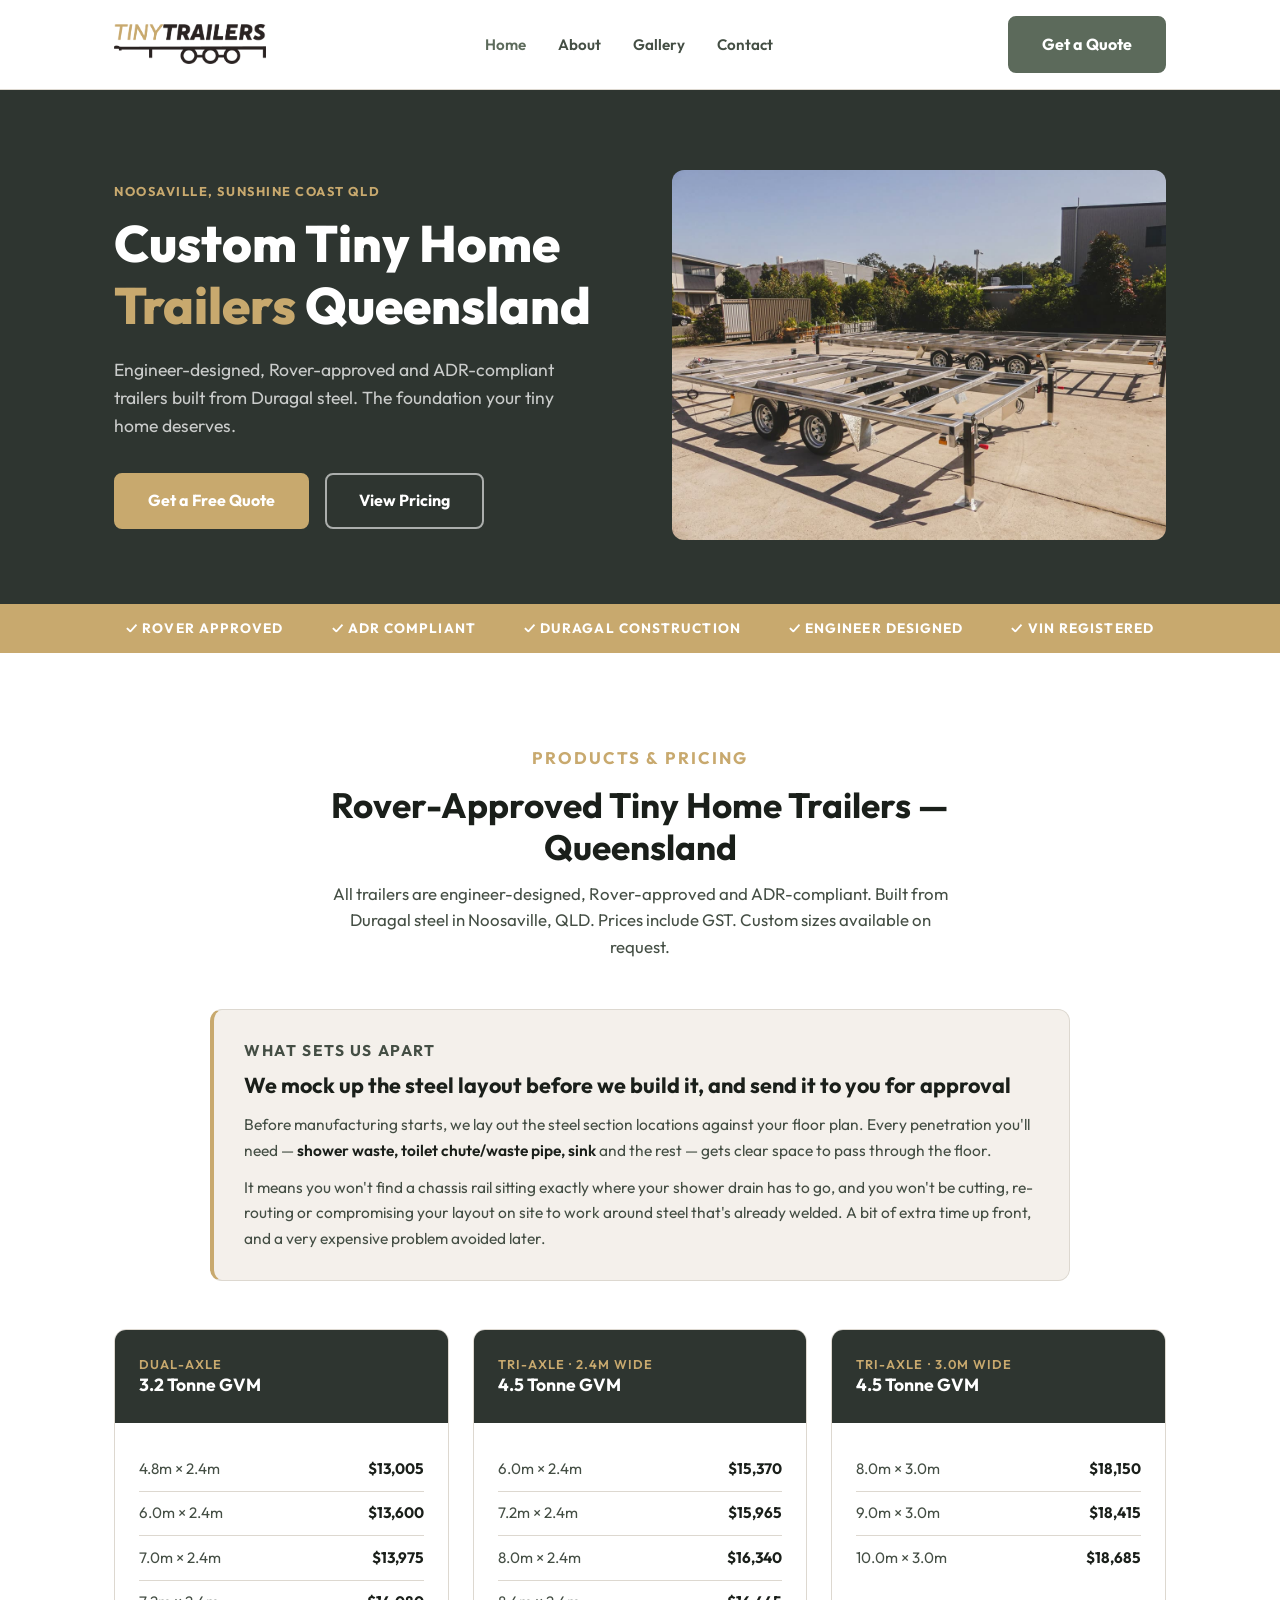
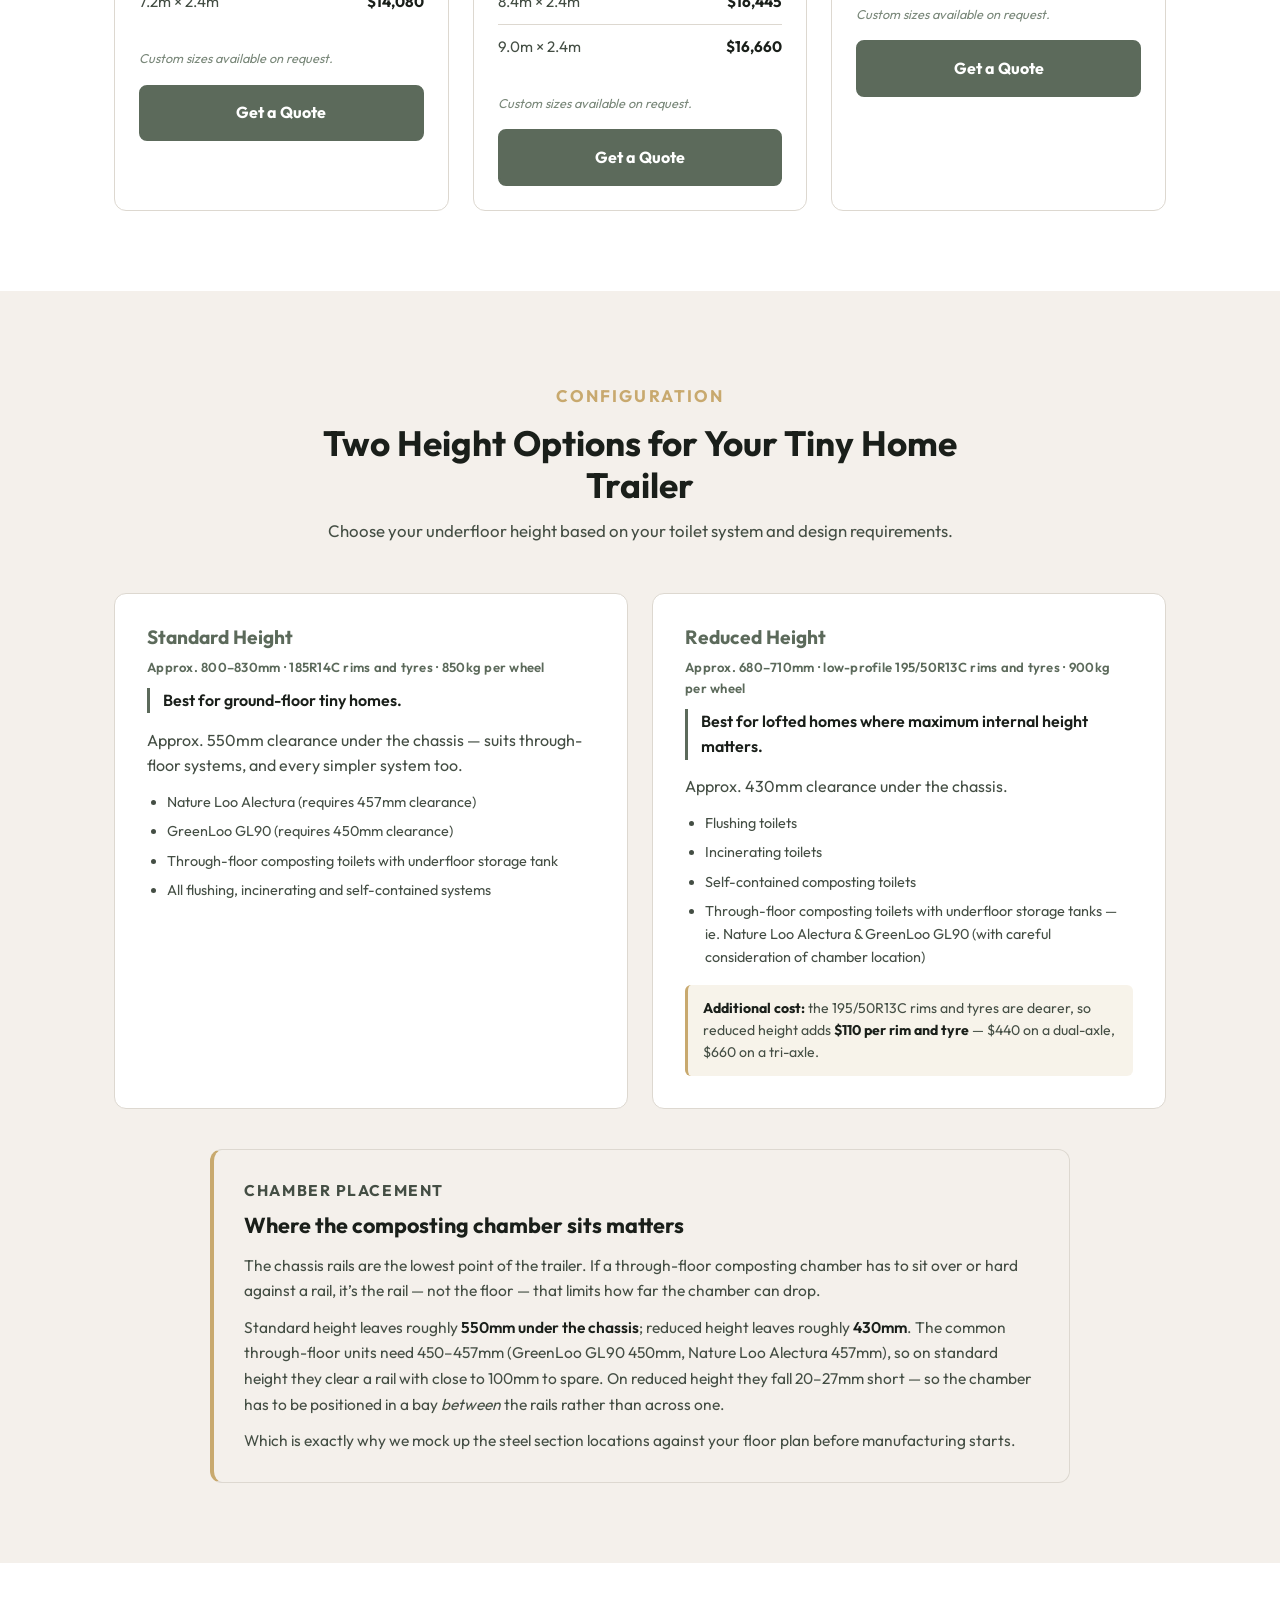
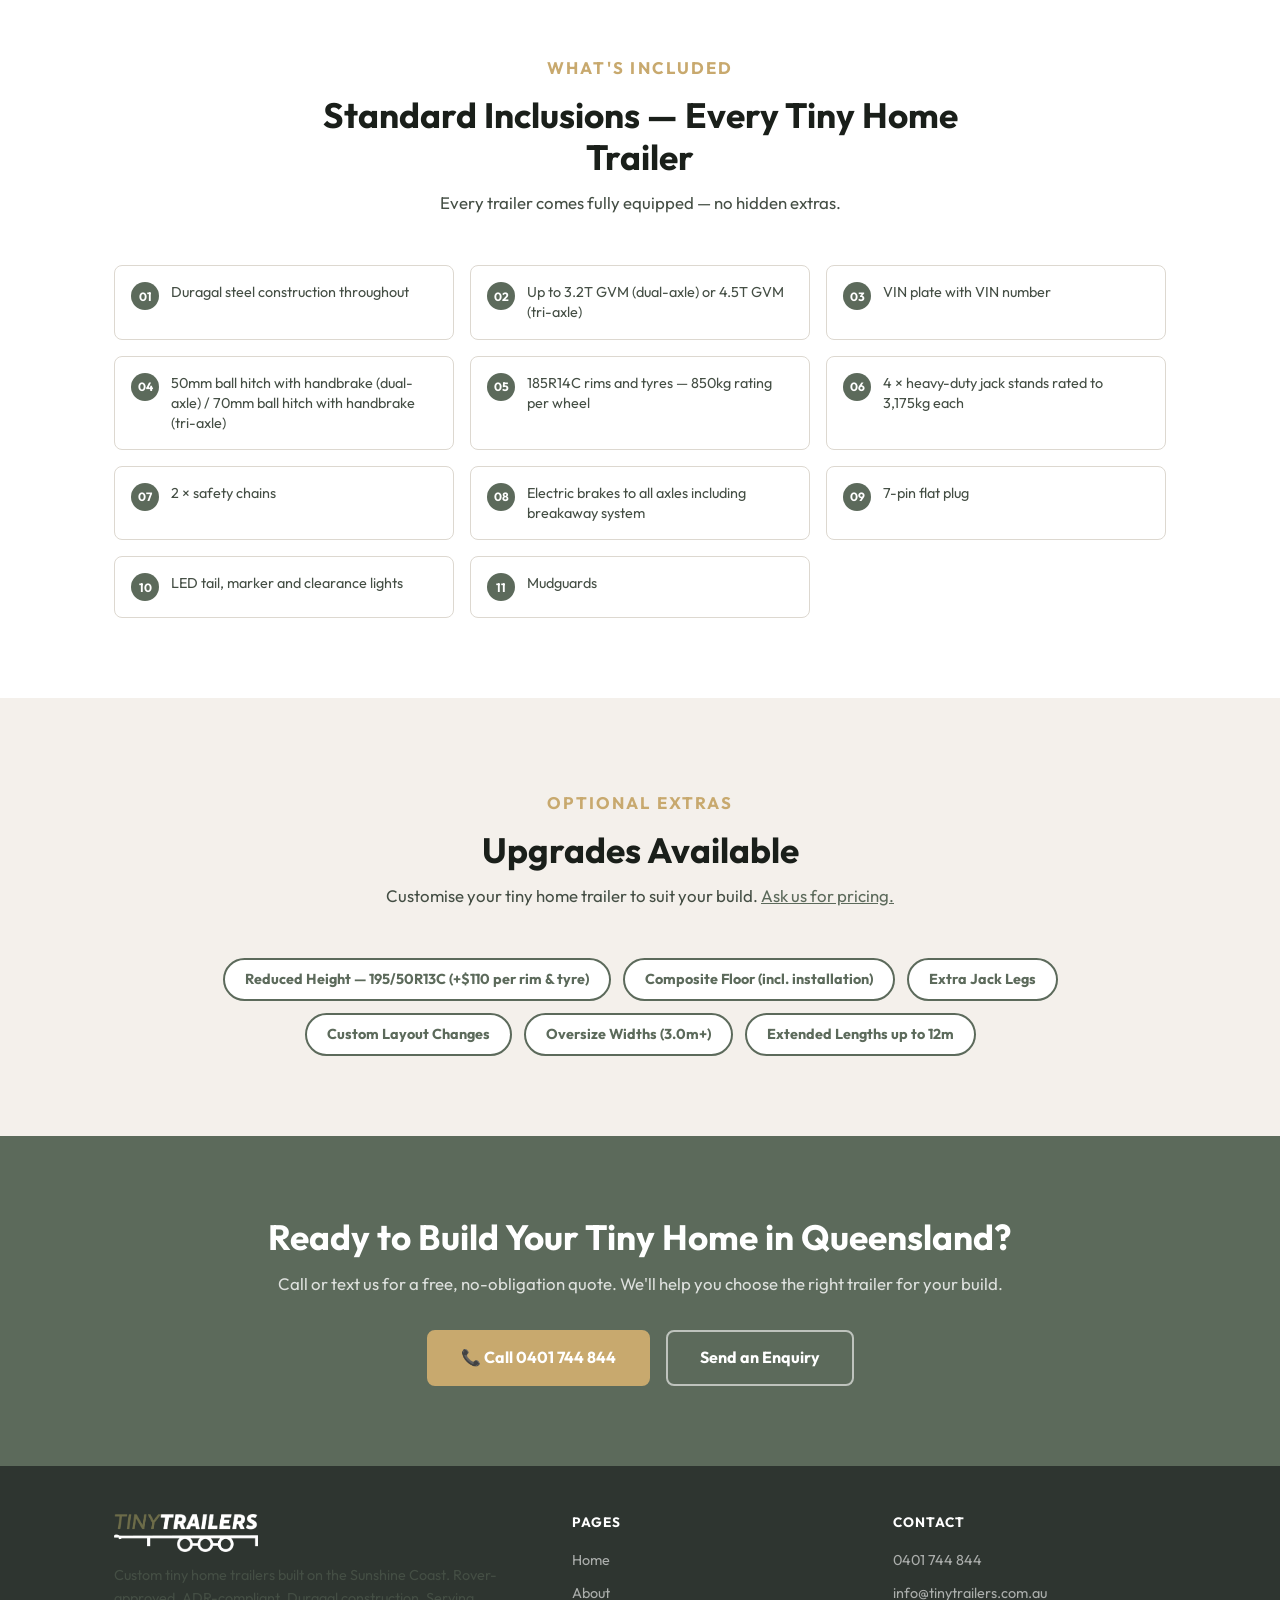
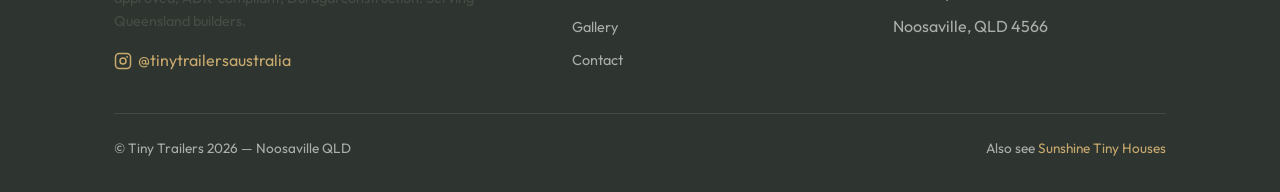
==== index.html @ e144502f "Update callout copy, correct GL90 clearance, fix GreenLoo model name Callout now leads on the custom" ====
<!DOCTYPE html>
<html lang="en-AU">
<head>
  <meta charset="UTF-8" />
  <meta name="viewport" content="width=device-width, initial-scale=1.0" />

  <title>Tiny Home Trailers Queensland | Tiny Trailers — Noosaville</title>
  <meta name="description" content="Engineer-designed, Rover-approved tiny home trailers built from Duragal steel on the Sunshine Coast QLD. Dual and tri-axle, ADR-compliant, VIN registered. Call 0401 744 844 for a free quote." />
  <meta name="robots" content="index, follow" />
  <meta name="geo.region" content="AU-QLD" />
  <meta name="geo.placename" content="Noosaville" />
  <meta name="theme-color" content="#5c6a5b" />
  <link rel="icon" href="images/tt-favicon-32.png" sizes="32x32" type="image/png" />
  <link rel="apple-touch-icon" href="images/tt-icon-180.png" />

  <link rel="canonical" href="https://www.tinytrailers.com.au/" />

  <!-- Open Graph -->
  <meta property="og:type" content="website" />
  <meta property="og:url" content="https://www.tinytrailers.com.au/" />
  <meta property="og:locale" content="en_AU" />
  <meta property="og:site_name" content="Tiny Trailers" />
  <meta property="og:title" content="Tiny Home Trailers Queensland | Tiny Trailers — Noosaville" />
  <meta property="og:description" content="Engineer-designed, Rover-approved tiny home trailers built from Duragal steel on the Sunshine Coast. Dual and tri-axle, ADR-compliant. Call 0401 744 844." />
  <meta property="og:image" content="https://www.tinytrailers.com.au/images/hero.jpg" />
  <meta property="og:image:width" content="1200" />
  <meta property="og:image:height" content="800" />
  <meta property="og:image:alt" content="Custom tiny home trailer — Rover approved, Duragal construction, Sunshine Coast QLD" />

  <!-- Twitter Card -->
  <meta name="twitter:card" content="summary_large_image" />
  <meta name="twitter:title" content="Tiny Home Trailers Queensland | Tiny Trailers — Noosaville" />
  <meta name="twitter:description" content="Engineer-designed, Rover-approved tiny home trailers built from Duragal steel on the Sunshine Coast. Call 0401 744 844." />
  <meta name="twitter:image" content="https://www.tinytrailers.com.au/images/hero.jpg" />

  <!-- Preload hero for LCP -->
  <link rel="preload" as="image" href="images/hero.jpg" />

  <link rel="preconnect" href="https://fonts.googleapis.com" />
  <link rel="preconnect" href="https://fonts.gstatic.com" crossorigin />
  <link href="https://fonts.googleapis.com/css2?family=Outfit:wght@400;600;700;800&display=swap" rel="stylesheet" />
  <link rel="stylesheet" href="style.css?v=5" />

  <!-- Structured Data -->
  <script type="application/ld+json">
  {
    "@context": "https://schema.org",
    "@type": "LocalBusiness",
    "name": "Tiny Trailers",
    "url": "https://www.tinytrailers.com.au",
    "telephone": "+61401744844",
    "email": "info@tinytrailers.com.au",
    "description": "Engineer-designed, Rover-approved tiny home trailers built from Duragal steel. ADR-compliant, VIN registered, dual and tri-axle available.",
    "image": "https://www.tinytrailers.com.au/images/hero.jpg",
    "priceRange": "$$",
    "address": {
      "@type": "PostalAddress",
      "addressLocality": "Noosaville",
      "addressRegion": "QLD",
      "postalCode": "4566",
      "addressCountry": "AU"
    },
    "geo": {
      "@type": "GeoCoordinates",
      "latitude": -26.394,
      "longitude": 153.073
    },
    "areaServed": { "@type": "State", "name": "Queensland" },
    "hasOfferCatalog": {
      "@type": "OfferCatalog",
      "name": "Tiny Home Trailers",
      "itemListElement": [
        {
          "@type": "Offer",
          "itemOffered": {
            "@type": "Product",
            "name": "Dual-Axle Tiny Home Trailer 3.2T GVM",
            "description": "Dual-axle tiny home trailer, 3.2T GVM, Duragal construction, Rover-approved, ADR-compliant. From $13,005 incl. GST."
          }
        },
        {
          "@type": "Offer",
          "itemOffered": {
            "@type": "Product",
            "name": "Tri-Axle Tiny Home Trailer 4.5T GVM — 2.4m Wide",
            "description": "Tri-axle tiny home trailer, 4.5T GVM, 2.4m wide, Duragal construction, Rover-approved. From $15,370 incl. GST."
          }
        },
        {
          "@type": "Offer",
          "itemOffered": {
            "@type": "Product",
            "name": "Tri-Axle Tiny Home Trailer 4.5T GVM — 3.0m Wide",
            "description": "Tri-axle tiny home trailer, 4.5T GVM, 3.0m wide, Duragal construction, Rover-approved. From $18,150 incl. GST."
          }
        }
      ]
    }
  }
  </script>
</head>
<body>

  <header class="site-header">
    <div class="container">
      <nav class="nav">
        <a href="/" class="nav__logo"><img src="images/tt-logo-onlight.png" alt="Tiny Trailers" width="849" height="224" /></a>
        <ul class="nav__links">
          <li><a href="/" class="active">Home</a></li>
          <li><a href="about.html">About</a></li>
          <li><a href="gallery.html">Gallery</a></li>
          <li><a href="contact.html">Contact</a></li>
        </ul>
        <a href="contact.html" class="btn btn--primary nav__cta">Get a Quote</a>
        <button class="nav__toggle" aria-label="Toggle menu" onclick="toggleNav()">
          <span></span><span></span><span></span>
        </button>
      </nav>
    </div>
    <div class="nav__mobile" id="mobileNav">
      <a href="/">Home</a>
      <a href="about.html">About</a>
      <a href="gallery.html">Gallery</a>
      <a href="contact.html">Contact</a>
      <a href="contact.html" class="btn btn--primary" style="margin-top:0.5rem;text-align:center;">Get a Quote</a>
    </div>
  </header>

  <section class="hero">
    <div class="container">
      <div class="hero__inner">
        <div>
          <p class="eyebrow">Noosaville, Sunshine Coast QLD</p>
          <h1>Custom Tiny Home <em>Trailers</em> Queensland</h1>
          <p class="hero__sub">Engineer-designed, Rover-approved and ADR-compliant trailers built from Duragal steel. The foundation your tiny home deserves.</p>
          <div class="hero__actions">
            <a href="contact.html" class="btn btn--accent">Get a Free Quote</a>
            <a href="#pricing" class="btn btn--outline">View Pricing</a>
          </div>
        </div>
        <div class="hero__img">
          <img src="images/hero.jpg"
               alt="Custom tiny home trailer — Rover approved, ADR compliant, Duragal steel construction, Sunshine Coast QLD"
               width="800" height="600"
               loading="eager" fetchpriority="high" />
        </div>
      </div>
    </div>
  </section>

  <div class="trust-bar">
    <div class="trust-bar__inner">
      <span class="trust-bar__item">✓ Rover Approved</span>
      <span class="trust-bar__item">✓ ADR Compliant</span>
      <span class="trust-bar__item">✓ Duragal Construction</span>
      <span class="trust-bar__item">✓ Engineer Designed</span>
      <span class="trust-bar__item">✓ VIN Registered</span>
    </div>
  </div>

  <section class="section" id="pricing">
    <div class="container">
      <div class="section-header">
        <p class="eyebrow">Products &amp; Pricing</p>
        <h2>Rover-Approved Tiny Home Trailers — Queensland</h2>
        <p>All trailers are engineer-designed, Rover-approved and ADR-compliant. Built from Duragal steel in Noosaville, QLD. Prices include GST. Custom sizes available on request.</p>
      </div>

      <div class="callout">
        <p class="callout__label">What sets us apart</p>
        <h3>We mock up the steel layout before we build it, and send it to you for approval</h3>
        <p>Before manufacturing starts, we lay out the steel section locations against your floor plan. Every penetration you'll need — <strong>shower waste, toilet chute/waste pipe, sink</strong> and the rest — gets clear space to pass through the floor.</p>
        <p>It means you won't find a chassis rail sitting exactly where your shower drain has to go, and you won't be cutting, re-routing or compromising your layout on site to work around steel that's already welded. A bit of extra time up front, and a very expensive problem avoided later.</p>
      </div>

      <div class="products-grid">

        <div class="product-card">
          <div class="product-card__head">
            <div class="tag">Dual-Axle</div>
            <h3>3.2 Tonne GVM</h3>
          </div>
          <div class="product-card__body">
            <ul class="price-list">
              <li><span>4.8m × 2.4m</span><span class="price">$13,005</span></li>
              <li><span>6.0m × 2.4m</span><span class="price">$13,600</span></li>
              <li><span>7.0m × 2.4m</span><span class="price">$13,975</span></li>
              <li><span>7.2m × 2.4m</span><span class="price">$14,080</span></li>
            </ul>
          </div>
          <div class="product-card__foot">
            <p class="product-card__note">Custom sizes available on request.</p>
            <a href="contact.html" class="btn btn--primary" style="width:100%;">Get a Quote</a>
          </div>
        </div>

        <div class="product-card">
          <div class="product-card__head">
            <div class="tag">Tri-Axle · 2.4m Wide</div>
            <h3>4.5 Tonne GVM</h3>
          </div>
          <div class="product-card__body">
            <ul class="price-list">
              <li><span>6.0m × 2.4m</span><span class="price">$15,370</span></li>
              <li><span>7.2m × 2.4m</span><span class="price">$15,965</span></li>
              <li><span>8.0m × 2.4m</span><span class="price">$16,340</span></li>
              <li><span>8.4m × 2.4m</span><span class="price">$16,445</span></li>
              <li><span>9.0m × 2.4m</span><span class="price">$16,660</span></li>
            </ul>
          </div>
          <div class="product-card__foot">
            <p class="product-card__note">Custom sizes available on request.</p>
            <a href="contact.html" class="btn btn--primary" style="width:100%;">Get a Quote</a>
          </div>
        </div>

        <div class="product-card">
          <div class="product-card__head">
            <div class="tag">Tri-Axle · 3.0m Wide</div>
            <h3>4.5 Tonne GVM</h3>
          </div>
          <div class="product-card__body">
            <ul class="price-list">
              <li><span>8.0m × 3.0m</span><span class="price">$18,150</span></li>
              <li><span>9.0m × 3.0m</span><span class="price">$18,415</span></li>
              <li><span>10.0m × 3.0m</span><span class="price">$18,685</span></li>
            </ul>
          </div>
          <div class="product-card__foot">
            <p class="product-card__note">Custom sizes available on request.</p>
            <a href="contact.html" class="btn btn--primary" style="width:100%;">Get a Quote</a>
          </div>
        </div>

      </div>
    </div>
  </section>

  <section class="section section--surface">
    <div class="container">
      <div class="section-header">
        <p class="eyebrow">Configuration</p>
        <h2>Two Height Options for Your Tiny Home Trailer</h2>
        <p>Choose your underfloor height based on your toilet system and design requirements.</p>
      </div>
      <div class="heights-grid">
        <div class="height-card">
          <h3>Standard Height</h3>
          <p class="height-card__spec">Approx. 800&ndash;830mm &middot; 185R14C rims and tyres &middot; 850kg per wheel</p>
          <p class="height-card__note">Best for ground-floor tiny homes.</p>
          <p>Approx. 550mm clearance under the chassis &mdash; suits through-floor systems, and every simpler system too.</p>
          <ul>
            <li>Nature Loo Alectura (requires 457mm clearance)</li>
            <li>GreenLoo GL90 (requires 450mm clearance)</li>
            <li>Through-floor composting toilets with underfloor storage tank</li>
            <li>All flushing, incinerating and self-contained systems</li>
          </ul>
        </div>
        <div class="height-card">
          <h3>Reduced Height</h3>
          <p class="height-card__spec">Approx. 680&ndash;710mm &middot; low-profile 195/50R13C rims and tyres &middot; 900kg per wheel</p>
          <p class="height-card__note">Best for lofted homes where maximum internal height matters.</p>
          <p>Approx. 430mm clearance under the chassis.</p>
          <ul>
            <li>Flushing toilets</li>
            <li>Incinerating toilets</li>
            <li>Self-contained composting toilets</li>
            <li>Through-floor composting toilets with underfloor storage tanks &mdash; ie. Nature Loo Alectura &amp; GreenLoo GL90 (with careful consideration of chamber location)</li>
          </ul>
          <p class="height-card__cost"><strong>Additional cost:</strong> the 195/50R13C rims and tyres are dearer, so reduced height adds <strong>$110 per rim and tyre</strong> &mdash; $440 on a dual-axle, $660 on a tri-axle.</p>
        </div>
      </div>

      <div class="callout" style="margin-top:2.5rem;margin-bottom:0">
        <p class="callout__label">Chamber placement</p>
        <h3>Where the composting chamber sits matters</h3>
        <p>The chassis rails are the lowest point of the trailer. If a through-floor composting chamber has to sit over or hard against a rail, it&rsquo;s the rail &mdash; not the floor &mdash; that limits how far the chamber can drop.</p>
        <p>Standard height leaves roughly <strong>550mm under the chassis</strong>; reduced height leaves roughly <strong>430mm</strong>. The common through-floor units need 450&ndash;457mm (GreenLoo GL90 450mm, Nature Loo Alectura 457mm), so on standard height they clear a rail with close to 100mm to spare. On reduced height they fall 20&ndash;27mm short &mdash; so the chamber has to be positioned in a bay <em>between</em> the rails rather than across one.</p>
        <p>Which is exactly why we mock up the steel section locations against your floor plan before manufacturing starts.</p>
      </div>
    </div>
  </section>

  <section class="section">
    <div class="container">
      <div class="section-header">
        <p class="eyebrow">What&#39;s Included</p>
        <h2>Standard Inclusions — Every Tiny Home Trailer</h2>
        <p>Every trailer comes fully equipped — no hidden extras.</p>
      </div>
      <div class="inclusions-grid">
        <div class="inclusion-item">
          <div class="inclusion-item__num">01</div>
          <p>Duragal steel construction throughout</p>
        </div>
        <div class="inclusion-item">
          <div class="inclusion-item__num">02</div>
          <p>Up to 3.2T GVM (dual-axle) or 4.5T GVM (tri-axle)</p>
        </div>
        <div class="inclusion-item">
          <div class="inclusion-item__num">03</div>
          <p>VIN plate with VIN number</p>
        </div>
        <div class="inclusion-item">
          <div class="inclusion-item__num">04</div>
          <p>50mm ball hitch with handbrake (dual-axle) / 70mm ball hitch with handbrake (tri-axle)</p>
        </div>
        <div class="inclusion-item">
          <div class="inclusion-item__num">05</div>
          <p>185R14C rims and tyres &mdash; 850kg rating per wheel</p>
        </div>
        <div class="inclusion-item">
          <div class="inclusion-item__num">06</div>
          <p>4 × heavy-duty jack stands rated to 3,175kg each</p>
        </div>
        <div class="inclusion-item">
          <div class="inclusion-item__num">07</div>
          <p>2 × safety chains</p>
        </div>
        <div class="inclusion-item">
          <div class="inclusion-item__num">08</div>
          <p>Electric brakes to all axles including breakaway system</p>
        </div>
        <div class="inclusion-item">
          <div class="inclusion-item__num">09</div>
          <p>7-pin flat plug</p>
        </div>
        <div class="inclusion-item">
          <div class="inclusion-item__num">10</div>
          <p>LED tail, marker and clearance lights</p>
        </div>
        <div class="inclusion-item">
          <div class="inclusion-item__num">11</div>
          <p>Mudguards</p>
        </div>
      </div>
    </div>
  </section>

  <section class="section section--surface">
    <div class="container" style="text-align:center;">
      <div class="section-header">
        <p class="eyebrow">Optional Extras</p>
        <h2>Upgrades Available</h2>
        <p>Customise your tiny home trailer to suit your build. <a href="contact.html" style="color:var(--color-primary);text-decoration:underline">Ask us for pricing.</a></p>
      </div>
      <div class="upgrades-list">
        <span class="upgrade-tag">Reduced Height &mdash; 195/50R13C (+$110 per rim &amp; tyre)</span>
        <span class="upgrade-tag">Composite Floor (incl. installation)</span>
        <span class="upgrade-tag">Extra Jack Legs</span>
        <span class="upgrade-tag">Custom Layout Changes</span>
        <span class="upgrade-tag">Oversize Widths (3.0m+)</span>
        <span class="upgrade-tag">Extended Lengths up to 12m</span>
      </div>
    </div>
  </section>

  <section class="cta-band">
    <div class="container">
      <h2>Ready to Build Your Tiny Home in Queensland?</h2>
      <p>Call or text us for a free, no-obligation quote. We'll help you choose the right trailer for your build.</p>
      <div class="cta-band__actions">
        <a href="tel:0401744844" class="btn btn--accent">📞 Call 0401 744 844</a>
        <a href="contact.html" class="btn btn--outline">Send an Enquiry</a>
      </div>
    </div>
  </section>

  <footer class="site-footer">
    <div class="container">
      <div class="footer-inner">
        <div class="footer-brand">
          <div class="footer-logo"><img src="images/tt-logo-ondark.png" alt="Tiny Trailers" width="849" height="224" /></div>
          <p>Custom tiny home trailers built on the Sunshine Coast. Rover-approved, ADR-compliant, Duragal construction. Serving Queensland builders.</p>
          <div class="footer-social">
            <a href="https://www.instagram.com/tinytrailersaustralia/" target="_blank" rel="noopener" aria-label="Tiny Trailers on Instagram" style="color:var(--color-accent)">
              <svg width="18" height="18" viewBox="0 0 24 24" fill="none" stroke="currentColor" stroke-width="2" aria-hidden="true"><rect x="2" y="2" width="20" height="20" rx="5"/><circle cx="12" cy="12" r="4"/><circle cx="17.5" cy="6.5" r="1.2" fill="currentColor" stroke="none"/></svg>
              @tinytrailersaustralia
            </a>
          </div>
        </div>
        <div class="footer-col">
          <h4>Pages</h4>
          <ul>
            <li><a href="/">Home</a></li>
            <li><a href="about.html">About</a></li>
            <li><a href="gallery.html">Gallery</a></li>
            <li><a href="contact.html">Contact</a></li>
          </ul>
        </div>
        <div class="footer-col">
          <h4>Contact</h4>
          <ul>
            <li><a href="tel:0401744844">0401 744 844</a></li>
            <li><a href="mailto:info@tinytrailers.com.au">info@tinytrailers.com.au</a></li>
            <li>Noosaville, QLD 4566</li>
          </ul>
        </div>
      </div>
      <div class="footer-bottom">
        <span>© Tiny Trailers <span class="yr">2026</span> — Noosaville QLD</span>
        <span>Also see <a href="https://www.sunshinetinyhouses.com.au" style="color:var(--color-accent)">Sunshine Tiny Houses</a></span>
      </div>
    </div>
  </footer>

  <a href="tel:0401744844" class="sticky-call">📞 Call for a Free Quote</a>
  <script>function toggleNav(){document.getElementById('mobileNav').classList.toggle('open');}document.querySelectorAll('.yr').forEach(function(e){e.textContent=new Date().getFullYear();});</script>
</body>
</html>
---- style.css ----
/* ─── TOKENS ─────────────────────────────────────────────────────────────── */
:root {
  --color-primary:       #5c6a5b;
  --color-primary-hover: #4a574a;
  --color-accent:        #c8a96e;
  --color-surface:       #f4f0eb;
  --color-surface-dark:  #2e3530;
  --color-text:          #1a1f1a;
  --color-text-body:     #444e44;
  --color-text-muted:    #7a887a;
  --color-border:        #ddd8d0;
  --color-white:         #ffffff;

  --font-heading: 'Outfit', sans-serif;
  --font-body:    'Outfit', sans-serif;

  --radius-btn:  8px;
  --radius-card: 12px;

  --container: 1100px;
  --section-gap: 5rem;
}

/* ─── RESET ──────────────────────────────────────────────────────────────── */
*, *::before, *::after { box-sizing: border-box; margin: 0; padding: 0; }
html { scroll-behavior: smooth; }
body {
  font-family: var(--font-body);
  color: var(--color-text);
  background: var(--color-white);
  line-height: 1.6;
  -webkit-font-smoothing: antialiased;
}
img { max-width: 100%; display: block; }
a { color: inherit; text-decoration: none; }

/* ─── TYPOGRAPHY ─────────────────────────────────────────────────────────── */
h1, h2, h3, h4 { font-family: var(--font-heading); line-height: 1.2; }
h1 { font-size: clamp(2rem, 5vw, 3.2rem); font-weight: 800; }
h2 { font-size: clamp(1.5rem, 3vw, 2.2rem); font-weight: 700; }
h3 { font-size: 1.2rem; font-weight: 700; }
p  { color: var(--color-text-body); }

/* ─── LAYOUT ─────────────────────────────────────────────────────────────── */
.container {
  max-width: var(--container);
  margin: 0 auto;
  padding: 0 1.5rem;
}
.section { padding: var(--section-gap) 0; }
.section--surface { background: var(--color-surface); }
.section--dark {
  background: var(--color-surface-dark);
  color: var(--color-white);
}
.section--dark p { color: rgba(255,255,255,0.75); }
.section--dark h2 { color: var(--color-white); }

.eyebrow {
  font-size: 0.8rem;
  font-weight: 700;
  letter-spacing: 0.12em;
  text-transform: uppercase;
  color: var(--color-accent);
  margin-bottom: 0.75rem;
}

/* ─── BUTTONS ────────────────────────────────────────────────────────────── */
.btn {
  display: inline-block;
  padding: 0.85rem 2rem;
  border-radius: var(--radius-btn);
  font-family: var(--font-heading);
  font-weight: 700;
  font-size: 1rem;
  cursor: pointer;
  transition: background 0.2s, transform 0.15s, box-shadow 0.2s;
  border: 2px solid transparent;
  text-align: center;
}
.btn--primary {
  background: var(--color-primary);
  color: var(--color-white);
  border-color: var(--color-primary);
}
.btn--primary:hover {
  background: var(--color-primary-hover);
  border-color: var(--color-primary-hover);
  transform: translateY(-2px);
  box-shadow: 0 4px 12px rgba(92,106,91,0.3);
}
.btn--accent {
  background: var(--color-accent);
  color: var(--color-white);
  border-color: var(--color-accent);
}
.btn--accent:hover {
  background: #b8934a;
  border-color: #b8934a;
  transform: translateY(-2px);
}
.btn--outline {
  background: transparent;
  color: var(--color-white);
  border-color: rgba(255,255,255,0.6);
}
.btn--outline:hover {
  background: rgba(255,255,255,0.1);
  border-color: var(--color-white);
}

/* ─── HEADER / NAV ───────────────────────────────────────────────────────── */
.site-header {
  position: sticky;
  top: 0;
  z-index: 100;
  background: var(--color-white);
  border-bottom: 1px solid var(--color-border);
  padding: 1rem 0;
}
.nav {
  display: flex;
  align-items: center;
  justify-content: space-between;
  gap: 1rem;
}
.nav__logo {
  font-family: var(--font-heading);
  font-weight: 800;
  font-size: 1.2rem;
  color: var(--color-text);
  line-height: 1;
}
.nav__logo span { color: var(--color-accent); }
.nav__links {
  display: flex;
  align-items: center;
  gap: 2rem;
  list-style: none;
}
.nav__links a {
  font-weight: 600;
  font-size: 0.95rem;
  color: var(--color-text-body);
  transition: color 0.15s;
}
.nav__links a:hover,
.nav__links a.active { color: var(--color-primary); }
.nav__cta { margin-left: 1rem; }

/* Mobile nav */
.nav__toggle {
  display: none;
  background: none;
  border: none;
  cursor: pointer;
  padding: 0.25rem;
  flex-direction: column;
  gap: 5px;
}
.nav__toggle span {
  display: block;
  width: 24px;
  height: 2px;
  background: var(--color-text);
  transition: all 0.25s;
}
.nav__mobile {
  display: none;
  flex-direction: column;
  gap: 0;
  background: var(--color-white);
  border-top: 1px solid var(--color-border);
  padding: 1rem 1.5rem;
}
.nav__mobile.open { display: flex; }
.nav__mobile a {
  padding: 0.75rem 0;
  font-weight: 600;
  border-bottom: 1px solid var(--color-border);
  color: var(--color-text-body);
}
.nav__mobile a:last-child { border-bottom: none; }

@media (max-width: 768px) {
  .nav__links, .nav__cta { display: none; }
  .nav__toggle { display: flex; }
}

/* ─── HERO ───────────────────────────────────────────────────────────────── */
.hero {
  background: var(--color-surface-dark);
  color: var(--color-white);
  padding: 5rem 0 4rem;
  position: relative;
  overflow: hidden;
}
.hero__inner {
  display: grid;
  grid-template-columns: 1fr 1fr;
  gap: 4rem;
  align-items: center;
}
.hero h1 { color: var(--color-white); margin-bottom: 1.25rem; }
.hero h1 em {
  font-style: normal;
  color: var(--color-accent);
}
.hero__sub {
  font-size: 1.1rem;
  color: rgba(255,255,255,0.75);
  margin-bottom: 2rem;
  max-width: 480px;
}
.hero__actions { display: flex; gap: 1rem; flex-wrap: wrap; }
.hero__img {
  border-radius: var(--radius-card);
  overflow: hidden;
  aspect-ratio: 4/3;
}
.hero__img img {
  width: 100%;
  height: 100%;
  object-fit: cover;
}

@media (max-width: 900px) {
  .hero__inner { grid-template-columns: 1fr; }
  .hero__img { order: -1; max-height: 280px; }
}

/* ─── TRUST BAR ──────────────────────────────────────────────────────────── */
.trust-bar {
  background: var(--color-accent);
  padding: 0.85rem 0;
  overflow: hidden;
}
.trust-bar__inner {
  display: flex;
  gap: 3rem;
  justify-content: center;
  flex-wrap: wrap;
}
.trust-bar__item {
  font-weight: 700;
  font-size: 0.85rem;
  letter-spacing: 0.08em;
  text-transform: uppercase;
  color: var(--color-white);
}

/* ─── SECTION HEADER ─────────────────────────────────────────────────────── */
.section-header { text-align: center; max-width: 640px; margin: 0 auto 3rem; }
.section-header p { margin-top: 0.75rem; font-size: 1.05rem; }

/* ─── PRODUCT CARDS ──────────────────────────────────────────────────────── */
.products-grid {
  display: grid;
  grid-template-columns: repeat(auto-fit, minmax(300px, 1fr));
  gap: 1.5rem;
}
.product-card {
  background: var(--color-white);
  border: 1px solid var(--color-border);
  border-radius: var(--radius-card);
  overflow: hidden;
  transition: box-shadow 0.2s, transform 0.15s;
}
.product-card:hover {
  box-shadow: 0 8px 24px rgba(0,0,0,0.08);
  transform: translateY(-3px);
}
.product-card__head {
  background: var(--color-surface-dark);
  color: var(--color-white);
  padding: 1.5rem;
}
.product-card__head h3 {
  color: var(--color-white);
  font-size: 1.1rem;
  margin-bottom: 0.25rem;
}
.product-card__head .tag {
  font-size: 0.8rem;
  font-weight: 600;
  color: var(--color-accent);
  text-transform: uppercase;
  letter-spacing: 0.08em;
}
.product-card__body { padding: 1.5rem; }
.price-list { list-style: none; }
.price-list li {
  display: flex;
  justify-content: space-between;
  align-items: center;
  padding: 0.6rem 0;
  border-bottom: 1px solid var(--color-border);
  font-size: 0.95rem;
  color: var(--color-text-body);
}
.price-list li:last-child { border-bottom: none; }
.price-list .price {
  font-weight: 700;
  color: var(--color-text);
  white-space: nowrap;
}
.product-card__foot {
  padding: 0 1.5rem 1.5rem;
}
.product-card__note {
  font-size: 0.8rem;
  color: var(--color-text-muted);
  margin-bottom: 1rem;
  font-style: italic;
}

/* ─── INCLUSIONS ─────────────────────────────────────────────────────────── */
.inclusions-grid {
  display: grid;
  grid-template-columns: repeat(auto-fill, minmax(260px, 1fr));
  gap: 1rem;
}
.inclusion-item {
  display: flex;
  gap: 0.75rem;
  align-items: flex-start;
  padding: 1rem;
  background: var(--color-white);
  border: 1px solid var(--color-border);
  border-radius: 8px;
}
.inclusion-item__num {
  flex-shrink: 0;
  width: 28px;
  height: 28px;
  background: var(--color-primary);
  color: var(--color-white);
  border-radius: 50%;
  display: flex;
  align-items: center;
  justify-content: center;
  font-size: 0.75rem;
  font-weight: 700;
}
.inclusion-item p {
  font-size: 0.9rem;
  color: var(--color-text-body);
  margin: 0;
  line-height: 1.4;
}

/* ─── HEIGHTS ────────────────────────────────────────────────────────────── */
.heights-grid {
  display: grid;
  grid-template-columns: 1fr 1fr;
  gap: 1.5rem;
}
.height-card {
  background: var(--color-white);
  border: 1px solid var(--color-border);
  border-radius: var(--radius-card);
  padding: 2rem;
}
.height-card h3 { margin-bottom: 0.5rem; color: var(--color-primary); }
.height-card ul { padding-left: 1.25rem; margin-top: 0.75rem; }
.height-card li { font-size: 0.9rem; color: var(--color-text-body); margin-bottom: 0.4rem; }

@media (max-width: 640px) { .heights-grid { grid-template-columns: 1fr; } }

/* ─── UPGRADES ───────────────────────────────────────────────────────────── */
.upgrades-list {
  display: flex;
  flex-wrap: wrap;
  gap: 0.75rem;
  justify-content: center;
}
.upgrade-tag {
  background: var(--color-white);
  border: 2px solid var(--color-primary);
  color: var(--color-primary);
  padding: 0.5rem 1.25rem;
  border-radius: 100px;
  font-weight: 700;
  font-size: 0.9rem;
}

/* ─── CTA BAND ───────────────────────────────────────────────────────────── */
.cta-band {
  text-align: center;
  padding: var(--section-gap) 0;
  background: var(--color-primary);
  color: var(--color-white);
}
.cta-band h2 { color: var(--color-white); margin-bottom: 0.75rem; }
.cta-band p { color: rgba(255,255,255,0.8); margin-bottom: 2rem; font-size: 1.05rem; }
.cta-band__actions { display: flex; gap: 1rem; justify-content: center; flex-wrap: wrap; }

/* ─── GALLERY ────────────────────────────────────────────────────────────── */
.gallery-grid {
  display: grid;
  grid-template-columns: repeat(auto-fill, minmax(280px, 1fr));
  gap: 1rem;
}
.gallery-grid img {
  width: 100%;
  aspect-ratio: 4/3;
  object-fit: cover;
  border-radius: 8px;
  transition: transform 0.3s, box-shadow 0.3s;
}
.gallery-grid img:hover {
  transform: scale(1.02);
  box-shadow: 0 8px 24px rgba(0,0,0,0.15);
}

/* ─── CONTACT ────────────────────────────────────────────────────────────── */
.contact-layout {
  display: grid;
  grid-template-columns: 1fr 1.4fr;
  gap: 4rem;
  align-items: start;
}
.contact-info { display: flex; flex-direction: column; gap: 1.5rem; }
.contact-detail h3 { font-size: 1rem; margin-bottom: 0.25rem; }
.contact-detail a, .contact-detail p { color: var(--color-text-body); font-size: 1rem; }
.contact-detail a:hover { color: var(--color-primary); }

.contact-form { display: flex; flex-direction: column; gap: 1rem; }
.form-row { display: grid; grid-template-columns: 1fr 1fr; gap: 1rem; }
.form-group { display: flex; flex-direction: column; gap: 0.35rem; }
.form-group label { font-weight: 600; font-size: 0.9rem; color: var(--color-text); }
.form-group input,
.form-group select,
.form-group textarea {
  padding: 0.75rem 1rem;
  border: 1px solid var(--color-border);
  border-radius: 8px;
  font-family: var(--font-body);
  font-size: 0.95rem;
  color: var(--color-text);
  background: var(--color-surface);
  transition: border 0.15s;
}
.form-group input:focus,
.form-group select:focus,
.form-group textarea:focus {
  outline: none;
  border-color: var(--color-primary);
  background: var(--color-white);
}
.form-group textarea { resize: vertical; min-height: 120px; }

@media (max-width: 860px) {
  .contact-layout { grid-template-columns: 1fr; }
  .form-row { grid-template-columns: 1fr; }
}

/* ─── PAGE HERO ──────────────────────────────────────────────────────────── */
.page-hero {
  background: var(--color-surface-dark);
  color: var(--color-white);
  padding: 4rem 0 3rem;
}
.page-hero h1 { color: var(--color-white); margin-bottom: 0.5rem; }
.page-hero p { color: rgba(255,255,255,0.7); font-size: 1.1rem; margin-top: 0.5rem; }

/* ─── ABOUT ──────────────────────────────────────────────────────────────── */
.about-grid {
  display: grid;
  grid-template-columns: 1fr 1fr;
  gap: 4rem;
  align-items: center;
}
.about-grid img {
  border-radius: var(--radius-card);
  width: 100%;
  aspect-ratio: 4/3;
  object-fit: cover;
}
.about-content { display: flex; flex-direction: column; gap: 1rem; }
.about-content h2 { margin-bottom: 0.5rem; }
.credentials { display: flex; flex-wrap: wrap; gap: 0.75rem; margin-top: 1rem; }
.credential-tag {
  background: var(--color-surface);
  border: 1px solid var(--color-border);
  padding: 0.4rem 1rem;
  border-radius: 100px;
  font-size: 0.85rem;
  font-weight: 700;
  color: var(--color-primary);
}

@media (max-width: 768px) { .about-grid { grid-template-columns: 1fr; } }

/* ─── FOOTER ─────────────────────────────────────────────────────────────── */
.site-footer {
  background: var(--color-surface-dark);
  color: rgba(255,255,255,0.6);
  padding: 3rem 0 2rem;
}
.footer-inner {
  display: grid;
  grid-template-columns: 1.5fr 1fr 1fr;
  gap: 3rem;
  margin-bottom: 2.5rem;
}
.footer-brand .nav__logo { color: var(--color-white); margin-bottom: 0.75rem; font-size: 1.1rem; }
.footer-brand p { font-size: 0.9rem; line-height: 1.6; }
.footer-col h4 {
  color: var(--color-white);
  font-size: 0.85rem;
  letter-spacing: 0.08em;
  text-transform: uppercase;
  margin-bottom: 1rem;
}
.footer-col ul { list-style: none; display: flex; flex-direction: column; gap: 0.5rem; }
.footer-col a { font-size: 0.9rem; transition: color 0.15s; }
.footer-col a:hover { color: var(--color-white); }
.footer-bottom {
  border-top: 1px solid rgba(255,255,255,0.1);
  padding-top: 1.5rem;
  display: flex;
  justify-content: space-between;
  align-items: center;
  flex-wrap: wrap;
  gap: 0.5rem;
  font-size: 0.85rem;
}

@media (max-width: 768px) {
  .footer-inner { grid-template-columns: 1fr; gap: 2rem; }
  .footer-bottom { flex-direction: column; text-align: center; }
}

/* ─── STICKY CALL BTN (mobile) ───────────────────────────────────────────── */
.sticky-call {
  display: none;
  position: fixed;
  bottom: 1.25rem;
  left: 50%;
  transform: translateX(-50%);
  z-index: 200;
  background: var(--color-accent);
  color: var(--color-white);
  padding: 0.85rem 2rem;
  border-radius: 100px;
  font-weight: 700;
  font-size: 1rem;
  box-shadow: 0 4px 16px rgba(0,0,0,0.2);
  white-space: nowrap;
}
@media (max-width: 768px) { .sticky-call { display: block; } }

/* ─── BRAND LOGO (real asset, replaces the old text wordmark) ─────────────── */
.nav__logo { display: inline-flex; align-items: center; }
.nav__logo img { display: block; height: 40px; width: auto; }
.footer-logo { margin-bottom: 0.75rem; }
.footer-logo img { display: block; height: 38px; width: auto; }
@media (max-width: 640px) {
  .nav__logo img { height: 30px; }
}

/* ─── INSTAGRAM STRIP ─────────────────────────────────────────────────────── */
.ig-strip__grid {
  display: grid;
  grid-template-columns: repeat(2, 1fr);
  gap: 0.6rem;
}
@media (min-width: 620px) { .ig-strip__grid { grid-template-columns: repeat(4, 1fr); } }
.ig-strip__grid a {
  display: block; position: relative; overflow: hidden;
  border-radius: var(--radius-card); aspect-ratio: 1 / 1;
  background: var(--color-surface);
}
.ig-strip__grid img {
  width: 100%; height: 100%; object-fit: cover; display: block;
  transition: transform .35s ease;
}
.ig-strip__grid a:hover img { transform: scale(1.06); }
.ig-follow {
  display: inline-flex; align-items: center; gap: 0.5rem;
  font-weight: 600; color: var(--color-primary);
}
.ig-follow:hover { color: var(--color-primary-hover); }
.footer-social { display: flex; gap: 0.9rem; align-items: center; margin-top: 0.9rem; }
.footer-social a { display: inline-flex; align-items: center; gap: 0.4rem; }

/* ─── DIFFERENTIATOR CALLOUT ──────────────────────────────────────────────── */
.callout {
  background: var(--color-surface);
  border: 1px solid var(--color-border);
  border-left: 4px solid var(--color-accent);
  border-radius: var(--radius-card);
  padding: 1.75rem 1.9rem;
  margin: 0 auto 3rem;
  max-width: 860px;
  text-align: left;
}
.callout__label {
  font-size: 0.75rem;
  font-weight: 700;
  letter-spacing: 0.1em;
  text-transform: uppercase;
  color: var(--color-accent);
  margin-bottom: 0.5rem;
}
.callout h3 {
  font-family: var(--font-heading);
  font-size: 1.35rem;
  line-height: 1.25;
  margin-bottom: 0.85rem;
  color: var(--color-text);
}
.callout p {
  font-size: 0.97rem;
  line-height: 1.65;
  color: var(--color-text-body);
}
.callout p + p { margin-top: 0.7rem; }
.callout strong { color: var(--color-text); font-weight: 600; }
@media (max-width: 640px) {
  .callout { padding: 1.35rem 1.4rem; }
  .callout h3 { font-size: 1.15rem; }
}

/* ─── HEIGHT CARD SPEC + COST ─────────────────────────────────────────────── */
.height-card__spec {
  font-size: 0.82rem;
  font-weight: 600;
  letter-spacing: 0.02em;
  color: var(--color-primary);
  margin-bottom: 0.6rem;
}
.height-card__cost {
  margin-top: 1rem;
  padding: 0.8rem 0.95rem;
  background: rgba(200, 169, 110, 0.14);
  border-left: 3px solid var(--color-accent);
  border-radius: 6px;
  font-size: 0.88rem;
  line-height: 1.55;
  color: var(--color-text-body);
}
.height-card__cost strong { color: var(--color-text); font-weight: 700; }
.height-card__note {
  font-weight: 600;
  color: var(--color-text);
  border-left: 3px solid var(--color-primary);
  padding-left: 0.8rem;
  margin-bottom: 0.9rem;
}
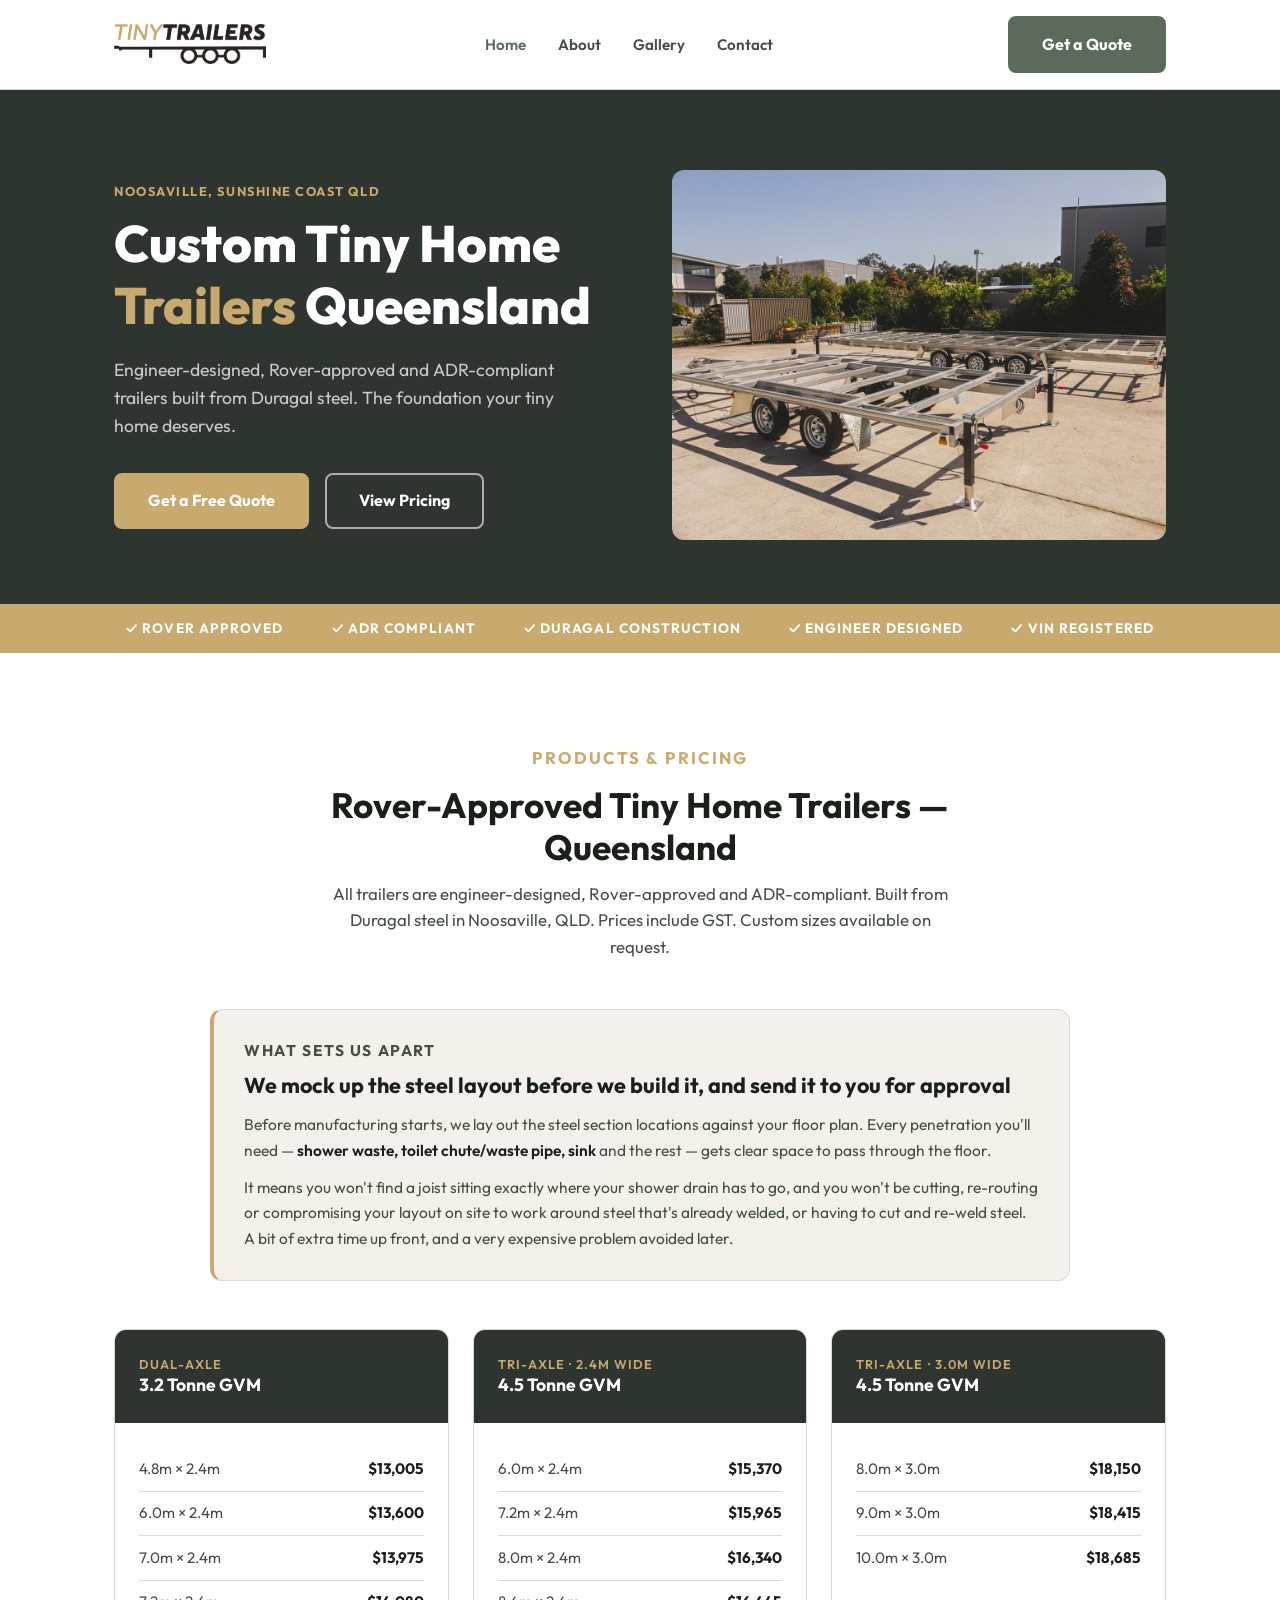
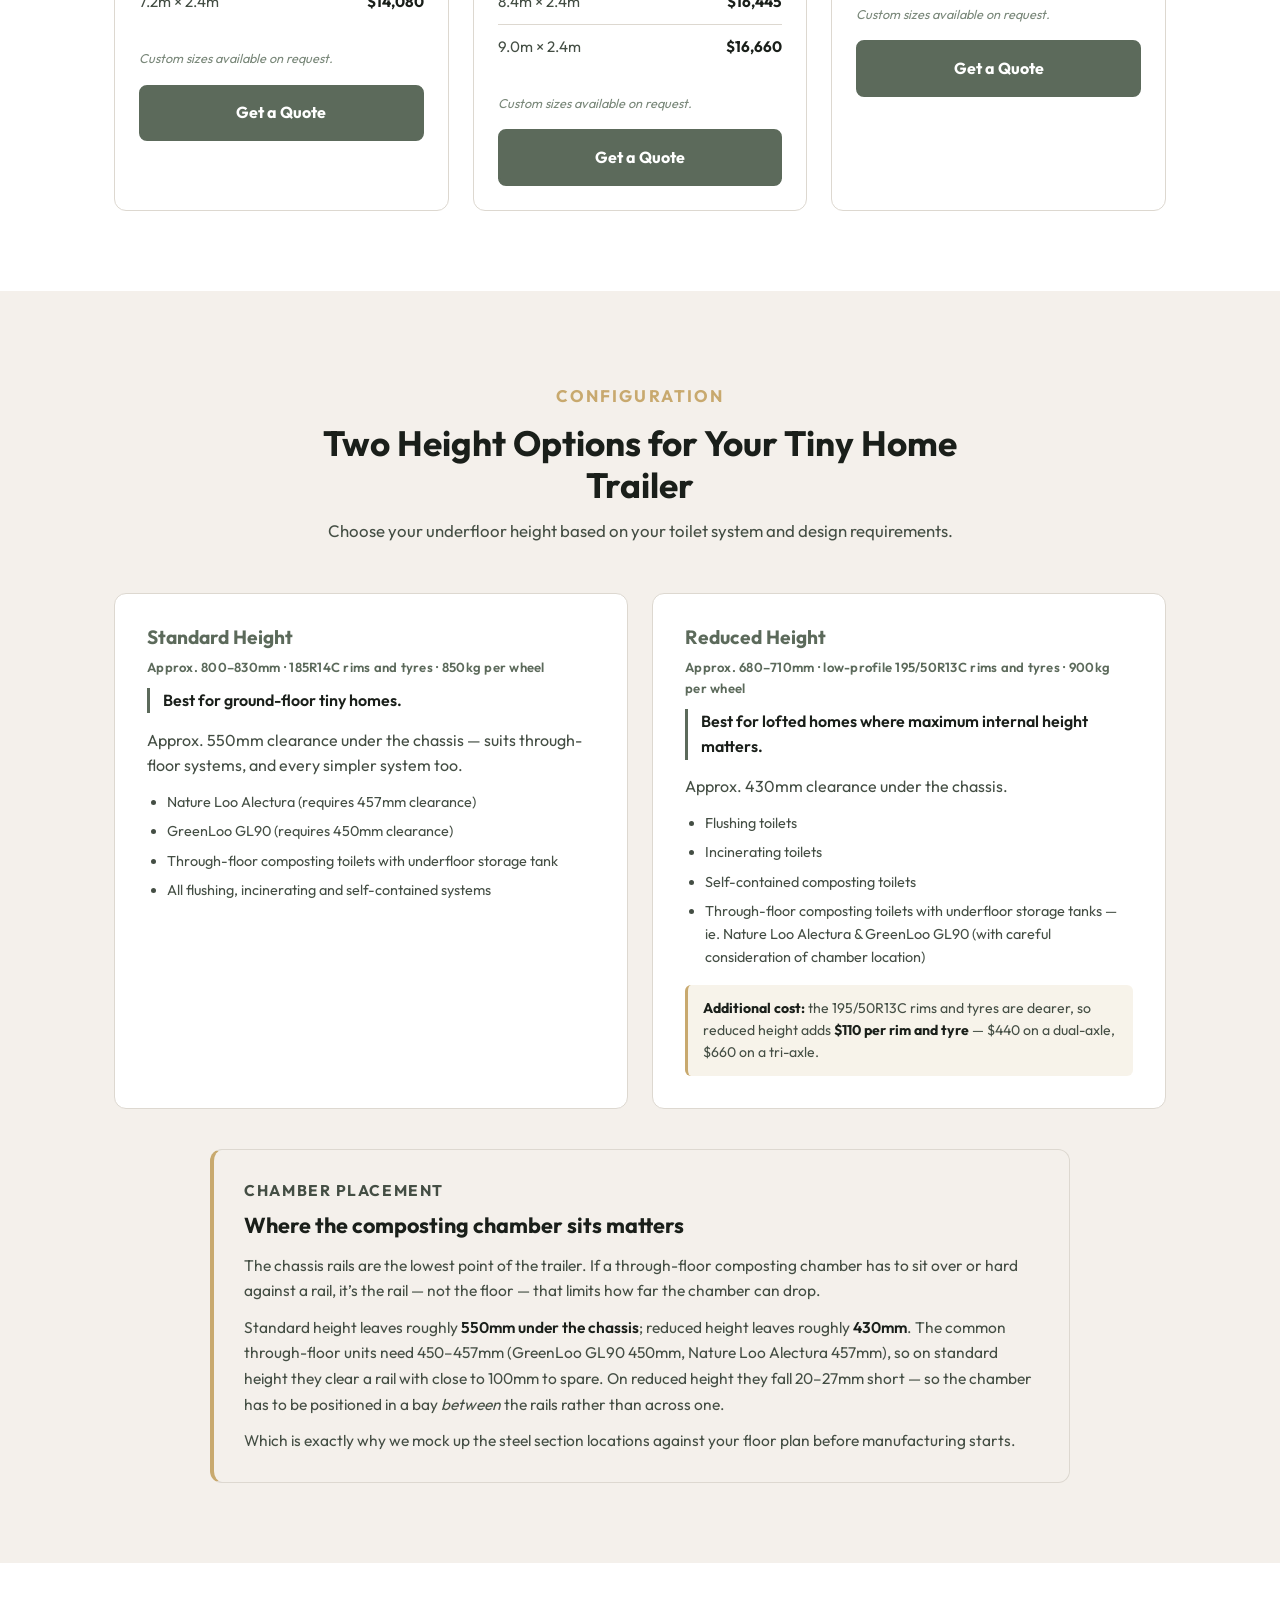
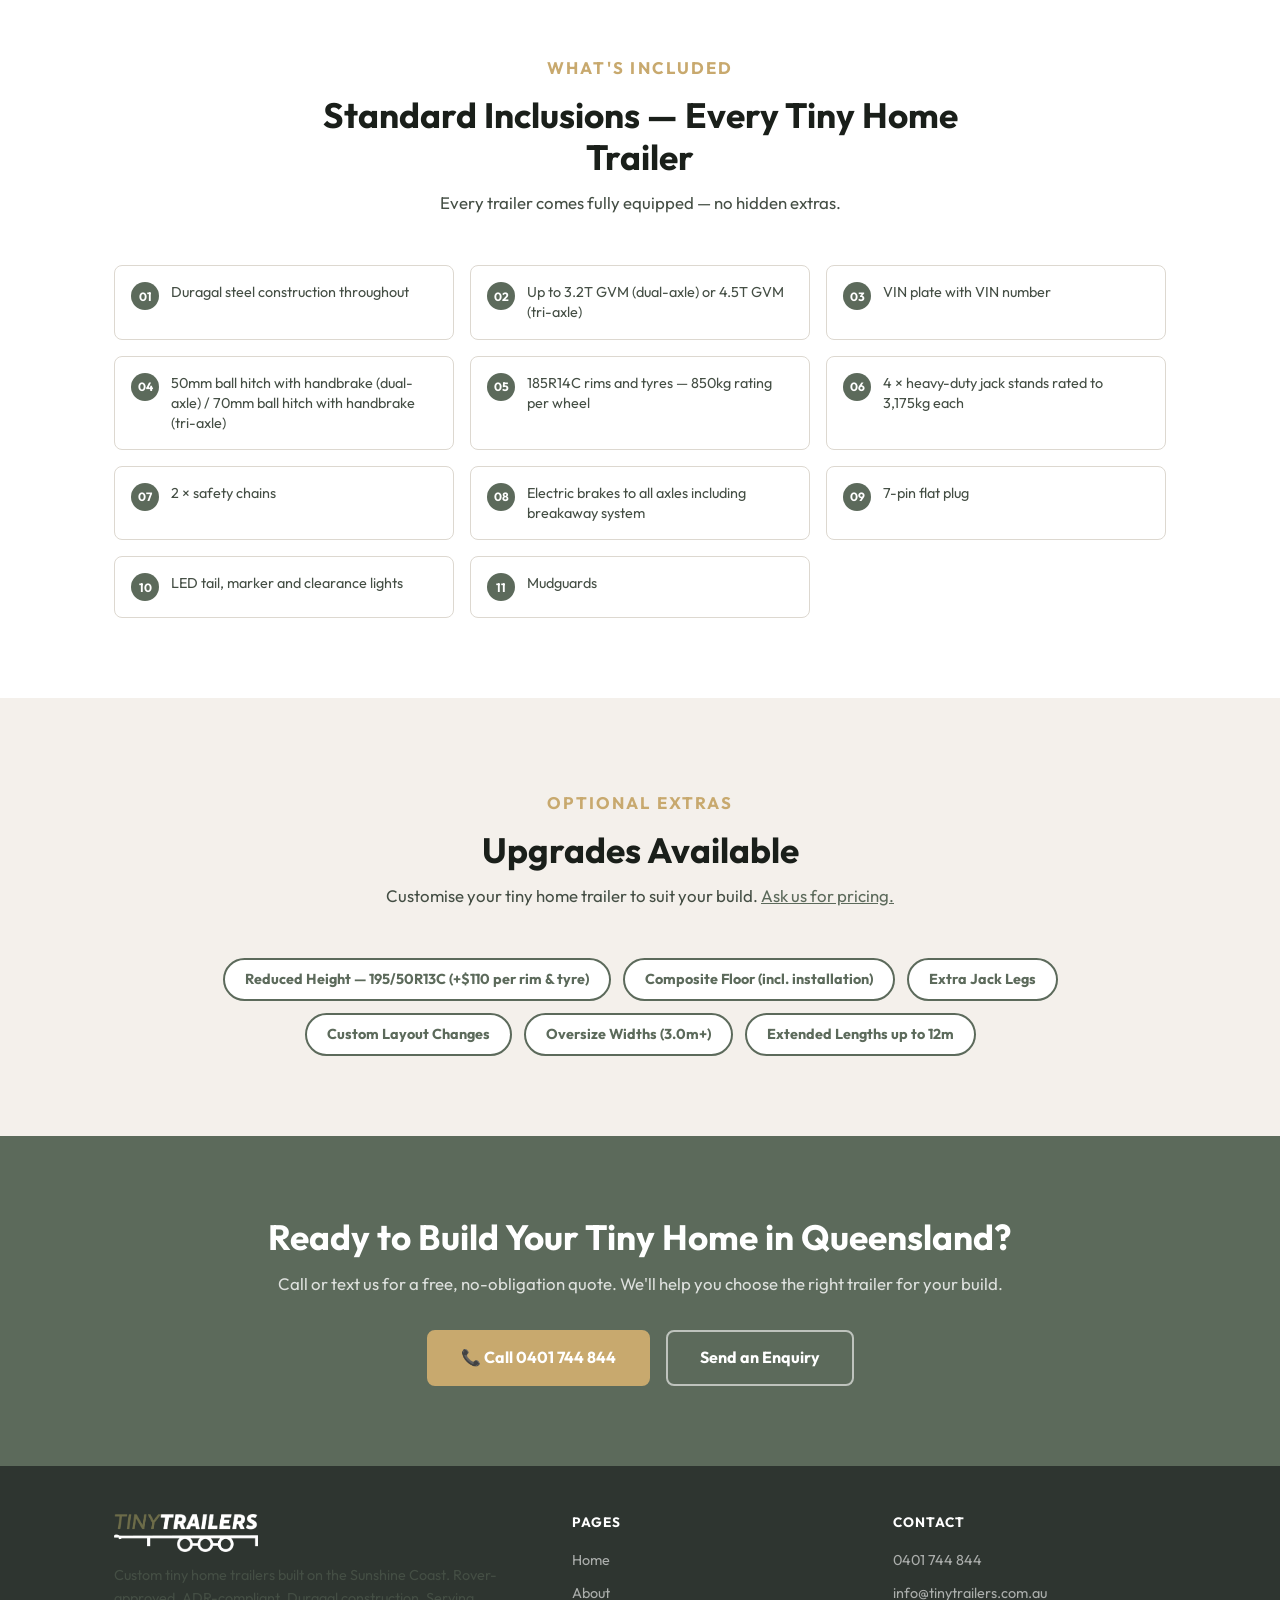
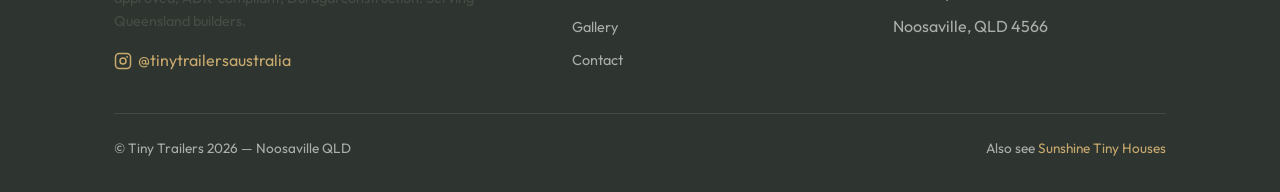
==== commit 2796bedd: "Callout: chassis rail -> joist, and name the re-welding outcome "Chassis rail" was the wrong member " ====
--- a/index.html
+++ b/index.html
@@ -170,7 +170,7 @@
         <p class="callout__label">What sets us apart</p>
         <h3>We mock up the steel layout before we build it, and send it to you for approval</h3>
         <p>Before manufacturing starts, we lay out the steel section locations against your floor plan. Every penetration you'll need — <strong>shower waste, toilet chute/waste pipe, sink</strong> and the rest — gets clear space to pass through the floor.</p>
-        <p>It means you won't find a chassis rail sitting exactly where your shower drain has to go, and you won't be cutting, re-routing or compromising your layout on site to work around steel that's already welded. A bit of extra time up front, and a very expensive problem avoided later.</p>
+        <p>It means you won't find a joist sitting exactly where your shower drain has to go, and you won't be cutting, re-routing or compromising your layout on site to work around steel that's already welded, or having to cut and re-weld steel. A bit of extra time up front, and a very expensive problem avoided later.</p>
       </div>
 
       <div class="products-grid">
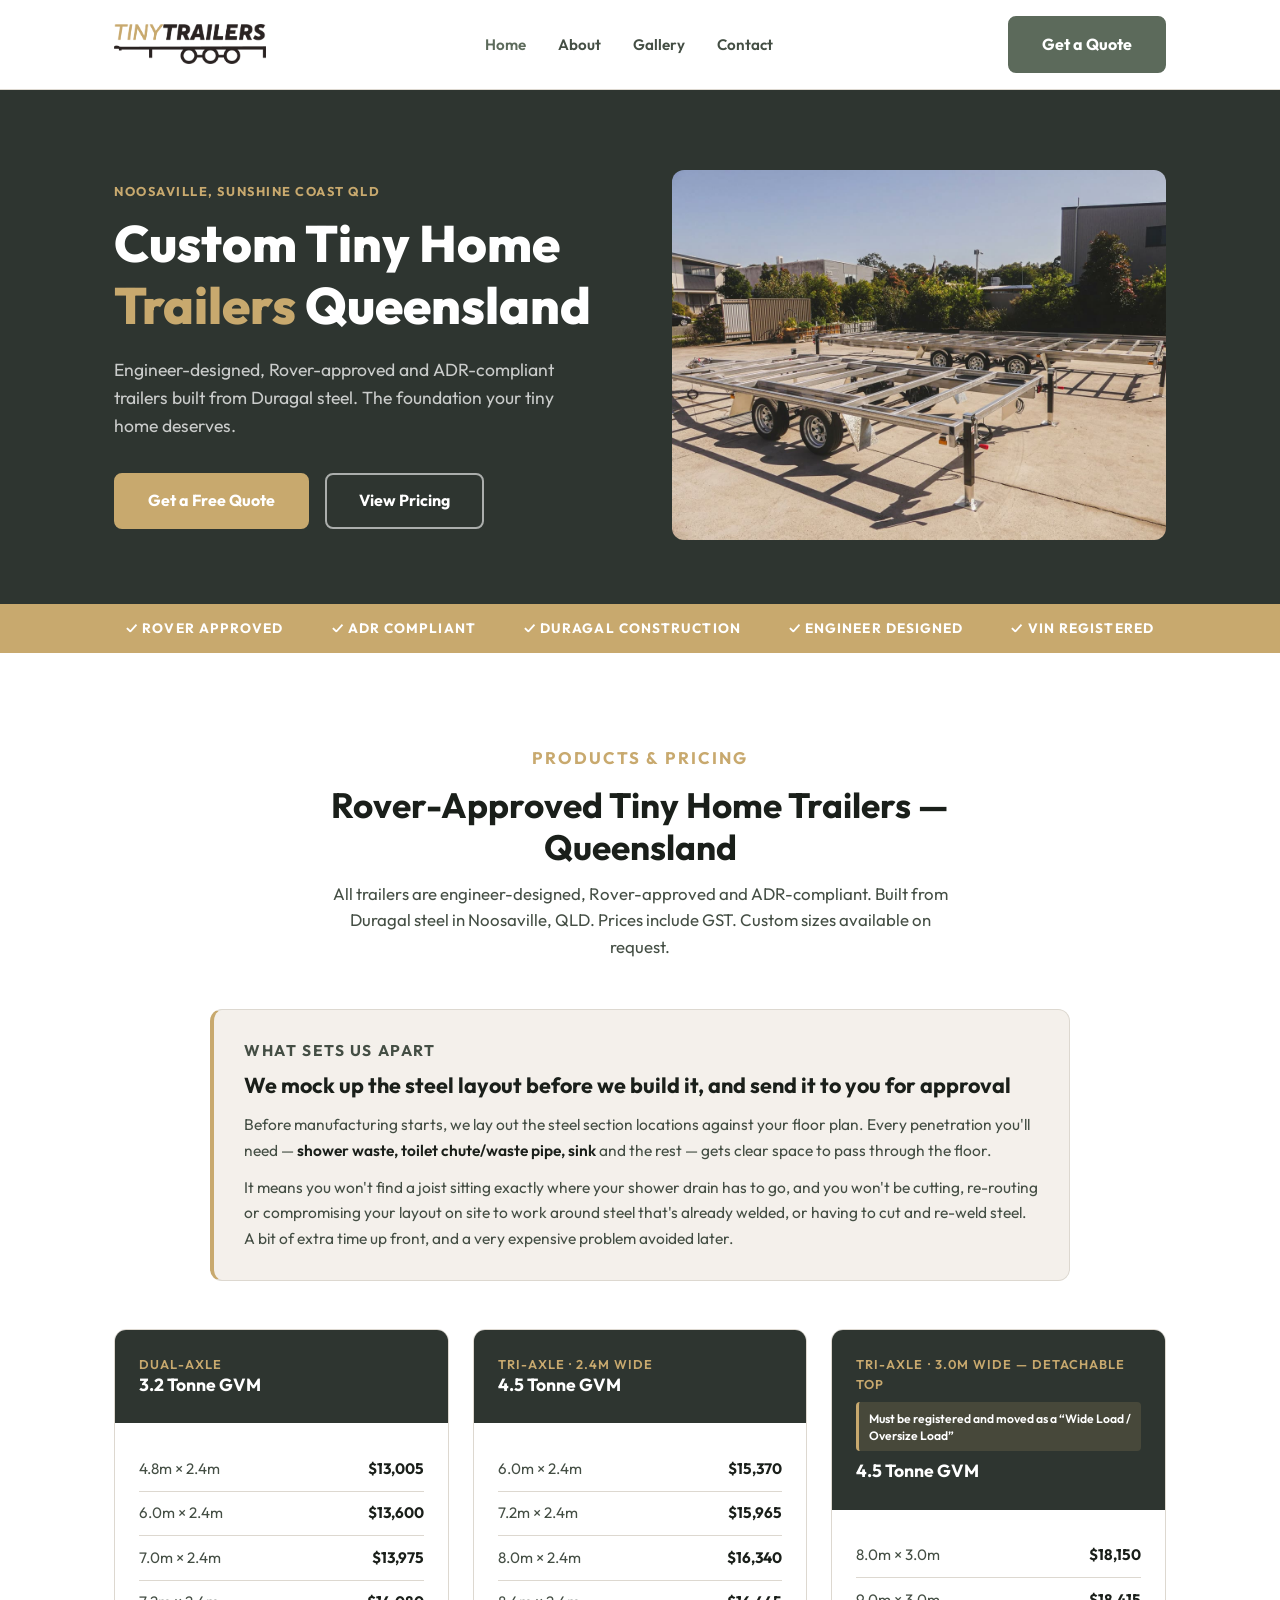
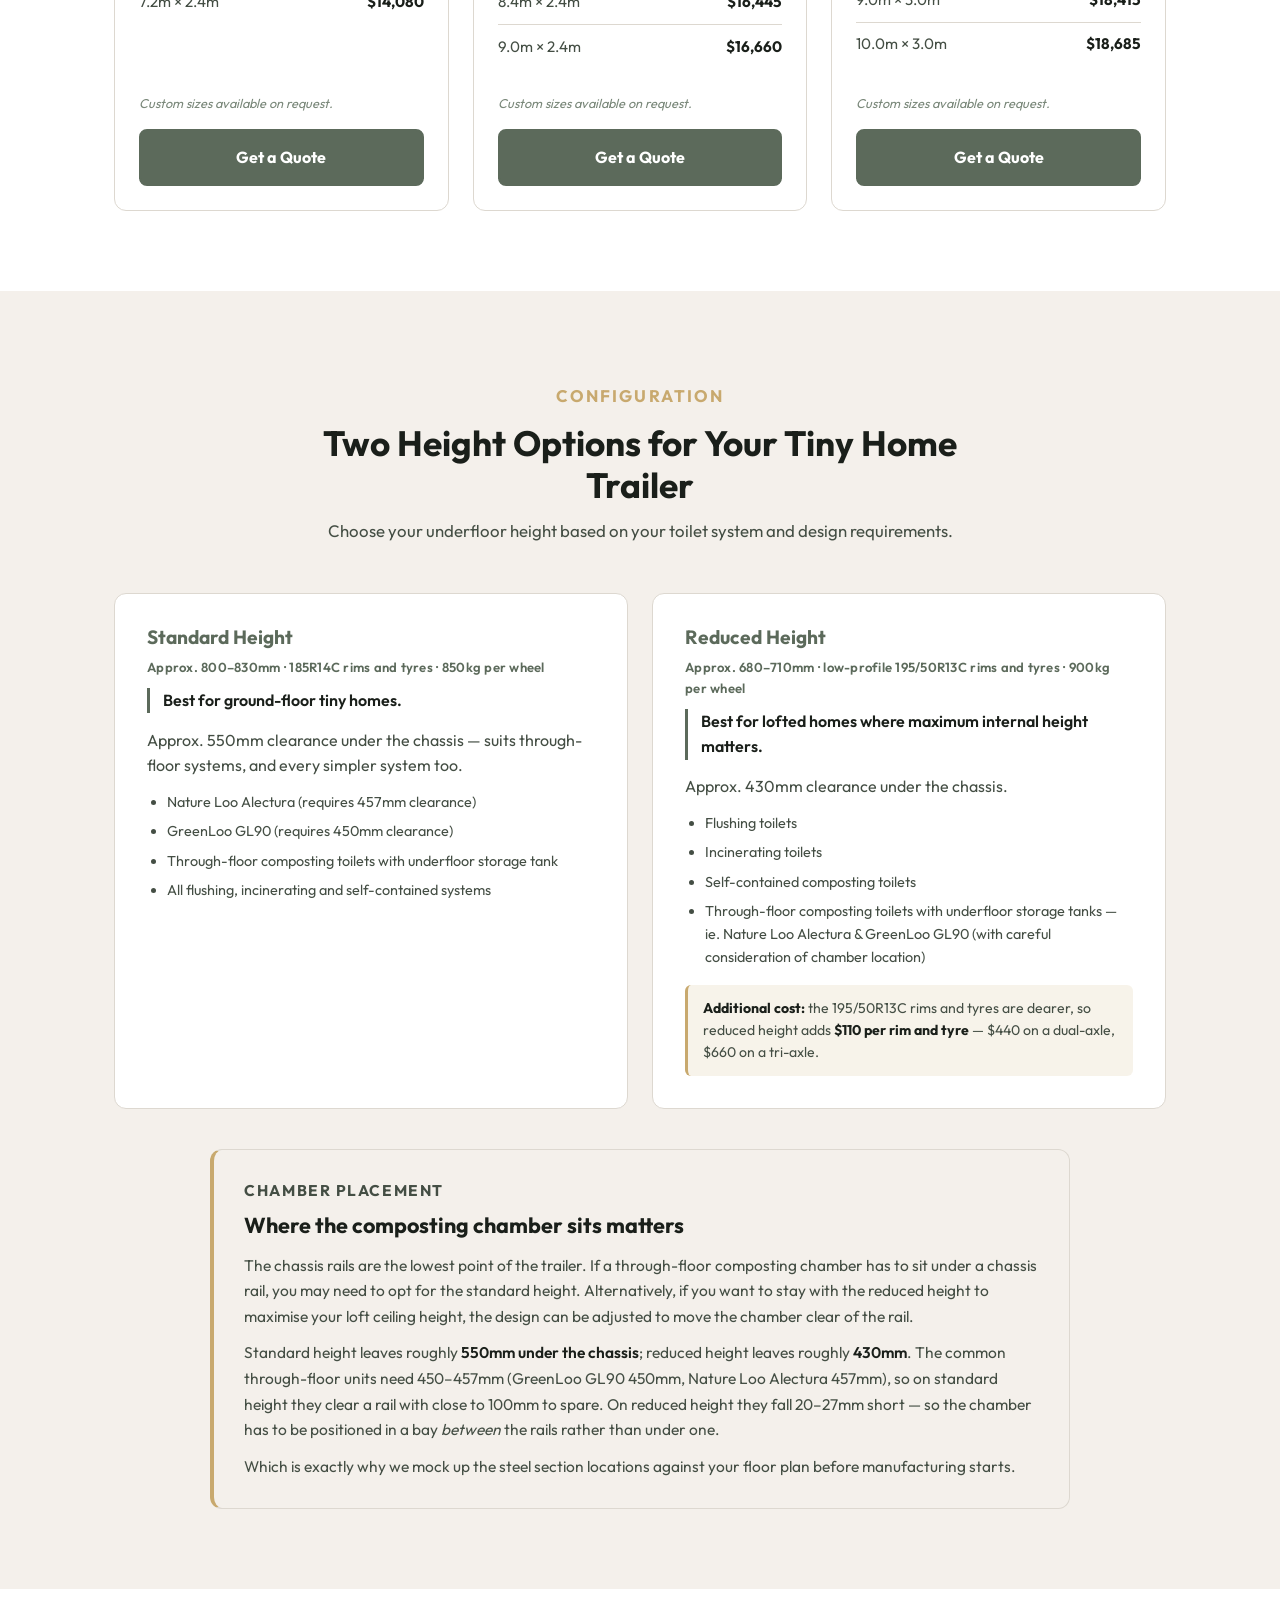
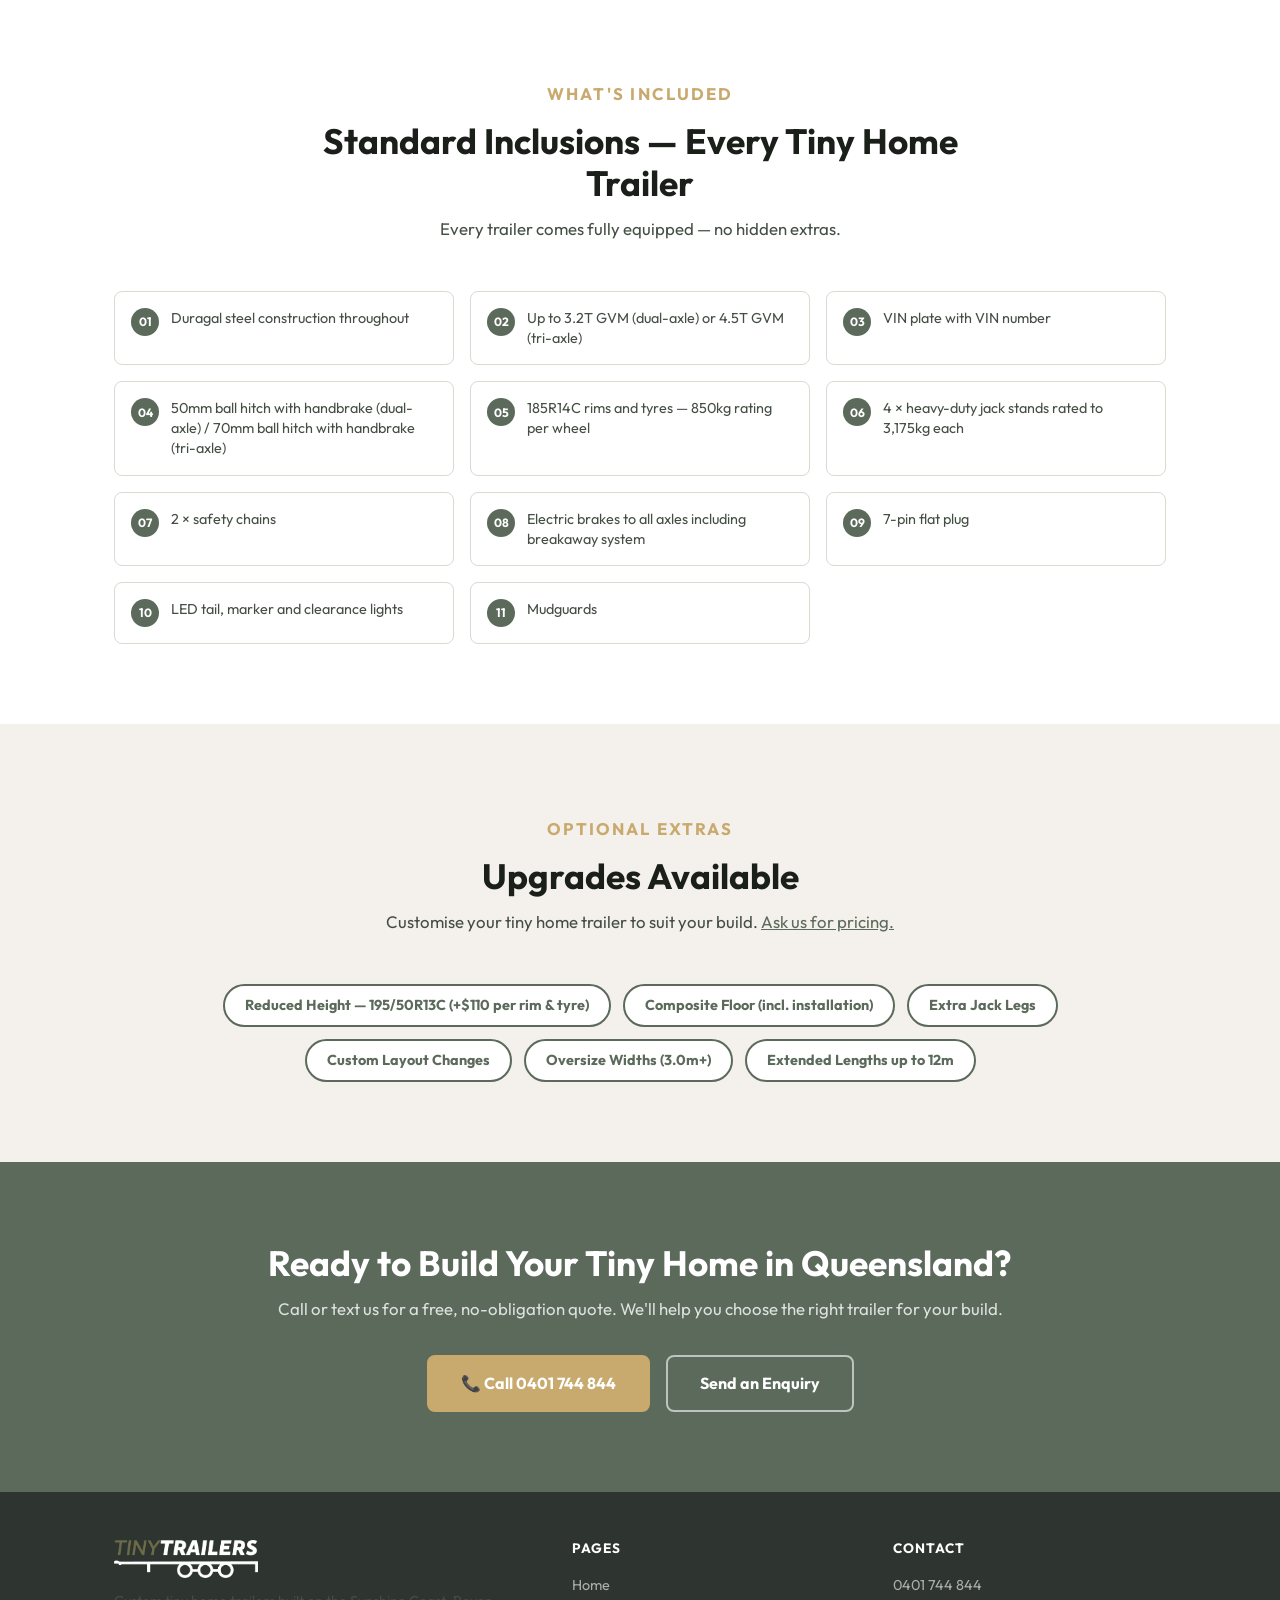
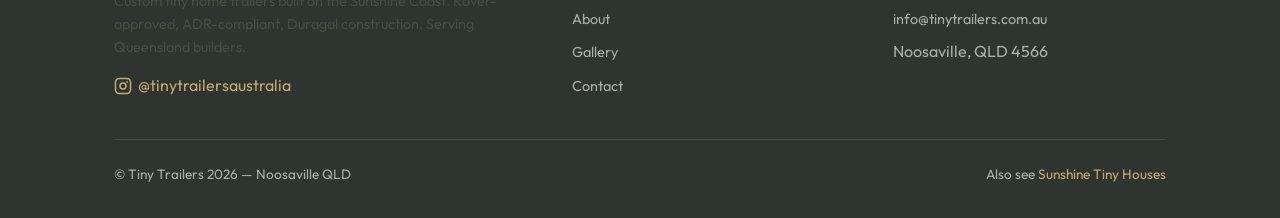
==== commit 4a3b071f: "3.0m card: detachable top + oversize load warning; card alignment fix The 3.0m tri-axle is now label" ====
--- a/index.html
+++ b/index.html
@@ -39,7 +39,7 @@
   <link rel="preconnect" href="https://fonts.googleapis.com" />
   <link rel="preconnect" href="https://fonts.gstatic.com" crossorigin />
   <link href="https://fonts.googleapis.com/css2?family=Outfit:wght@400;600;700;800&display=swap" rel="stylesheet" />
-  <link rel="stylesheet" href="style.css?v=5" />
+  <link rel="stylesheet" href="style.css?v=6" />
 
   <!-- Structured Data -->
   <script type="application/ld+json">
@@ -216,7 +216,8 @@
 
         <div class="product-card">
           <div class="product-card__head">
-            <div class="tag">Tri-Axle · 3.0m Wide</div>
+            <div class="tag">Tri-Axle · 3.0m Wide — Detachable Top</div>
+            <p class="card-warning">Must be registered and moved as a “Wide Load / Oversize Load”</p>
             <h3>4.5 Tonne GVM</h3>
           </div>
           <div class="product-card__body">
@@ -274,8 +275,8 @@
       <div class="callout" style="margin-top:2.5rem;margin-bottom:0">
         <p class="callout__label">Chamber placement</p>
         <h3>Where the composting chamber sits matters</h3>
-        <p>The chassis rails are the lowest point of the trailer. If a through-floor composting chamber has to sit over or hard against a rail, it&rsquo;s the rail &mdash; not the floor &mdash; that limits how far the chamber can drop.</p>
-        <p>Standard height leaves roughly <strong>550mm under the chassis</strong>; reduced height leaves roughly <strong>430mm</strong>. The common through-floor units need 450&ndash;457mm (GreenLoo GL90 450mm, Nature Loo Alectura 457mm), so on standard height they clear a rail with close to 100mm to spare. On reduced height they fall 20&ndash;27mm short &mdash; so the chamber has to be positioned in a bay <em>between</em> the rails rather than across one.</p>
+        <p>The chassis rails are the lowest point of the trailer. If a through-floor composting chamber has to sit under a chassis rail, you may need to opt for the standard height. Alternatively, if you want to stay with the reduced height to maximise your loft ceiling height, the design can be adjusted to move the chamber clear of the rail.</p>
+        <p>Standard height leaves roughly <strong>550mm under the chassis</strong>; reduced height leaves roughly <strong>430mm</strong>. The common through-floor units need 450&ndash;457mm (GreenLoo GL90 450mm, Nature Loo Alectura 457mm), so on standard height they clear a rail with close to 100mm to spare. On reduced height they fall 20&ndash;27mm short &mdash; so the chamber has to be positioned in a bay <em>between</em> the rails rather than under one.</p>
         <p>Which is exactly why we mock up the steel section locations against your floor plan before manufacturing starts.</p>
       </div>
     </div>
--- a/style.css
+++ b/style.css
@@ -649,3 +649,21 @@
   padding-left: 0.8rem;
   margin-bottom: 0.9rem;
 }
+.product-card__head .card-warning {
+  margin: 0.5rem 0 0.6rem;
+  padding: 0.45rem 0.6rem;
+  background: rgba(200, 169, 110, 0.16);
+  border-left: 3px solid var(--color-accent);
+  border-radius: 4px;
+  font-size: 0.76rem;
+  line-height: 1.4;
+  font-weight: 600;
+  color: var(--color-white);
+}
+/* ─── PRODUCT CARD ALIGNMENT ──────────────────────────────────────────────── */
+/* Cards carry different numbers of price rows, and the 3.0m card has an extra
+   compliance warning in its head. Without this the "Get a Quote" buttons sit at
+   three different heights. */
+.product-card { display: flex; flex-direction: column; }
+.product-card__body { flex: 1 1 auto; }
+.product-card__foot { margin-top: auto; }
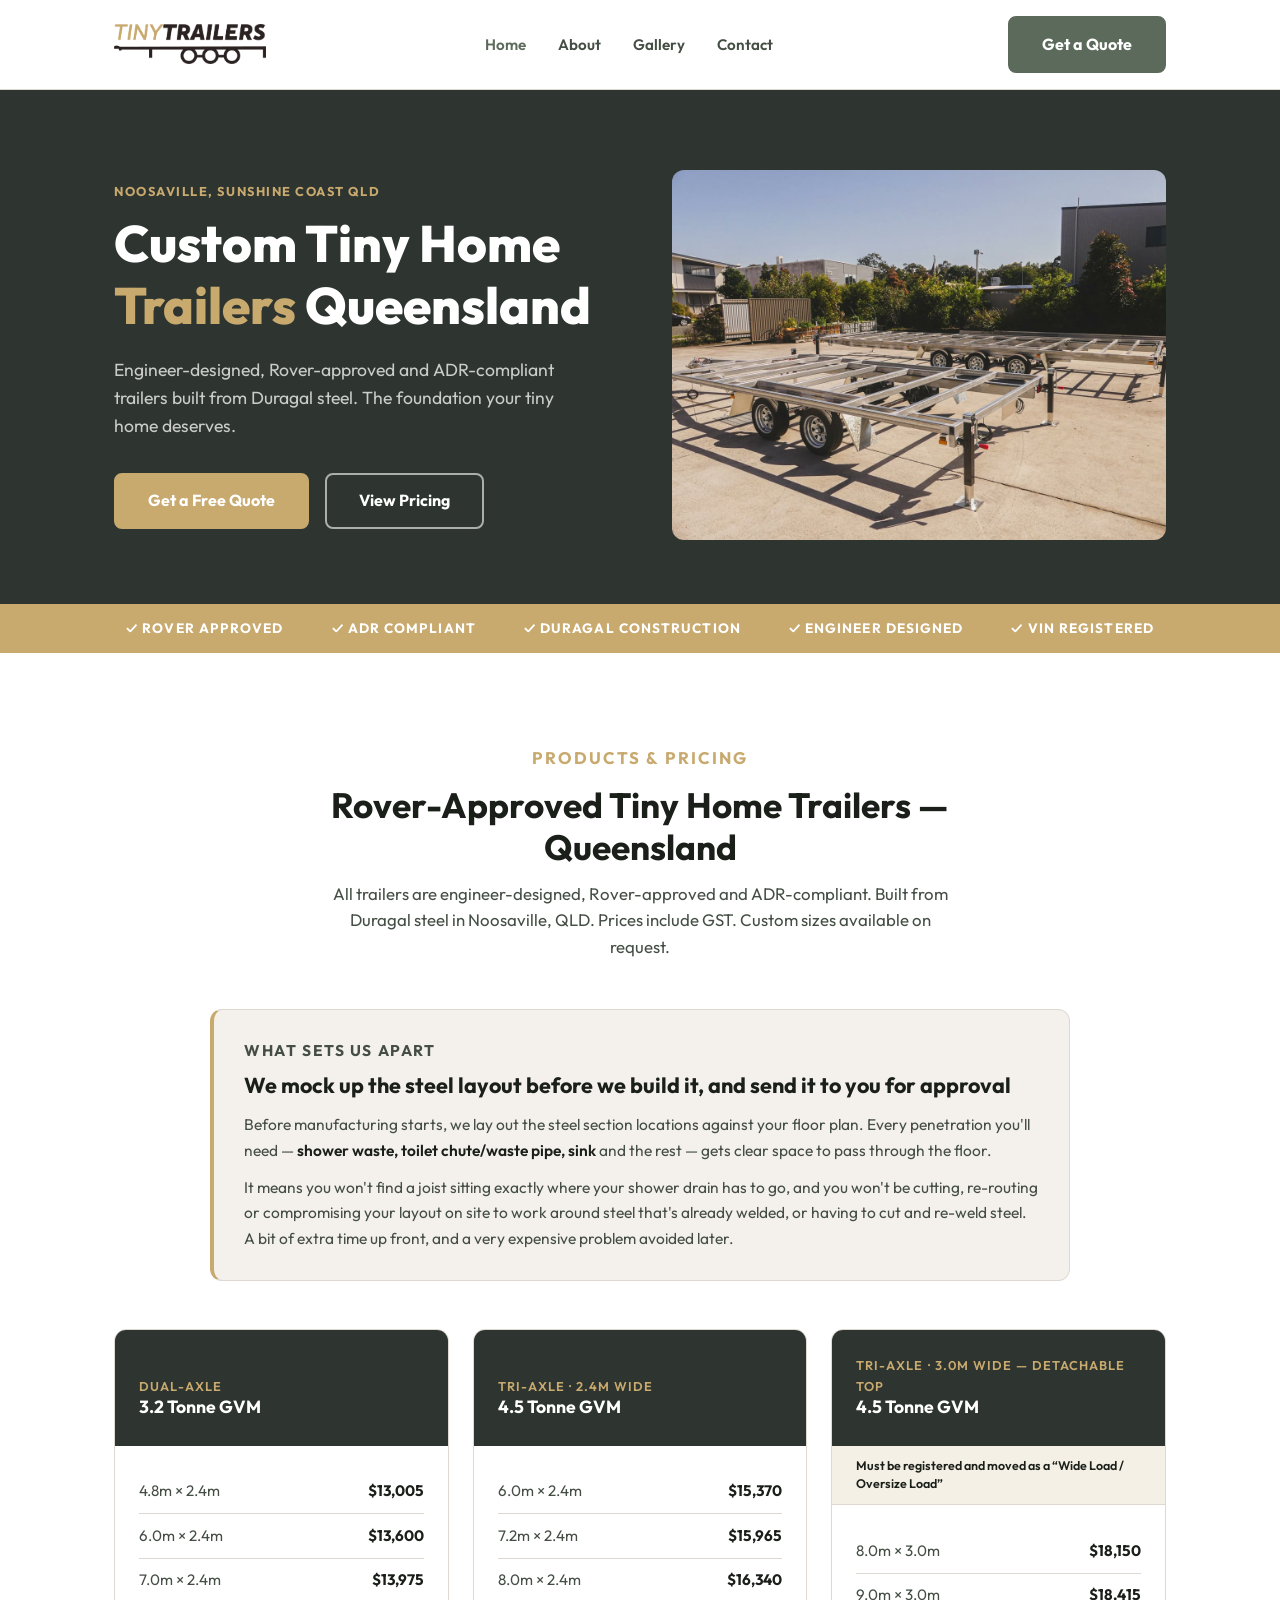
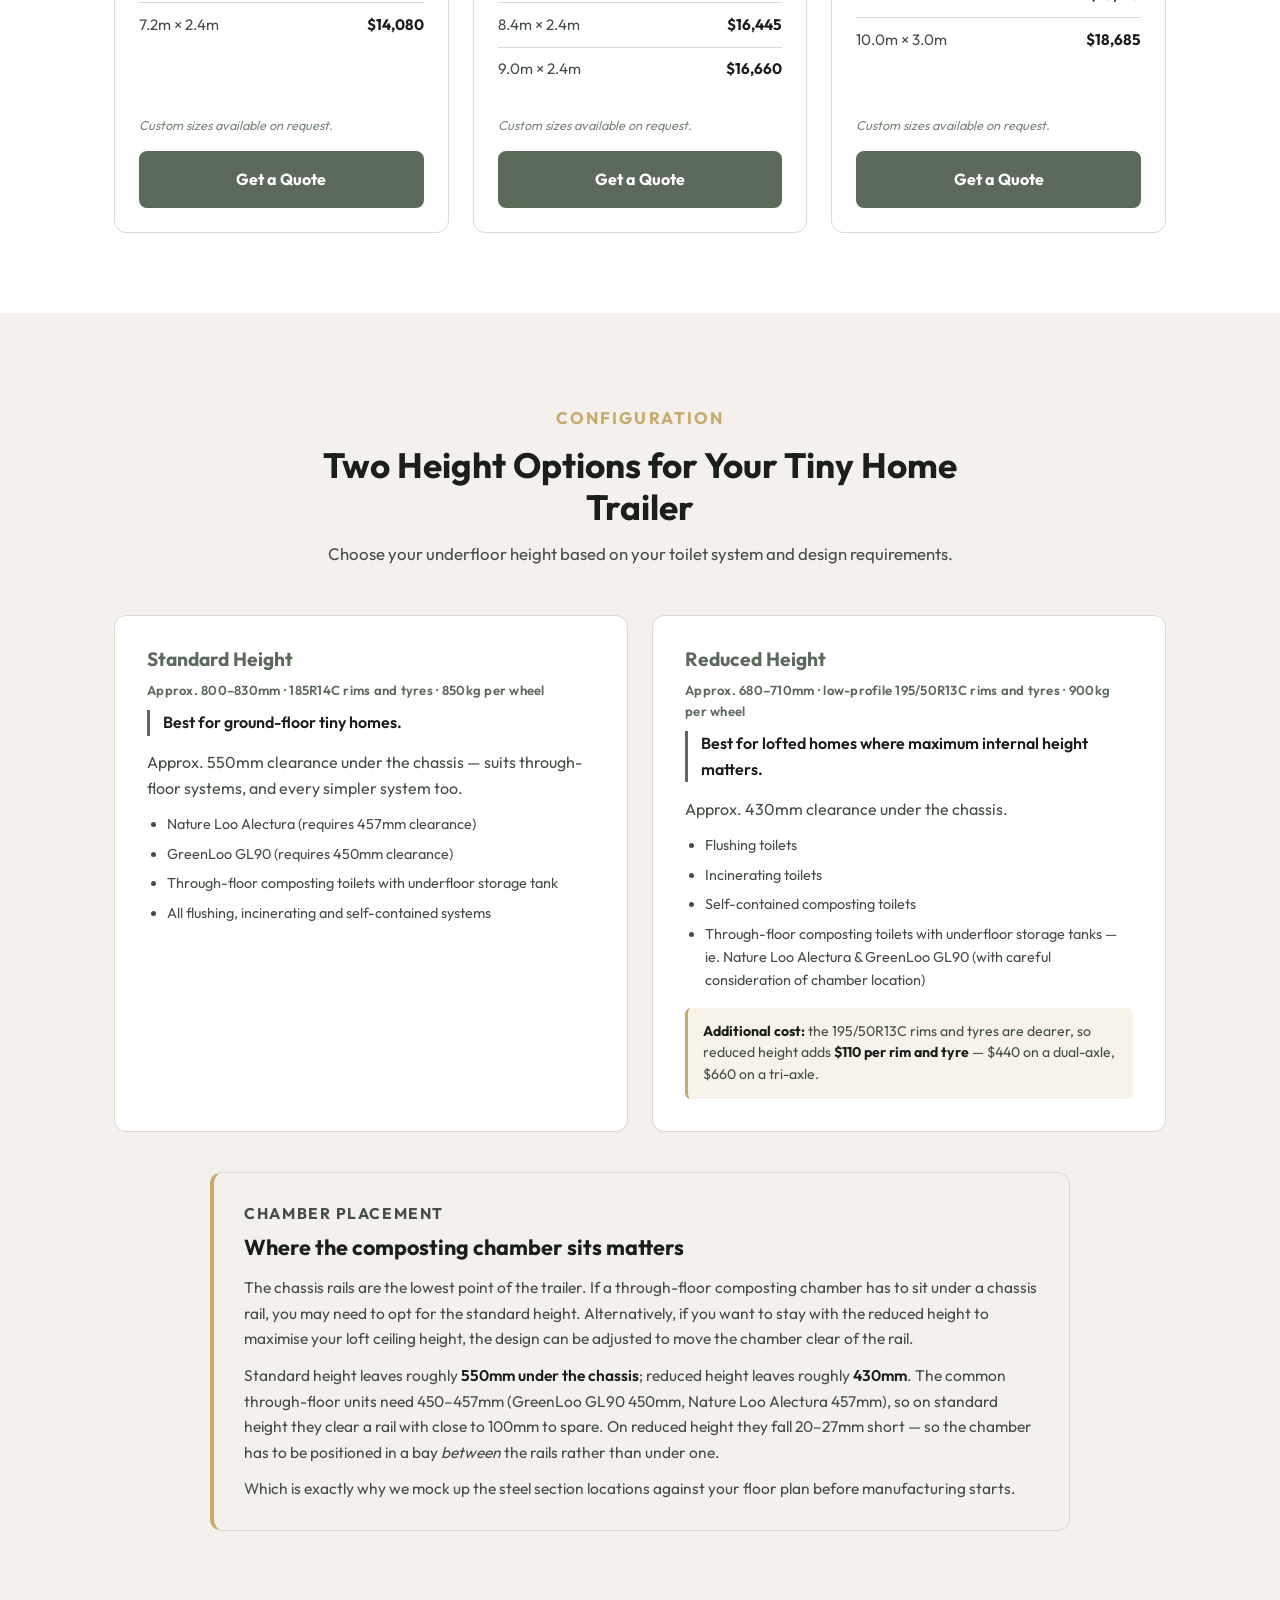
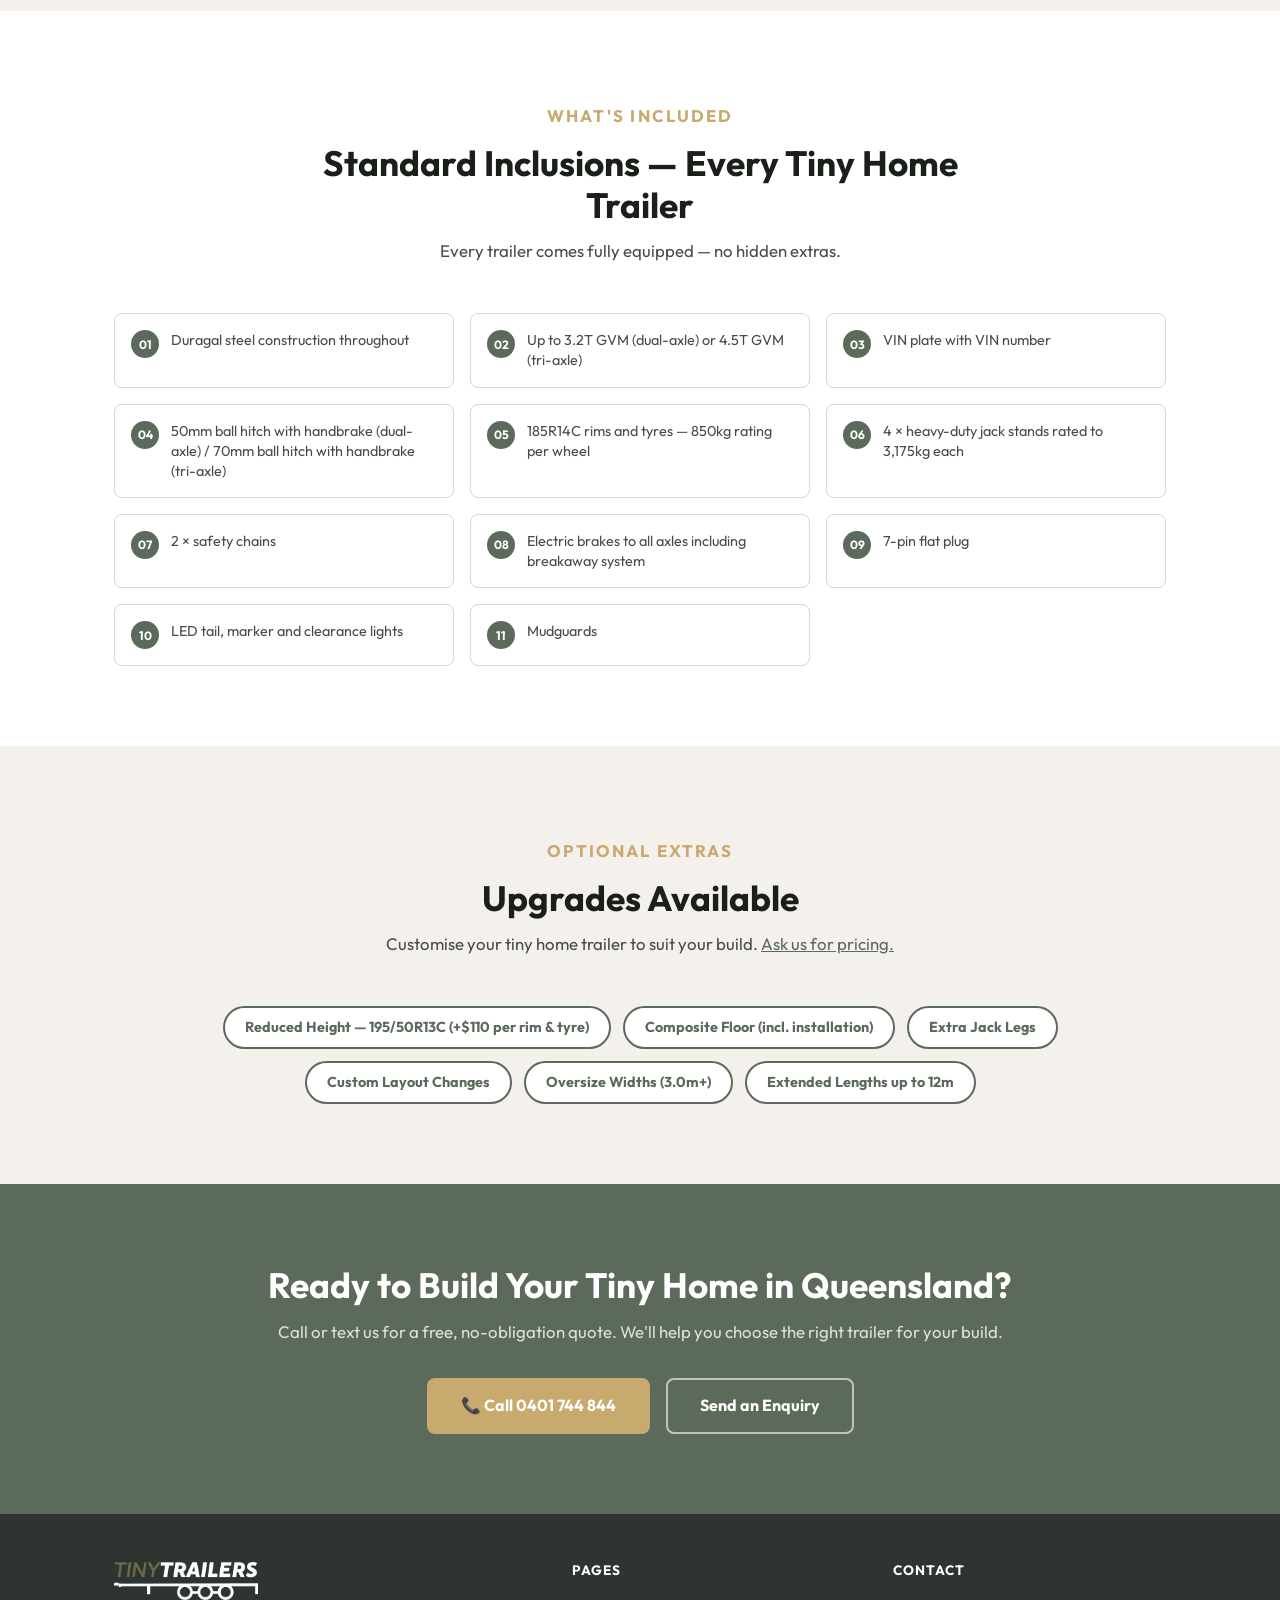
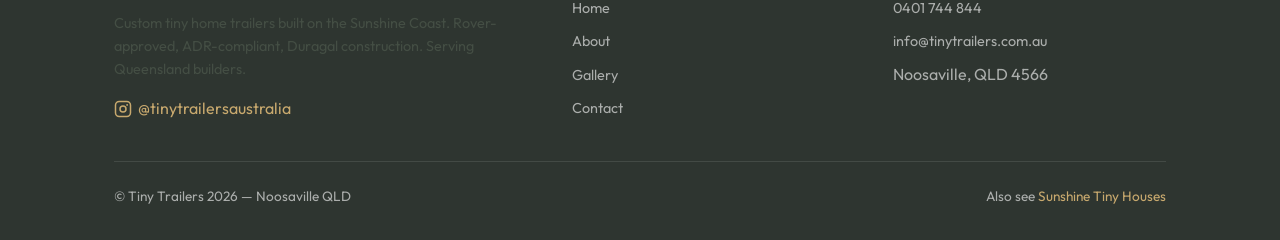
==== commit 6fe65c69: "Move oversize warning below the dark head, equalise card heads The warning inside the dark head made" ====
--- a/index.html
+++ b/index.html
@@ -39,7 +39,7 @@
   <link rel="preconnect" href="https://fonts.googleapis.com" />
   <link rel="preconnect" href="https://fonts.gstatic.com" crossorigin />
   <link href="https://fonts.googleapis.com/css2?family=Outfit:wght@400;600;700;800&display=swap" rel="stylesheet" />
-  <link rel="stylesheet" href="style.css?v=6" />
+  <link rel="stylesheet" href="style.css?v=7" />
 
   <!-- Structured Data -->
   <script type="application/ld+json">
@@ -217,9 +217,9 @@
         <div class="product-card">
           <div class="product-card__head">
             <div class="tag">Tri-Axle · 3.0m Wide — Detachable Top</div>
+            <h3>4.5 Tonne GVM</h3>
+          </div>
             <p class="card-warning">Must be registered and moved as a “Wide Load / Oversize Load”</p>
-            <h3>4.5 Tonne GVM</h3>
-          </div>
           <div class="product-card__body">
             <ul class="price-list">
               <li><span>8.0m × 3.0m</span><span class="price">$18,150</span></li>
--- a/style.css
+++ b/style.css
@@ -649,16 +649,26 @@
   padding-left: 0.8rem;
   margin-bottom: 0.9rem;
 }
-.product-card__head .card-warning {
-  margin: 0.5rem 0 0.6rem;
-  padding: 0.45rem 0.6rem;
-  background: rgba(200, 169, 110, 0.16);
-  border-left: 3px solid var(--color-accent);
-  border-radius: 4px;
-  font-size: 0.76rem;
-  line-height: 1.4;
+/* sits below the dark head now, so it needs light-background colours */
+.card-warning {
+  margin: 0;
+  padding: 0.7rem 1.5rem;
+  background: rgba(200, 169, 110, 0.18);
+  border-bottom: 1px solid var(--color-border);
+  font-size: 0.78rem;
+  line-height: 1.45;
   font-weight: 600;
-  color: var(--color-white);
+  color: var(--color-text);
+}
+
+/* Equal-height dark heads: card 3's tag wraps to two lines, so without a
+   floor the three bands finish at different depths. Content is bottom-aligned
+   so the GVM lines sit on the same baseline across all three. */
+.product-card__head {
+  display: flex;
+  flex-direction: column;
+  justify-content: flex-end;
+  min-height: 116px;
 }
 /* ─── PRODUCT CARD ALIGNMENT ──────────────────────────────────────────────── */
 /* Cards carry different numbers of price rows, and the 3.0m card has an extra
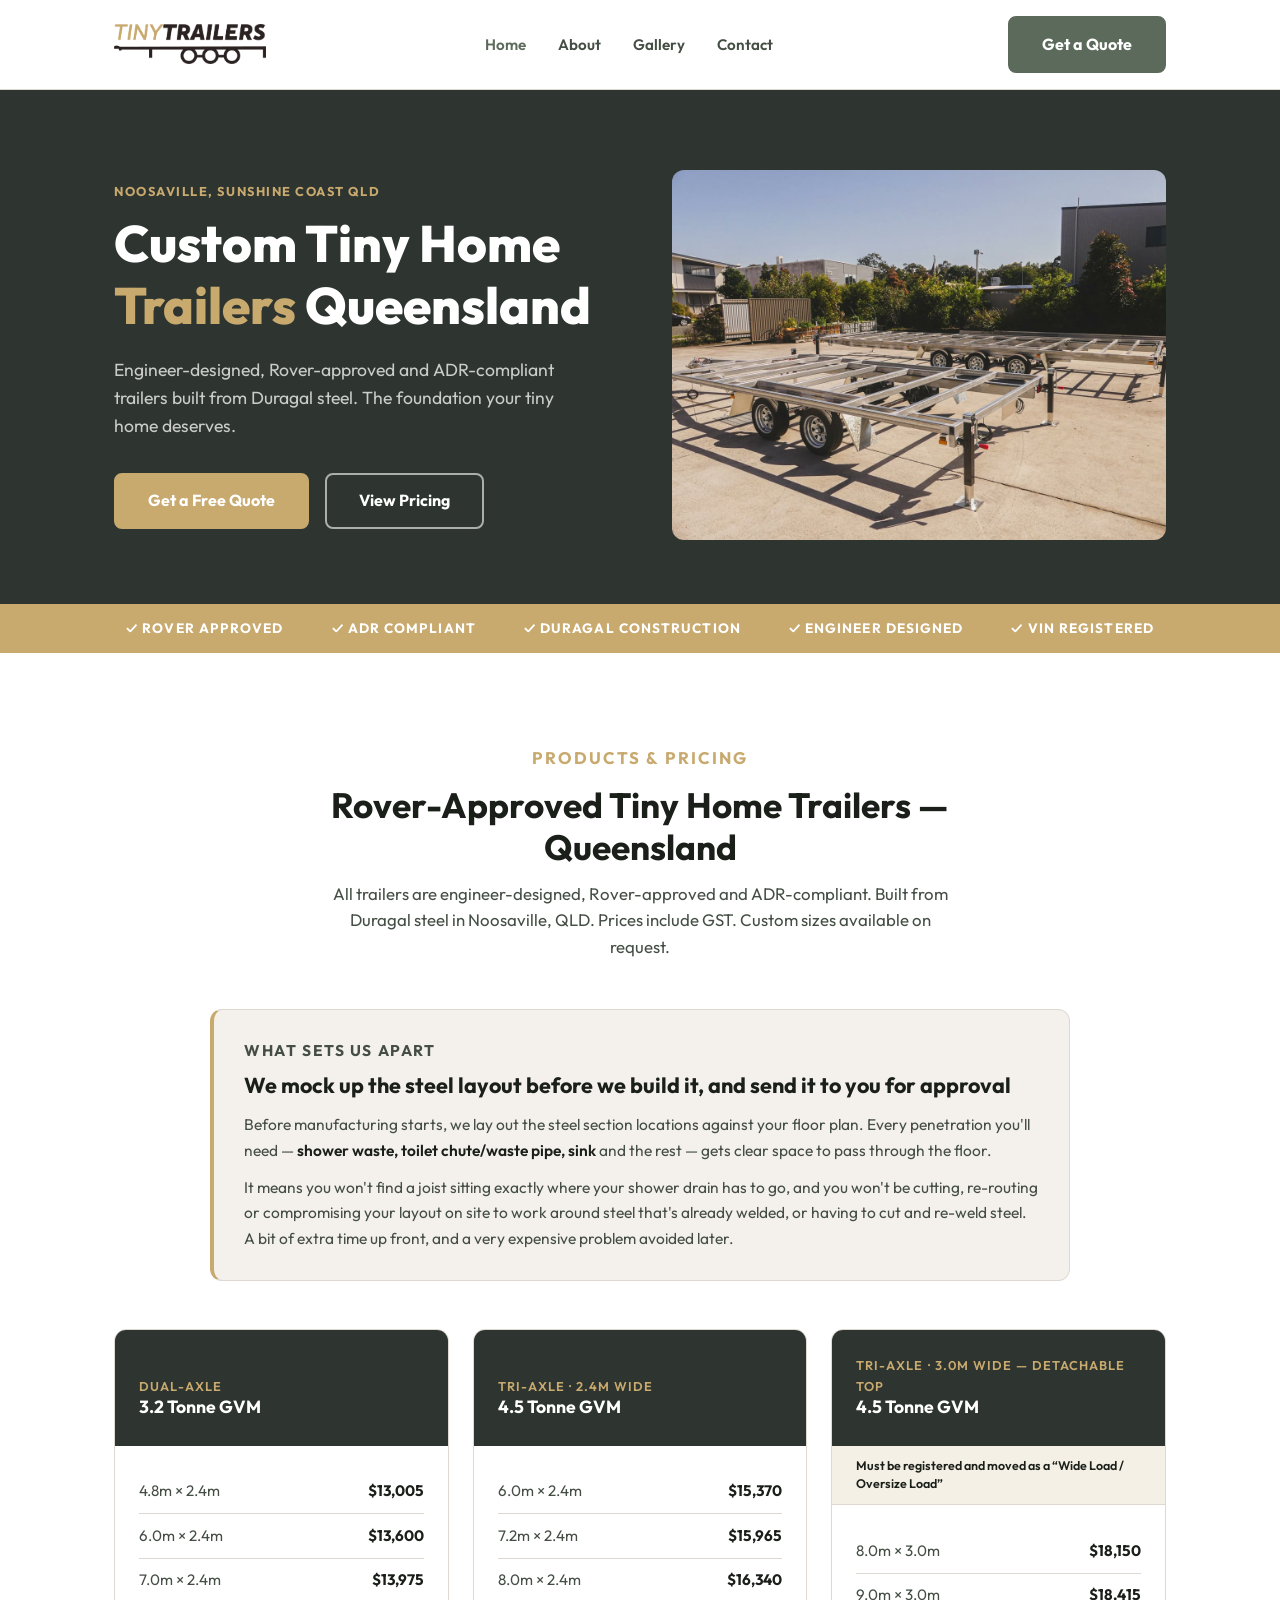
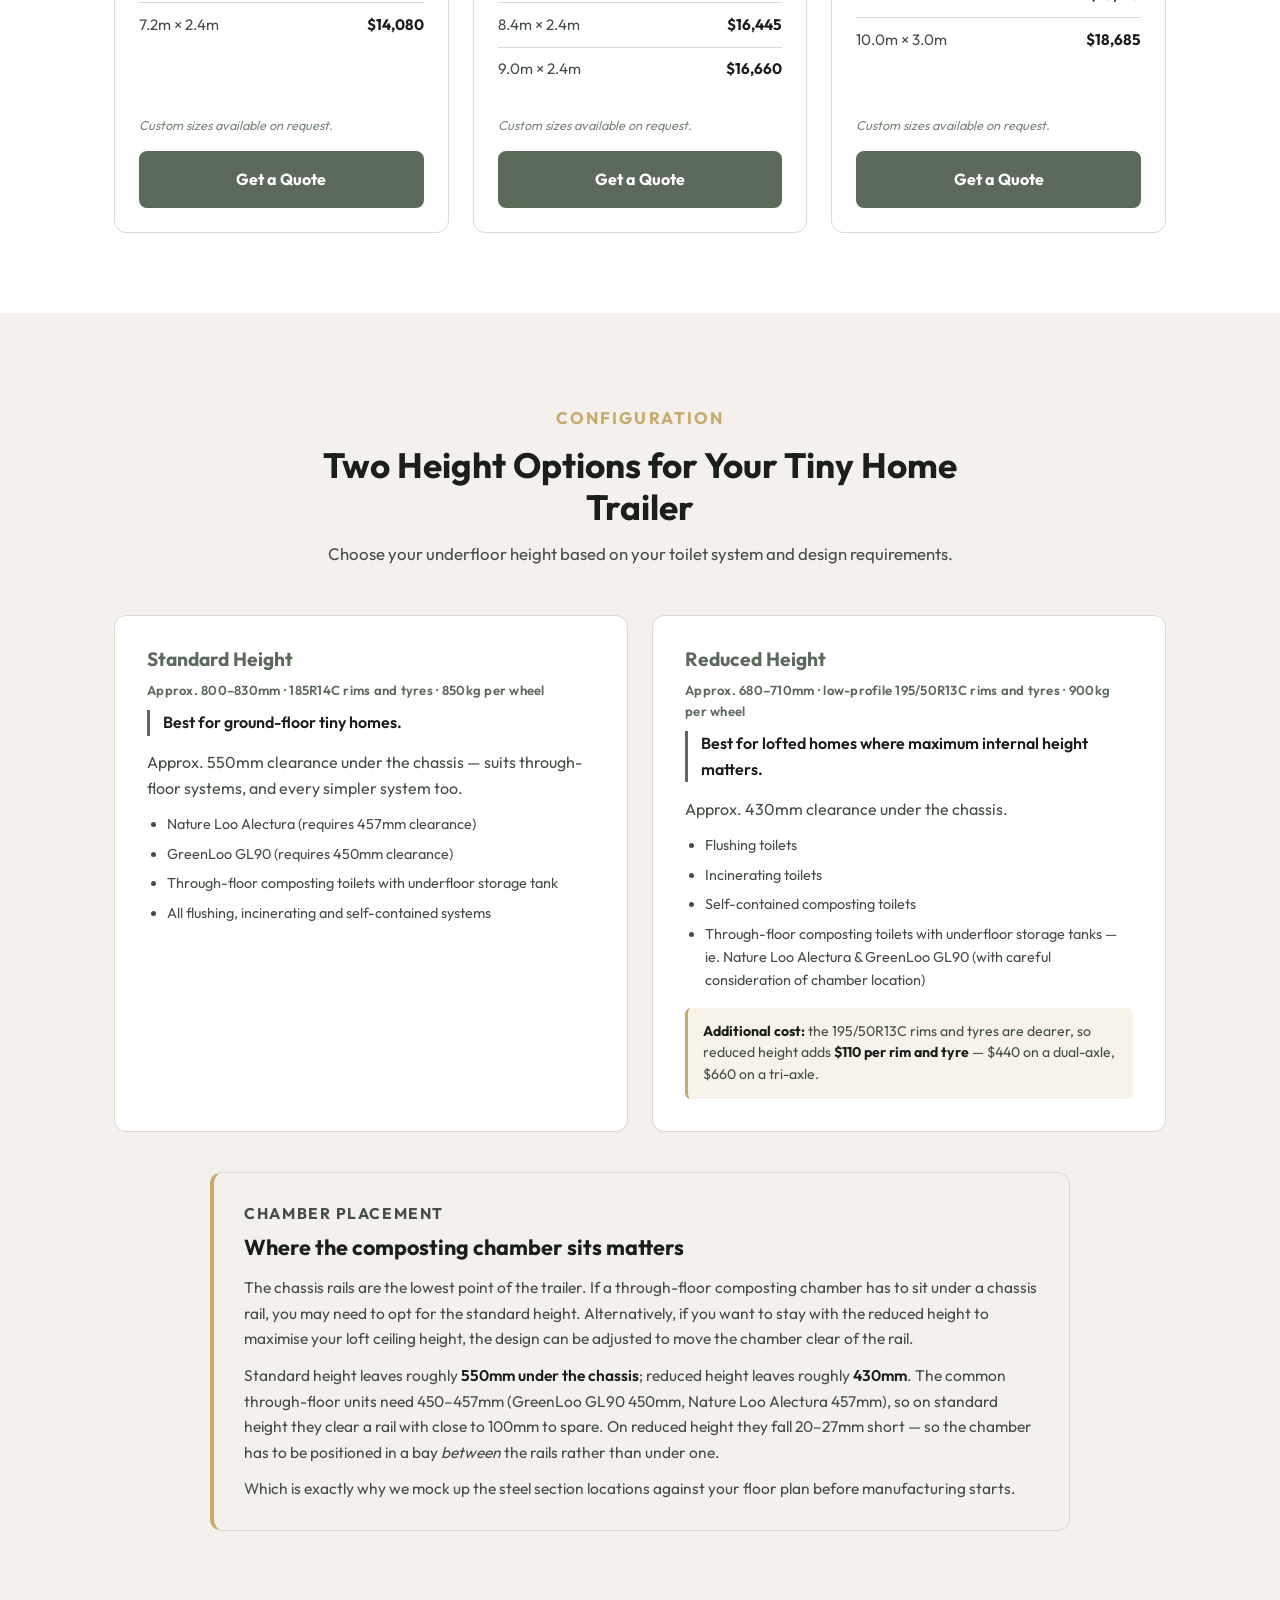
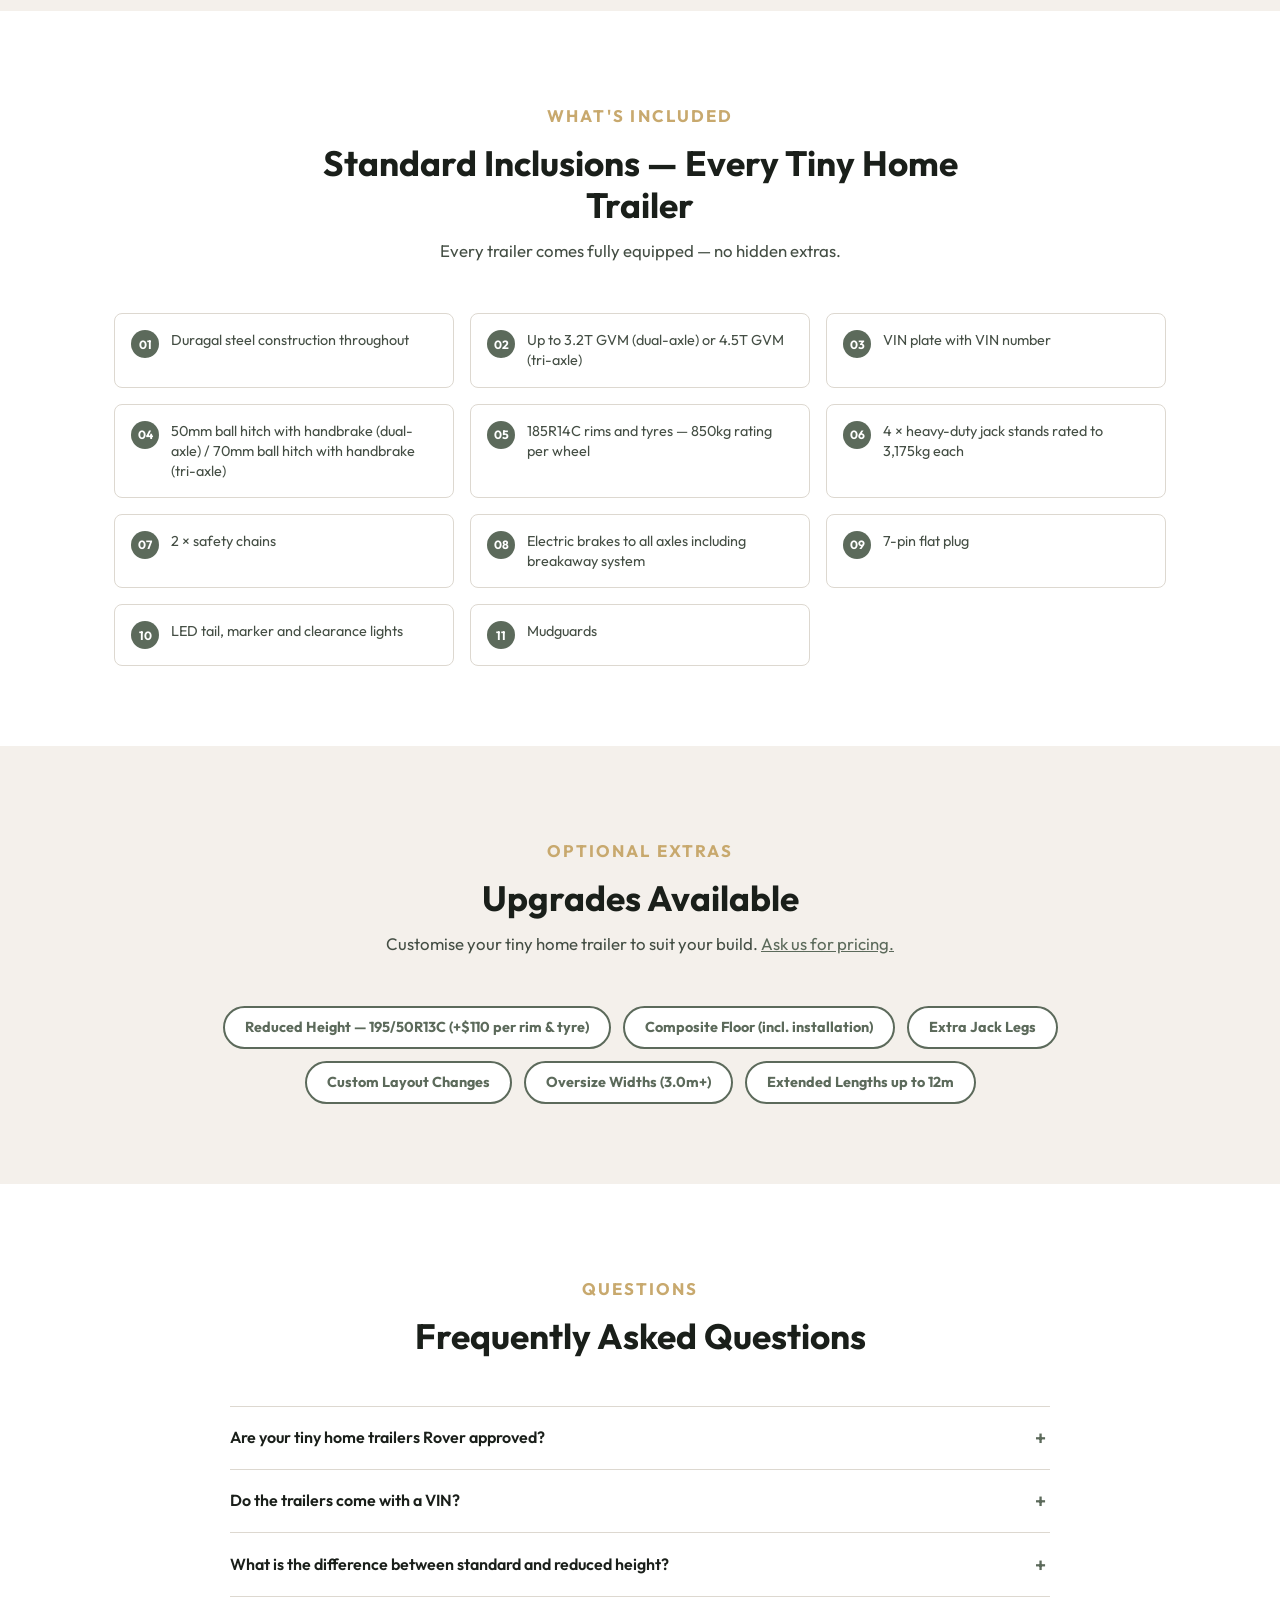
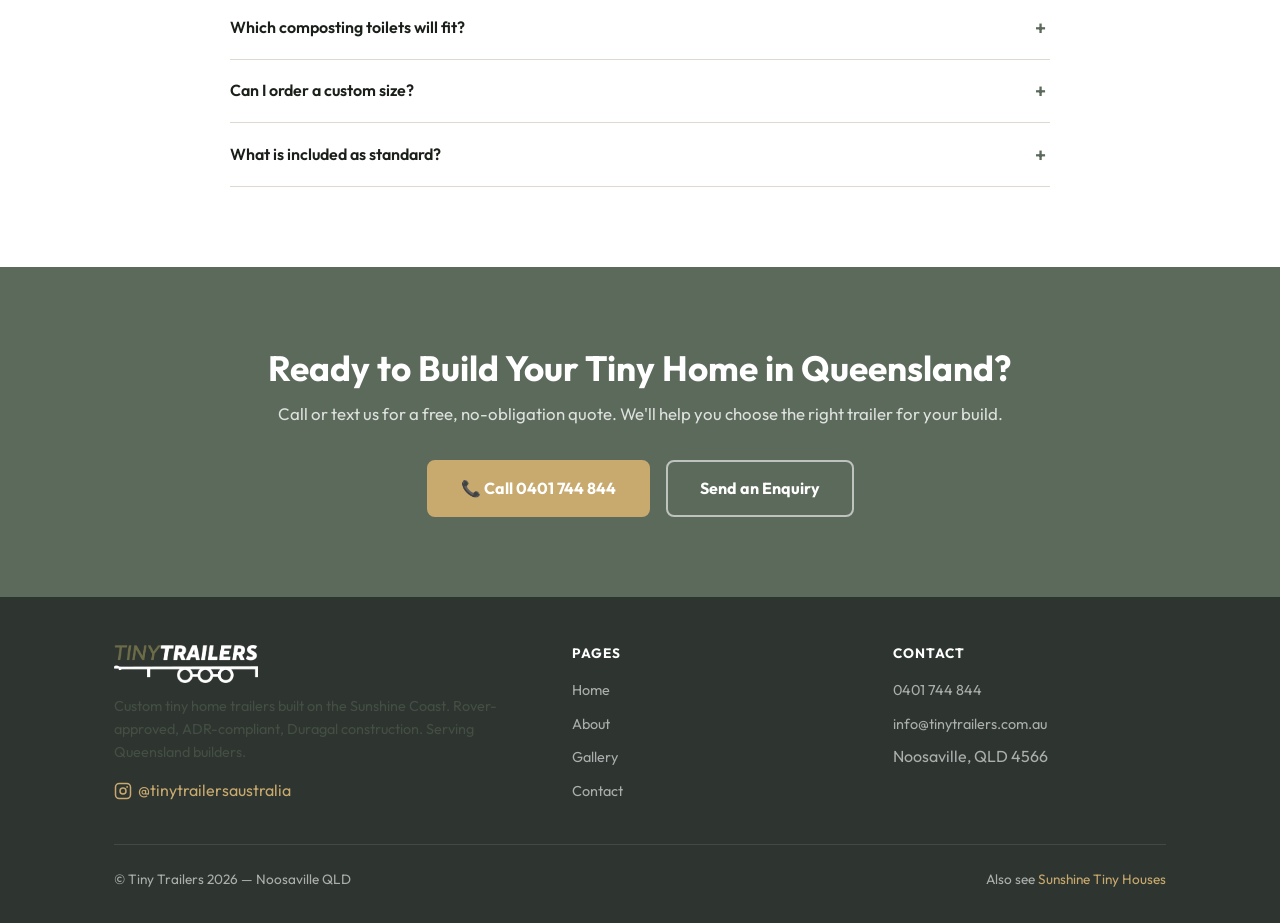
==== commit f79aade7: "SEO pass: Product schema with prices, FAQ, sitemap lastmod, content depth - Replaced the descriptive" ====
--- a/index.html
+++ b/index.html
@@ -39,65 +39,24 @@
   <link rel="preconnect" href="https://fonts.googleapis.com" />
   <link rel="preconnect" href="https://fonts.gstatic.com" crossorigin />
   <link href="https://fonts.googleapis.com/css2?family=Outfit:wght@400;600;700;800&display=swap" rel="stylesheet" />
-  <link rel="stylesheet" href="style.css?v=7" />
+  <link rel="stylesheet" href="style.css?v=9" />
 
   <!-- Structured Data -->
   <script type="application/ld+json">
-  {
-    "@context": "https://schema.org",
-    "@type": "LocalBusiness",
-    "name": "Tiny Trailers",
-    "url": "https://www.tinytrailers.com.au",
-    "telephone": "+61401744844",
-    "email": "info@tinytrailers.com.au",
-    "description": "Engineer-designed, Rover-approved tiny home trailers built from Duragal steel. ADR-compliant, VIN registered, dual and tri-axle available.",
-    "image": "https://www.tinytrailers.com.au/images/hero.jpg",
-    "priceRange": "$$",
-    "address": {
-      "@type": "PostalAddress",
-      "addressLocality": "Noosaville",
-      "addressRegion": "QLD",
-      "postalCode": "4566",
-      "addressCountry": "AU"
-    },
-    "geo": {
-      "@type": "GeoCoordinates",
-      "latitude": -26.394,
-      "longitude": 153.073
-    },
-    "areaServed": { "@type": "State", "name": "Queensland" },
-    "hasOfferCatalog": {
-      "@type": "OfferCatalog",
-      "name": "Tiny Home Trailers",
-      "itemListElement": [
-        {
-          "@type": "Offer",
-          "itemOffered": {
-            "@type": "Product",
-            "name": "Dual-Axle Tiny Home Trailer 3.2T GVM",
-            "description": "Dual-axle tiny home trailer, 3.2T GVM, Duragal construction, Rover-approved, ADR-compliant. From $13,005 incl. GST."
-          }
-        },
-        {
-          "@type": "Offer",
-          "itemOffered": {
-            "@type": "Product",
-            "name": "Tri-Axle Tiny Home Trailer 4.5T GVM — 2.4m Wide",
-            "description": "Tri-axle tiny home trailer, 4.5T GVM, 2.4m wide, Duragal construction, Rover-approved. From $15,370 incl. GST."
-          }
-        },
-        {
-          "@type": "Offer",
-          "itemOffered": {
-            "@type": "Product",
-            "name": "Tri-Axle Tiny Home Trailer 4.5T GVM — 3.0m Wide",
-            "description": "Tri-axle tiny home trailer, 4.5T GVM, 3.0m wide, Duragal construction, Rover-approved. From $18,150 incl. GST."
-          }
-        }
-      ]
-    }
-  }
-  </script>
+{"@context": "https://schema.org", "@type": "LocalBusiness", "name": "Tiny Trailers", "url": "https://www.tinytrailers.com.au", "telephone": "+61401744844", "email": "info@tinytrailers.com.au", "description": "Engineer-designed, Rover-approved tiny home trailers built from Duragal steel. ADR-compliant, VIN registered, dual and tri-axle available.", "image": "https://www.tinytrailers.com.au/images/hero.jpg", "priceRange": "$$", "address": {"@type": "PostalAddress", "addressLocality": "Noosaville", "addressRegion": "QLD", "postalCode": "4566", "addressCountry": "AU"}, "geo": {"@type": "GeoCoordinates", "latitude": -26.394, "longitude": 153.073}, "areaServed": [{"@type": "State", "name": "Queensland"}, {"@type": "Place", "name": "Sunshine Coast"}, {"@type": "Country", "name": "Australia"}], "@id": "https://www.tinytrailers.com.au/#business", "logo": "https://www.tinytrailers.com.au/images/tt-logo-onlight.png", "sameAs": ["https://www.instagram.com/tinytrailersaustralia/"]}
+</script>
+<script type="application/ld+json">
+{"@context": "https://schema.org", "@type": "Product", "name": "Dual-Axle Tiny Home Trailer — 3.2T GVM", "description": "Dual-axle tiny home trailer, 3.2 tonne GVM, Duragal steel construction, Rover-approved and ADR-compliant. Built in Noosaville, Queensland.", "image": "https://www.tinytrailers.com.au/images/hero.jpg", "brand": {"@type": "Brand", "name": "Tiny Trailers"}, "manufacturer": {"@id": "https://www.tinytrailers.com.au/#business"}, "category": "Tiny home trailer", "offers": {"@type": "AggregateOffer", "priceCurrency": "AUD", "lowPrice": "13005", "highPrice": "14080", "offerCount": 4, "availability": "https://schema.org/InStock", "seller": {"@id": "https://www.tinytrailers.com.au/#business"}, "offers": [{"@type": "Offer", "name": "4.8m × 2.4m", "price": "13005", "priceCurrency": "AUD", "availability": "https://schema.org/InStock", "url": "https://www.tinytrailers.com.au/#pricing"}, {"@type": "Offer", "name": "6.0m × 2.4m", "price": "13600", "priceCurrency": "AUD", "availability": "https://schema.org/InStock", "url": "https://www.tinytrailers.com.au/#pricing"}, {"@type": "Offer", "name": "7.0m × 2.4m", "price": "13975", "priceCurrency": "AUD", "availability": "https://schema.org/InStock", "url": "https://www.tinytrailers.com.au/#pricing"}, {"@type": "Offer", "name": "7.2m × 2.4m", "price": "14080", "priceCurrency": "AUD", "availability": "https://schema.org/InStock", "url": "https://www.tinytrailers.com.au/#pricing"}]}}
+</script>
+<script type="application/ld+json">
+{"@context": "https://schema.org", "@type": "Product", "name": "Tri-Axle Tiny Home Trailer — 4.5T GVM, 2.4m Wide", "description": "Tri-axle tiny home trailer, 4.5 tonne GVM, 2.4m wide, Duragal steel construction, Rover-approved and ADR-compliant.", "image": "https://www.tinytrailers.com.au/images/hero.jpg", "brand": {"@type": "Brand", "name": "Tiny Trailers"}, "manufacturer": {"@id": "https://www.tinytrailers.com.au/#business"}, "category": "Tiny home trailer", "offers": {"@type": "AggregateOffer", "priceCurrency": "AUD", "lowPrice": "15370", "highPrice": "16660", "offerCount": 5, "availability": "https://schema.org/InStock", "seller": {"@id": "https://www.tinytrailers.com.au/#business"}, "offers": [{"@type": "Offer", "name": "6.0m × 2.4m", "price": "15370", "priceCurrency": "AUD", "availability": "https://schema.org/InStock", "url": "https://www.tinytrailers.com.au/#pricing"}, {"@type": "Offer", "name": "7.2m × 2.4m", "price": "15965", "priceCurrency": "AUD", "availability": "https://schema.org/InStock", "url": "https://www.tinytrailers.com.au/#pricing"}, {"@type": "Offer", "name": "8.0m × 2.4m", "price": "16340", "priceCurrency": "AUD", "availability": "https://schema.org/InStock", "url": "https://www.tinytrailers.com.au/#pricing"}, {"@type": "Offer", "name": "8.4m × 2.4m", "price": "16445", "priceCurrency": "AUD", "availability": "https://schema.org/InStock", "url": "https://www.tinytrailers.com.au/#pricing"}, {"@type": "Offer", "name": "9.0m × 2.4m", "price": "16660", "priceCurrency": "AUD", "availability": "https://schema.org/InStock", "url": "https://www.tinytrailers.com.au/#pricing"}]}}
+</script>
+<script type="application/ld+json">
+{"@context": "https://schema.org", "@type": "Product", "name": "Tri-Axle Tiny Home Trailer — 4.5T GVM, 3.0m Wide (Detachable Top)", "description": "Tri-axle tiny home trailer, 4.5 tonne GVM, 3.0m wide with detachable top. Must be registered and moved as a Wide Load / Oversize Load.", "image": "https://www.tinytrailers.com.au/images/hero.jpg", "brand": {"@type": "Brand", "name": "Tiny Trailers"}, "manufacturer": {"@id": "https://www.tinytrailers.com.au/#business"}, "category": "Tiny home trailer", "offers": {"@type": "AggregateOffer", "priceCurrency": "AUD", "lowPrice": "18150", "highPrice": "18685", "offerCount": 3, "availability": "https://schema.org/InStock", "seller": {"@id": "https://www.tinytrailers.com.au/#business"}, "offers": [{"@type": "Offer", "name": "8.0m × 3.0m", "price": "18150", "priceCurrency": "AUD", "availability": "https://schema.org/InStock", "url": "https://www.tinytrailers.com.au/#pricing"}, {"@type": "Offer", "name": "9.0m × 3.0m", "price": "18415", "priceCurrency": "AUD", "availability": "https://schema.org/InStock", "url": "https://www.tinytrailers.com.au/#pricing"}, {"@type": "Offer", "name": "10.0m × 3.0m", "price": "18685", "priceCurrency": "AUD", "availability": "https://schema.org/InStock", "url": "https://www.tinytrailers.com.au/#pricing"}]}}
+</script>
+<script type="application/ld+json">
+{"@context": "https://schema.org", "@type": "FAQPage", "mainEntity": [{"@type": "Question", "name": "Are your tiny home trailers Rover approved?", "acceptedAnswer": {"@type": "Answer", "text": "Yes. Every trailer is engineer-designed, Rover-approved and complies with the relevant Australian Design Rules."}}, {"@type": "Question", "name": "Do the trailers come with a VIN?", "acceptedAnswer": {"@type": "Answer", "text": "Yes. Every trailer is supplied with a VIN plate and VIN number, so it has a legitimate, registerable foundation."}}, {"@type": "Question", "name": "What is the difference between standard and reduced height?", "acceptedAnswer": {"@type": "Answer", "text": "Standard height sits at roughly 800–830mm on 185R14C rims and tyres and leaves about 550mm of clearance under the chassis. Reduced height sits at roughly 680–710mm on low-profile 195/50R13C rims and tyres with about 430mm under the chassis, and adds $110 per rim and tyre."}}, {"@type": "Question", "name": "Which composting toilets will fit?", "acceptedAnswer": {"@type": "Answer", "text": "Standard height suits through-floor units including the Nature Loo Alectura (457mm clearance) and GreenLoo GL90 (450mm), plus all flushing, incinerating and self-contained systems. On reduced height a through-floor chamber must sit in a bay between the chassis rails rather than under one."}}, {"@type": "Question", "name": "Can I order a custom size?", "acceptedAnswer": {"@type": "Answer", "text": "Yes. Custom sizes are available on request, including oversize widths from 3.0m and extended lengths up to 12m."}}, {"@type": "Question", "name": "What is included as standard?", "acceptedAnswer": {"@type": "Answer", "text": "Duragal steel construction, VIN plate, ball hitch with handbrake, 185R14C rims and tyres rated to 850kg per wheel, four heavy-duty jack stands, safety chains, electric brakes with breakaway system, 7-pin flat plug, LED lighting and mudguards."}}]}
+</script>
 </head>
 <body>
 
@@ -356,6 +315,41 @@
     </div>
   </section>
 
+  <section class="section" aria-labelledby="faq-h">
+    <div class="container">
+      <div class="section-header">
+        <p class="eyebrow">Questions</p>
+        <h2 id="faq-h">Frequently Asked Questions</h2>
+      </div>
+      <div class="faq">
+        <details class="faq-item">
+          <summary>Are your tiny home trailers Rover approved?</summary>
+          <p>Yes. Every trailer is engineer-designed, Rover-approved and complies with the relevant Australian Design Rules.</p>
+        </details>
+        <details class="faq-item">
+          <summary>Do the trailers come with a VIN?</summary>
+          <p>Yes. Every trailer is supplied with a VIN plate and VIN number, so it has a legitimate, registerable foundation.</p>
+        </details>
+        <details class="faq-item">
+          <summary>What is the difference between standard and reduced height?</summary>
+          <p>Standard height sits at roughly 800–830mm on 185R14C rims and tyres and leaves about 550mm of clearance under the chassis. Reduced height sits at roughly 680–710mm on low-profile 195/50R13C rims and tyres with about 430mm under the chassis, and adds $110 per rim and tyre.</p>
+        </details>
+        <details class="faq-item">
+          <summary>Which composting toilets will fit?</summary>
+          <p>Standard height suits through-floor units including the Nature Loo Alectura (457mm clearance) and GreenLoo GL90 (450mm), plus all flushing, incinerating and self-contained systems. On reduced height a through-floor chamber must sit in a bay between the chassis rails rather than under one.</p>
+        </details>
+        <details class="faq-item">
+          <summary>Can I order a custom size?</summary>
+          <p>Yes. Custom sizes are available on request, including oversize widths from 3.0m and extended lengths up to 12m.</p>
+        </details>
+        <details class="faq-item">
+          <summary>What is included as standard?</summary>
+          <p>Duragal steel construction, VIN plate, ball hitch with handbrake, 185R14C rims and tyres rated to 850kg per wheel, four heavy-duty jack stands, safety chains, electric brakes with breakaway system, 7-pin flat plug, LED lighting and mudguards.</p>
+        </details>
+      </div>
+    </div>
+  </section>
+
   <section class="cta-band">
     <div class="container">
       <h2>Ready to Build Your Tiny Home in Queensland?</h2>
--- a/style.css
+++ b/style.css
@@ -677,3 +677,43 @@
 .product-card { display: flex; flex-direction: column; }
 .product-card__body { flex: 1 1 auto; }
 .product-card__foot { margin-top: auto; }
+
+/* ─── FORM VALIDATION ─────────────────────────────────────────────────────── */
+.field-error {
+  margin: 0.4rem 0 0;
+  font-size: 0.82rem;
+  line-height: 1.4;
+  font-weight: 600;
+  color: #c0392b;
+}
+.field-error[hidden] { display: none; }
+.contact-form .input-invalid {
+  border-color: #c0392b;
+  background: rgba(192, 57, 43, 0.04);
+}
+.contact-form .input-invalid:focus {
+  outline: 2px solid #c0392b;
+  outline-offset: 1px;
+}
+
+/* ─── FAQ ─────────────────────────────────────────────────────────────────── */
+.faq { max-width: 820px; margin: 0 auto; border-top: 1px solid var(--color-border); }
+.faq-item { border-bottom: 1px solid var(--color-border); }
+.faq-item summary {
+  cursor: pointer; list-style: none; position: relative;
+  padding: 1.15rem 2.25rem 1.15rem 0;
+  font-weight: 600; font-size: 1rem; color: var(--color-text);
+}
+.faq-item summary::-webkit-details-marker { display: none; }
+.faq-item summary::after {
+  content: "+"; position: absolute; right: 0.25rem; top: 50%;
+  transform: translateY(-50%); color: var(--color-primary); font-size: 1.25rem;
+}
+.faq-item[open] summary::after { content: "\2013"; }
+.faq-item summary:hover { color: var(--color-primary); }
+.faq-item p { padding: 0 0 1.25rem; color: var(--color-text-body); line-height: 1.65; }
+.gallery-intro { max-width: 780px; margin: 0 auto 2.5rem; }
+.gallery-intro p { color: var(--color-text-body); line-height: 1.7; }
+.gallery-intro p + p { margin-top: 0.9rem; }
+.gallery-intro a { color: var(--color-primary); text-decoration: underline; }
+.contact-h2 { font-size: 1.35rem; margin-bottom: 1.25rem; }
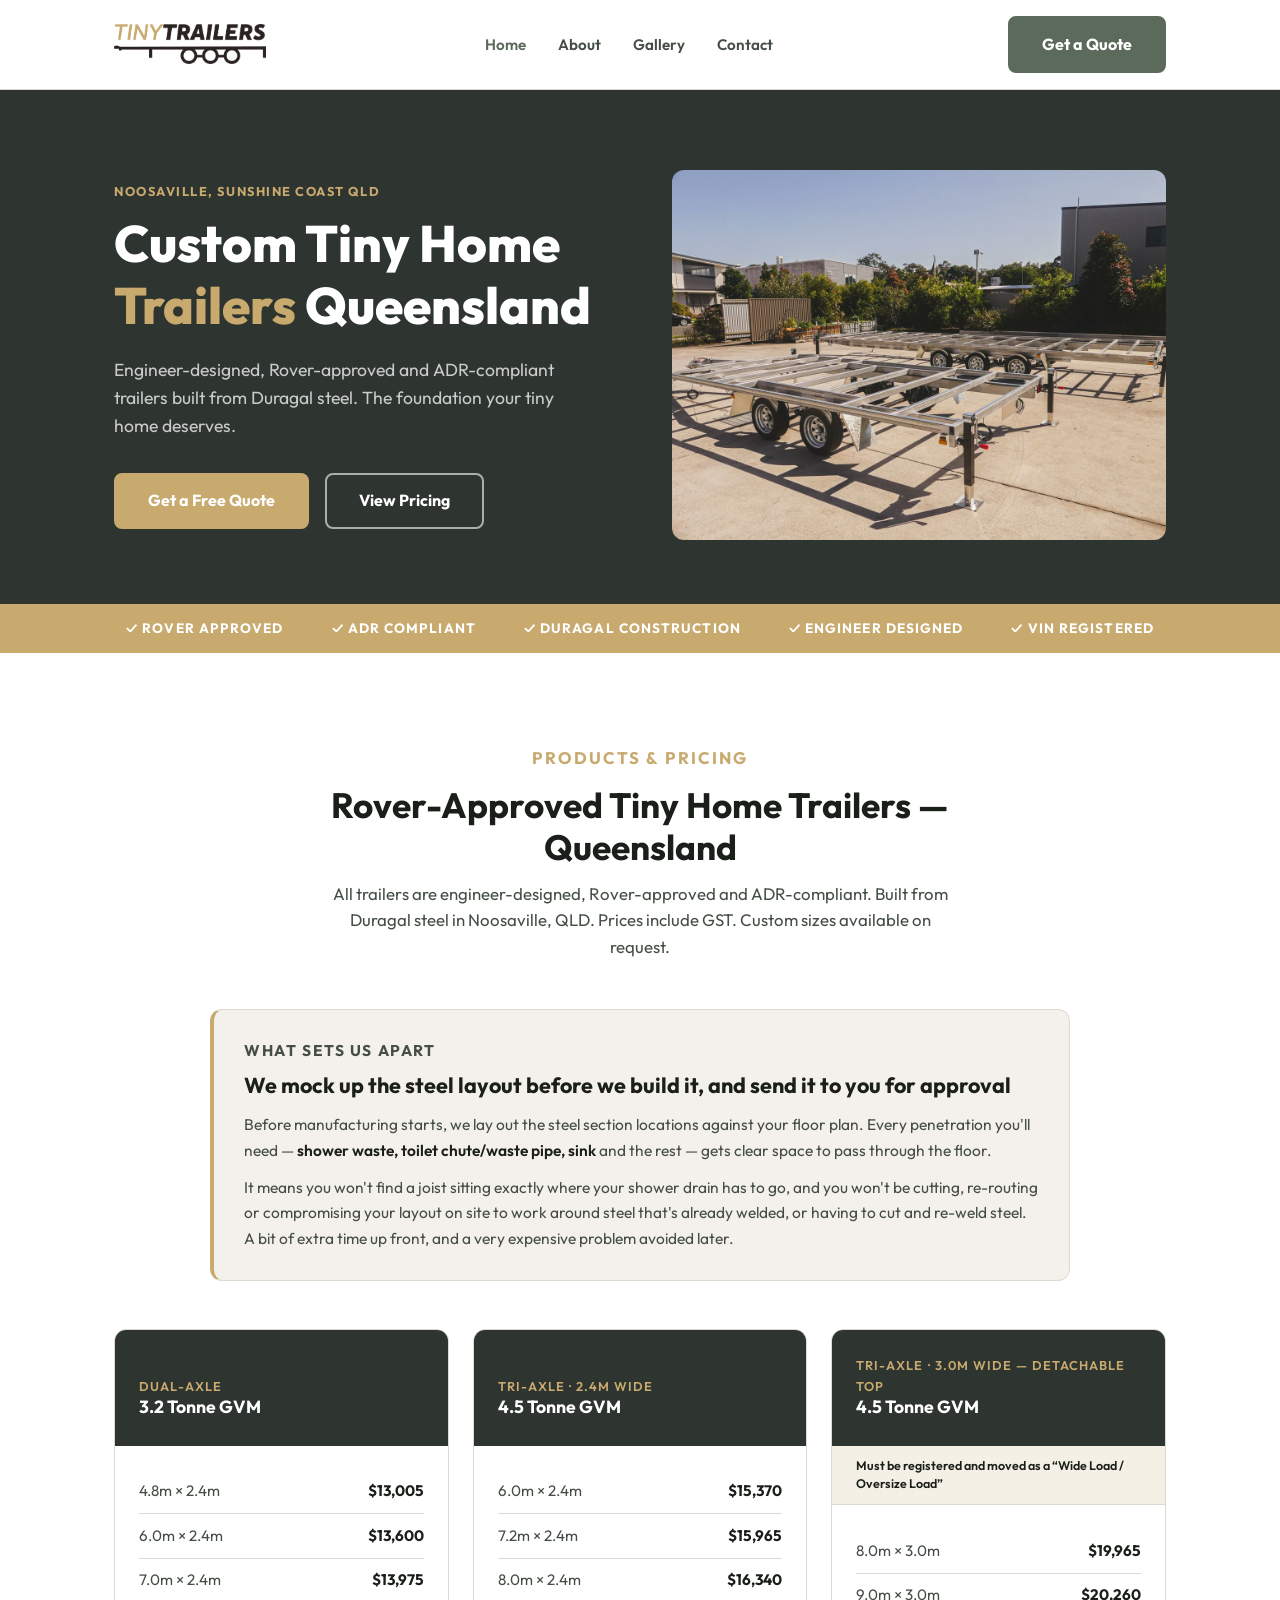
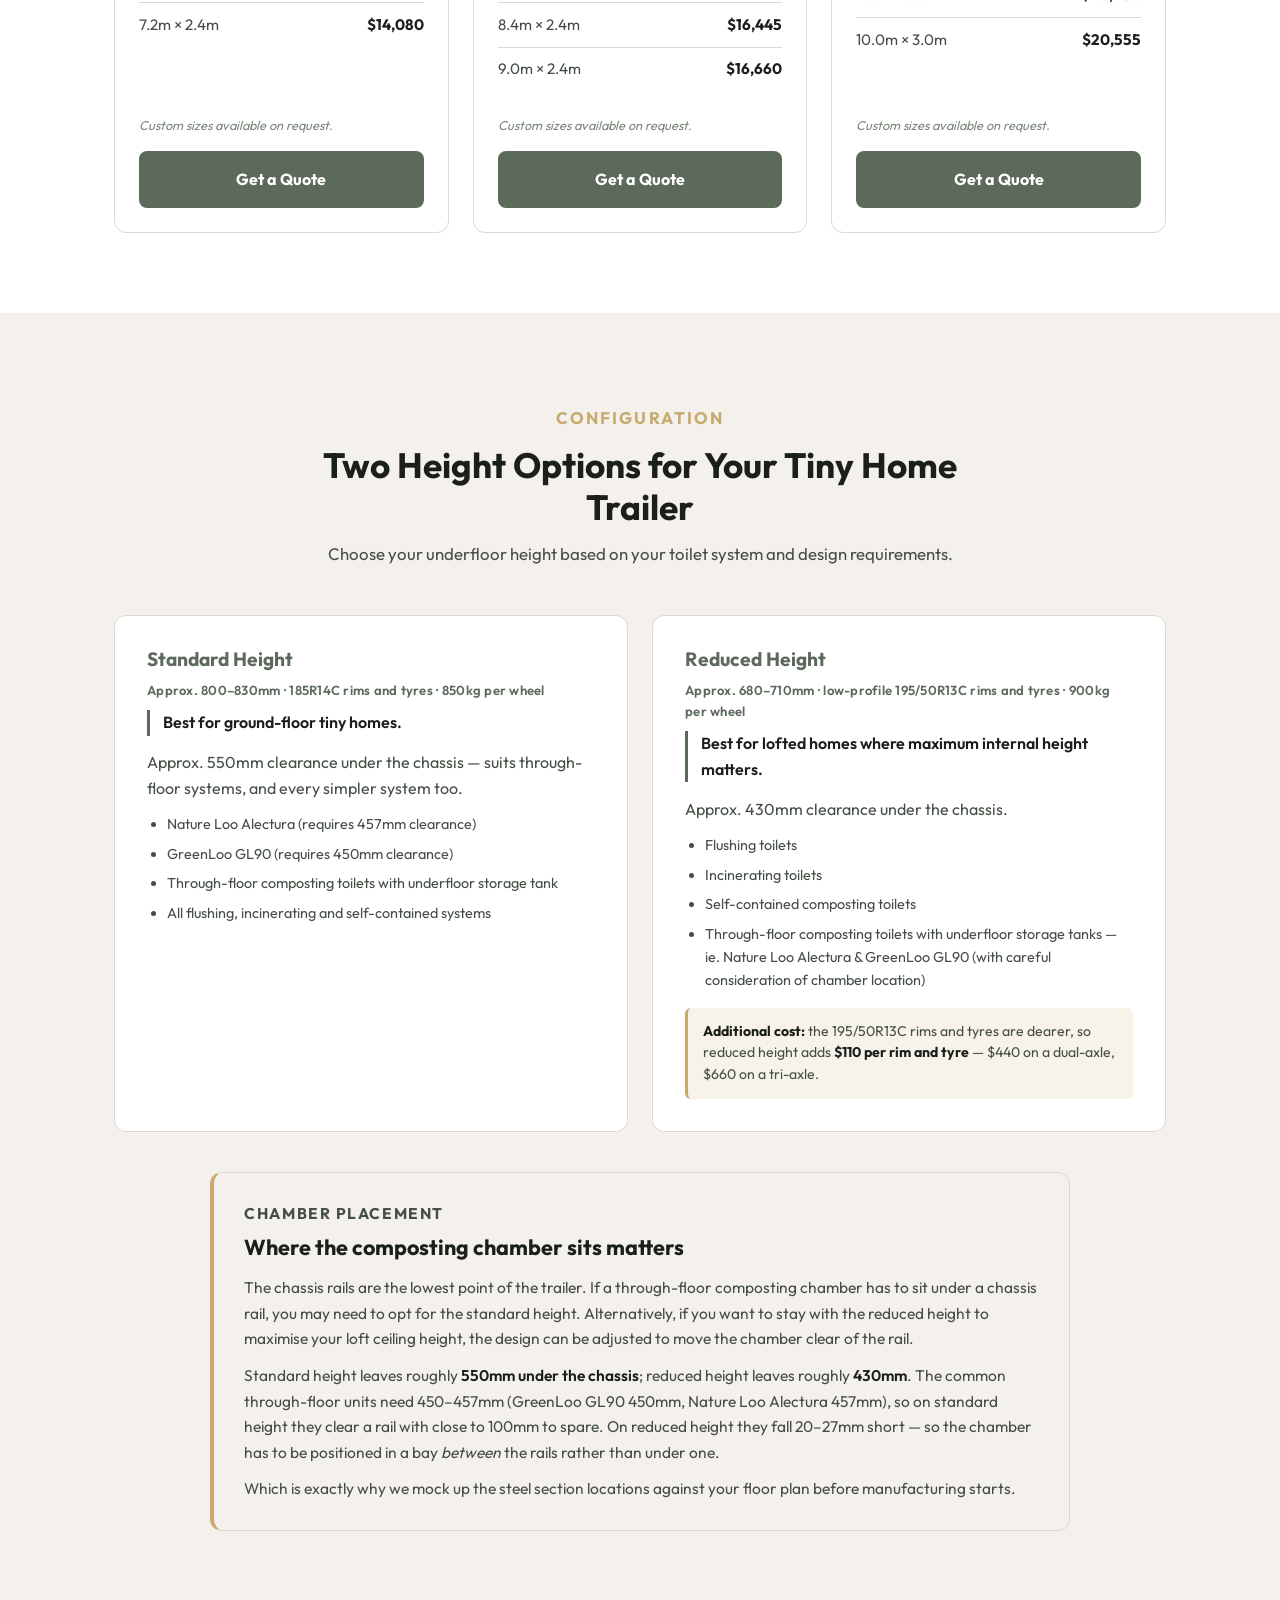
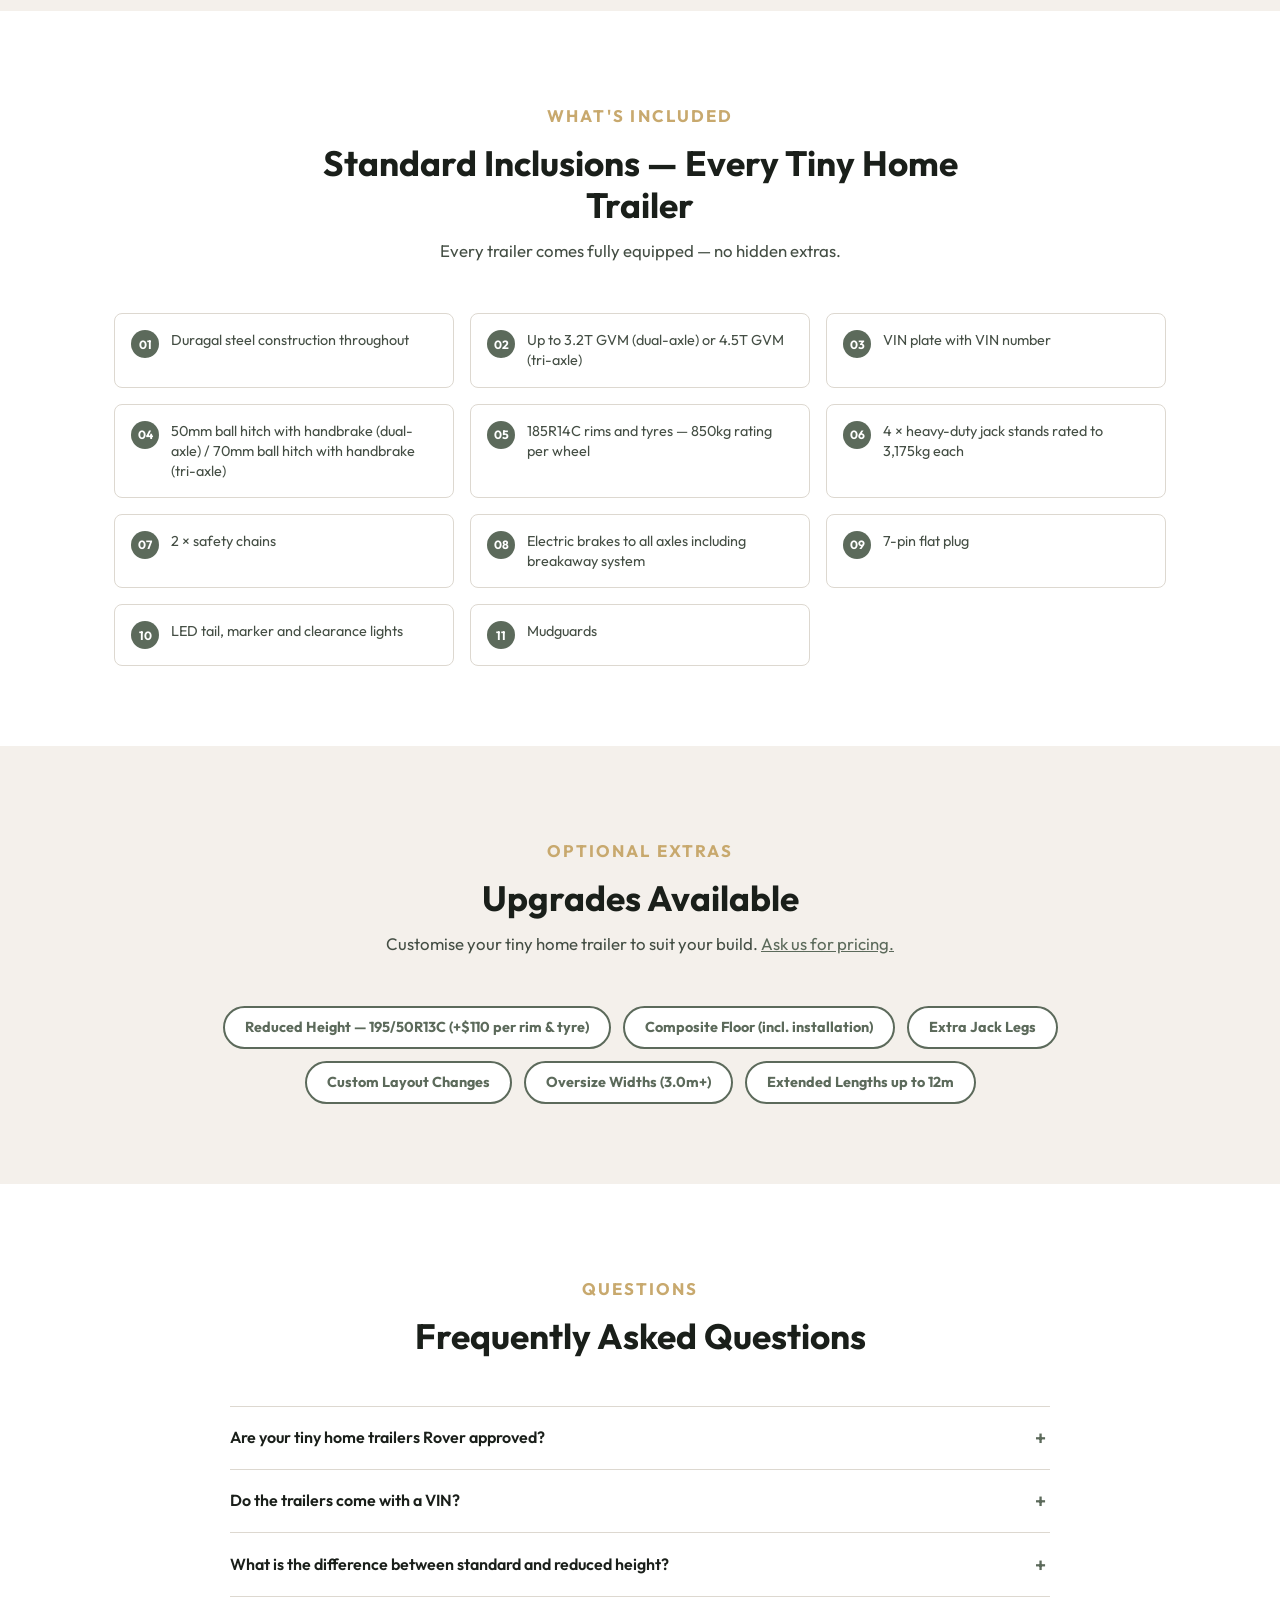
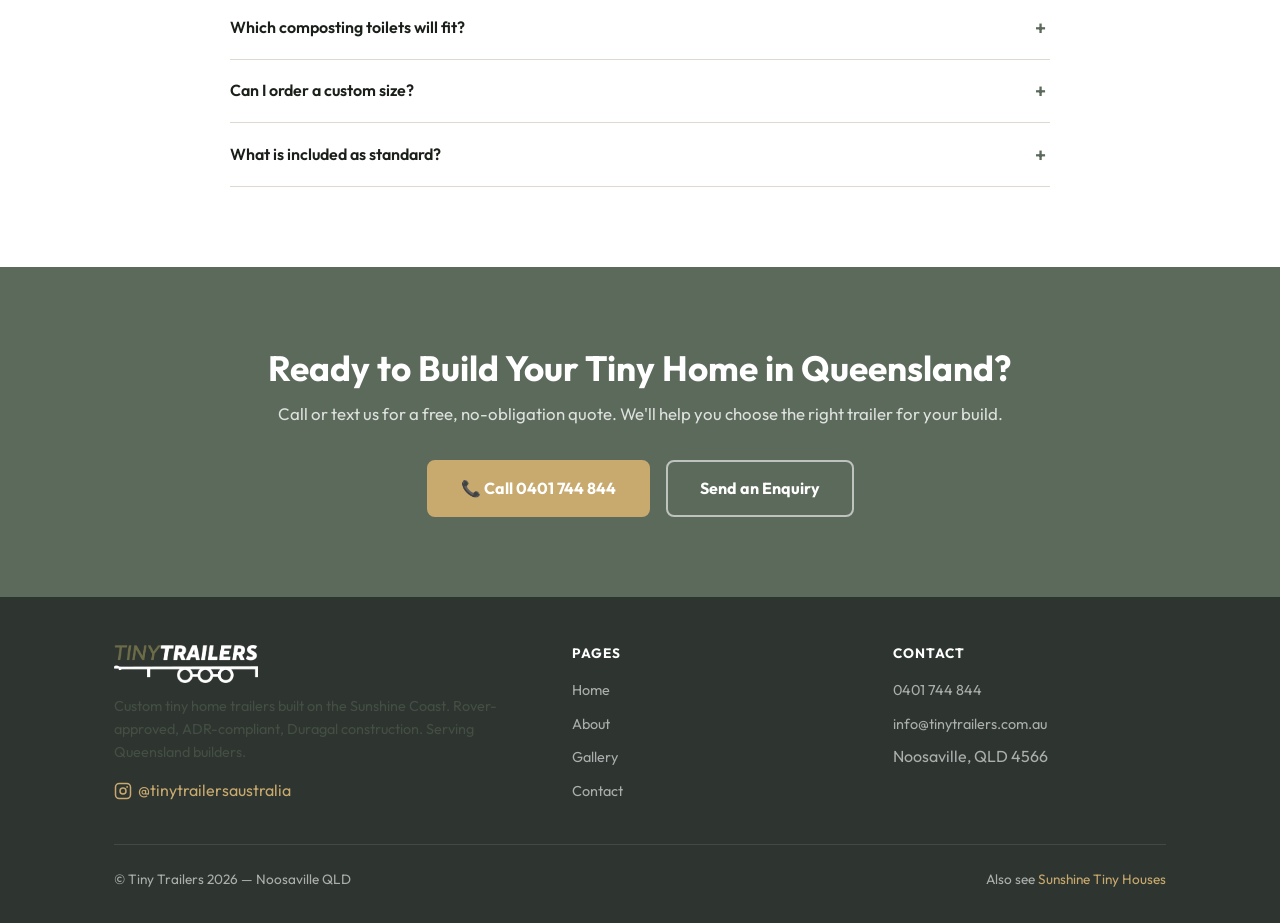
==== commit 8bf4ae0c: "Raise tri-axle 3.0m wide prices by 10% Co-Authored-By: Claude Opus 5.5 <noreply@anthropic.com>" ====
--- a/index.html
+++ b/index.html
@@ -52,7 +52,7 @@
 {"@context": "https://schema.org", "@type": "Product", "name": "Tri-Axle Tiny Home Trailer — 4.5T GVM, 2.4m Wide", "description": "Tri-axle tiny home trailer, 4.5 tonne GVM, 2.4m wide, Duragal steel construction, Rover-approved and ADR-compliant.", "image": "https://www.tinytrailers.com.au/images/hero.jpg", "brand": {"@type": "Brand", "name": "Tiny Trailers"}, "manufacturer": {"@id": "https://www.tinytrailers.com.au/#business"}, "category": "Tiny home trailer", "offers": {"@type": "AggregateOffer", "priceCurrency": "AUD", "lowPrice": "15370", "highPrice": "16660", "offerCount": 5, "availability": "https://schema.org/InStock", "seller": {"@id": "https://www.tinytrailers.com.au/#business"}, "offers": [{"@type": "Offer", "name": "6.0m × 2.4m", "price": "15370", "priceCurrency": "AUD", "availability": "https://schema.org/InStock", "url": "https://www.tinytrailers.com.au/#pricing"}, {"@type": "Offer", "name": "7.2m × 2.4m", "price": "15965", "priceCurrency": "AUD", "availability": "https://schema.org/InStock", "url": "https://www.tinytrailers.com.au/#pricing"}, {"@type": "Offer", "name": "8.0m × 2.4m", "price": "16340", "priceCurrency": "AUD", "availability": "https://schema.org/InStock", "url": "https://www.tinytrailers.com.au/#pricing"}, {"@type": "Offer", "name": "8.4m × 2.4m", "price": "16445", "priceCurrency": "AUD", "availability": "https://schema.org/InStock", "url": "https://www.tinytrailers.com.au/#pricing"}, {"@type": "Offer", "name": "9.0m × 2.4m", "price": "16660", "priceCurrency": "AUD", "availability": "https://schema.org/InStock", "url": "https://www.tinytrailers.com.au/#pricing"}]}}
 </script>
 <script type="application/ld+json">
-{"@context": "https://schema.org", "@type": "Product", "name": "Tri-Axle Tiny Home Trailer — 4.5T GVM, 3.0m Wide (Detachable Top)", "description": "Tri-axle tiny home trailer, 4.5 tonne GVM, 3.0m wide with detachable top. Must be registered and moved as a Wide Load / Oversize Load.", "image": "https://www.tinytrailers.com.au/images/hero.jpg", "brand": {"@type": "Brand", "name": "Tiny Trailers"}, "manufacturer": {"@id": "https://www.tinytrailers.com.au/#business"}, "category": "Tiny home trailer", "offers": {"@type": "AggregateOffer", "priceCurrency": "AUD", "lowPrice": "18150", "highPrice": "18685", "offerCount": 3, "availability": "https://schema.org/InStock", "seller": {"@id": "https://www.tinytrailers.com.au/#business"}, "offers": [{"@type": "Offer", "name": "8.0m × 3.0m", "price": "18150", "priceCurrency": "AUD", "availability": "https://schema.org/InStock", "url": "https://www.tinytrailers.com.au/#pricing"}, {"@type": "Offer", "name": "9.0m × 3.0m", "price": "18415", "priceCurrency": "AUD", "availability": "https://schema.org/InStock", "url": "https://www.tinytrailers.com.au/#pricing"}, {"@type": "Offer", "name": "10.0m × 3.0m", "price": "18685", "priceCurrency": "AUD", "availability": "https://schema.org/InStock", "url": "https://www.tinytrailers.com.au/#pricing"}]}}
+{"@context": "https://schema.org", "@type": "Product", "name": "Tri-Axle Tiny Home Trailer — 4.5T GVM, 3.0m Wide (Detachable Top)", "description": "Tri-axle tiny home trailer, 4.5 tonne GVM, 3.0m wide with detachable top. Must be registered and moved as a Wide Load / Oversize Load.", "image": "https://www.tinytrailers.com.au/images/hero.jpg", "brand": {"@type": "Brand", "name": "Tiny Trailers"}, "manufacturer": {"@id": "https://www.tinytrailers.com.au/#business"}, "category": "Tiny home trailer", "offers": {"@type": "AggregateOffer", "priceCurrency": "AUD", "lowPrice": "19965", "highPrice": "20555", "offerCount": 3, "availability": "https://schema.org/InStock", "seller": {"@id": "https://www.tinytrailers.com.au/#business"}, "offers": [{"@type": "Offer", "name": "8.0m × 3.0m", "price": "19965", "priceCurrency": "AUD", "availability": "https://schema.org/InStock", "url": "https://www.tinytrailers.com.au/#pricing"}, {"@type": "Offer", "name": "9.0m × 3.0m", "price": "20260", "priceCurrency": "AUD", "availability": "https://schema.org/InStock", "url": "https://www.tinytrailers.com.au/#pricing"}, {"@type": "Offer", "name": "10.0m × 3.0m", "price": "20555", "priceCurrency": "AUD", "availability": "https://schema.org/InStock", "url": "https://www.tinytrailers.com.au/#pricing"}]}}
 </script>
 <script type="application/ld+json">
 {"@context": "https://schema.org", "@type": "FAQPage", "mainEntity": [{"@type": "Question", "name": "Are your tiny home trailers Rover approved?", "acceptedAnswer": {"@type": "Answer", "text": "Yes. Every trailer is engineer-designed, Rover-approved and complies with the relevant Australian Design Rules."}}, {"@type": "Question", "name": "Do the trailers come with a VIN?", "acceptedAnswer": {"@type": "Answer", "text": "Yes. Every trailer is supplied with a VIN plate and VIN number, so it has a legitimate, registerable foundation."}}, {"@type": "Question", "name": "What is the difference between standard and reduced height?", "acceptedAnswer": {"@type": "Answer", "text": "Standard height sits at roughly 800–830mm on 185R14C rims and tyres and leaves about 550mm of clearance under the chassis. Reduced height sits at roughly 680–710mm on low-profile 195/50R13C rims and tyres with about 430mm under the chassis, and adds $110 per rim and tyre."}}, {"@type": "Question", "name": "Which composting toilets will fit?", "acceptedAnswer": {"@type": "Answer", "text": "Standard height suits through-floor units including the Nature Loo Alectura (457mm clearance) and GreenLoo GL90 (450mm), plus all flushing, incinerating and self-contained systems. On reduced height a through-floor chamber must sit in a bay between the chassis rails rather than under one."}}, {"@type": "Question", "name": "Can I order a custom size?", "acceptedAnswer": {"@type": "Answer", "text": "Yes. Custom sizes are available on request, including oversize widths from 3.0m and extended lengths up to 12m."}}, {"@type": "Question", "name": "What is included as standard?", "acceptedAnswer": {"@type": "Answer", "text": "Duragal steel construction, VIN plate, ball hitch with handbrake, 185R14C rims and tyres rated to 850kg per wheel, four heavy-duty jack stands, safety chains, electric brakes with breakaway system, 7-pin flat plug, LED lighting and mudguards."}}]}
@@ -181,9 +181,9 @@
             <p class="card-warning">Must be registered and moved as a “Wide Load / Oversize Load”</p>
           <div class="product-card__body">
             <ul class="price-list">
-              <li><span>8.0m × 3.0m</span><span class="price">$18,150</span></li>
-              <li><span>9.0m × 3.0m</span><span class="price">$18,415</span></li>
-              <li><span>10.0m × 3.0m</span><span class="price">$18,685</span></li>
+              <li><span>8.0m × 3.0m</span><span class="price">$19,965</span></li>
+              <li><span>9.0m × 3.0m</span><span class="price">$20,260</span></li>
+              <li><span>10.0m × 3.0m</span><span class="price">$20,555</span></li>
             </ul>
           </div>
           <div class="product-card__foot">
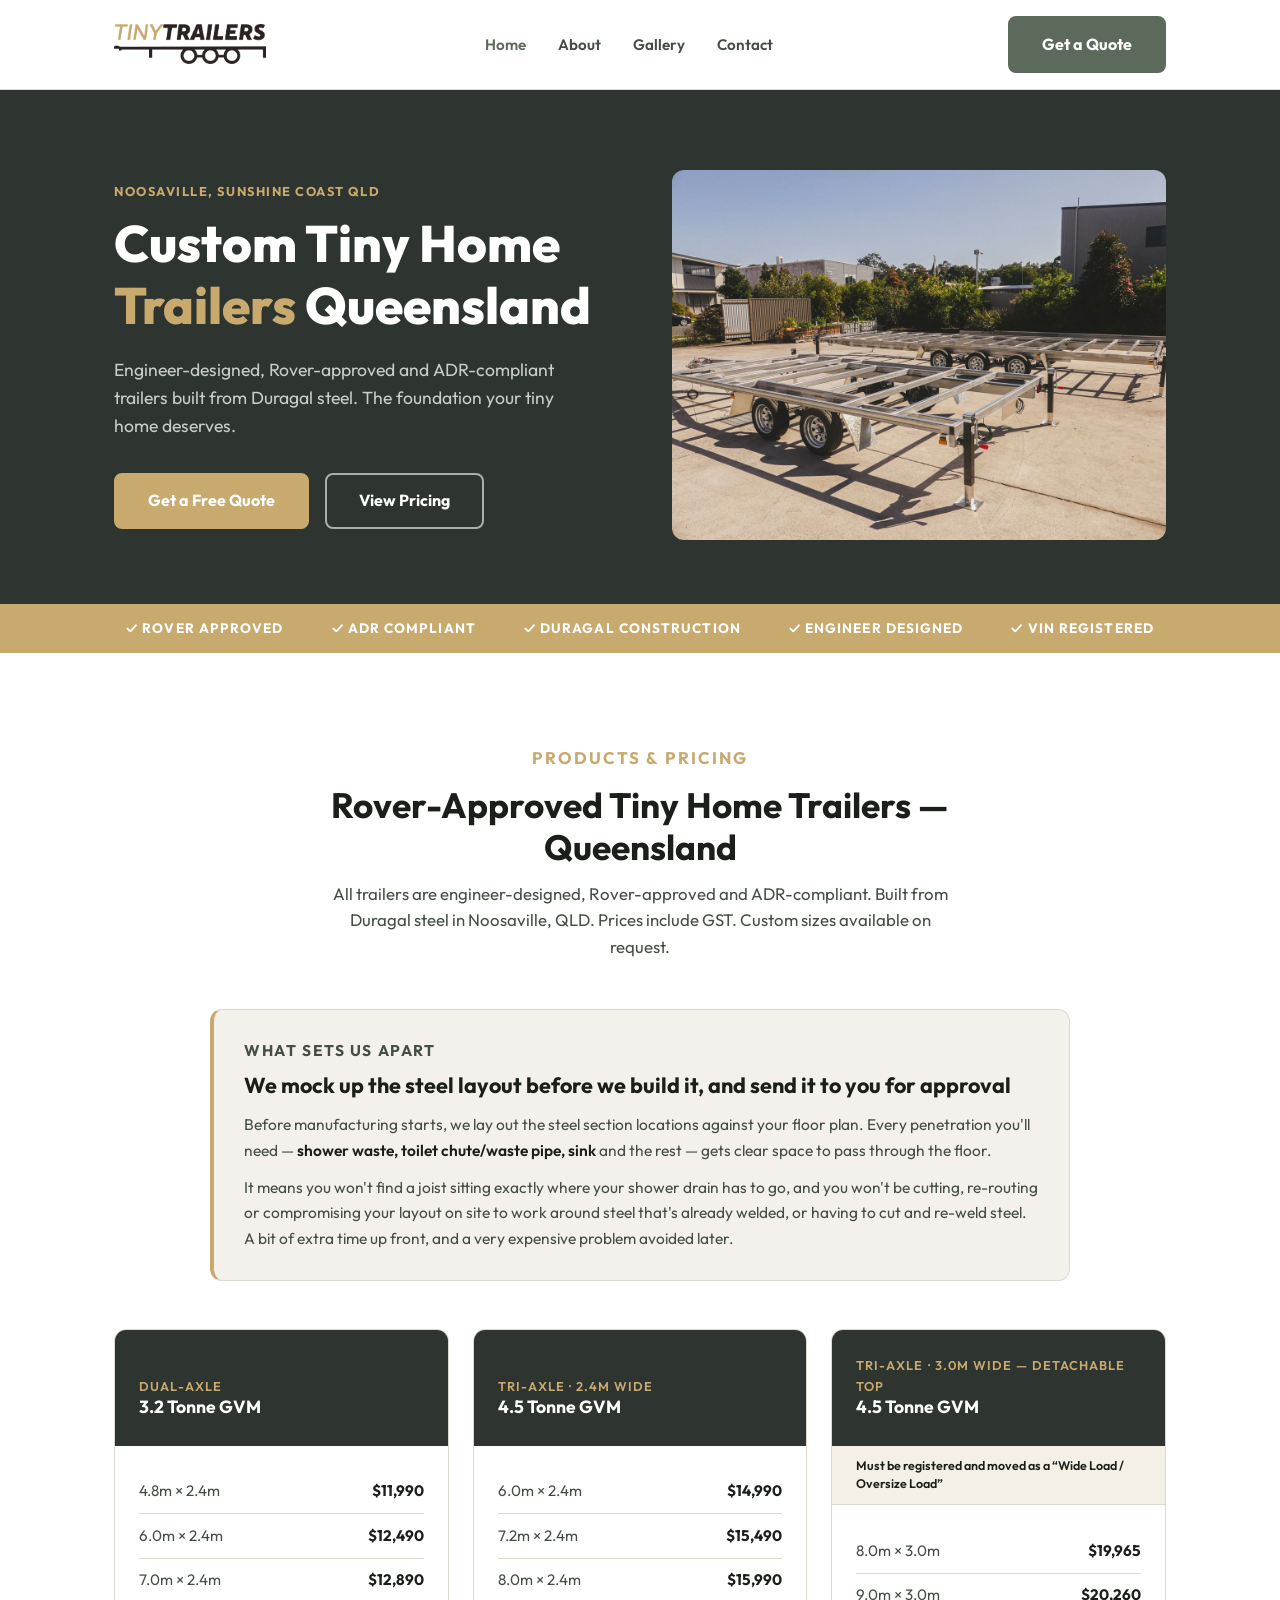
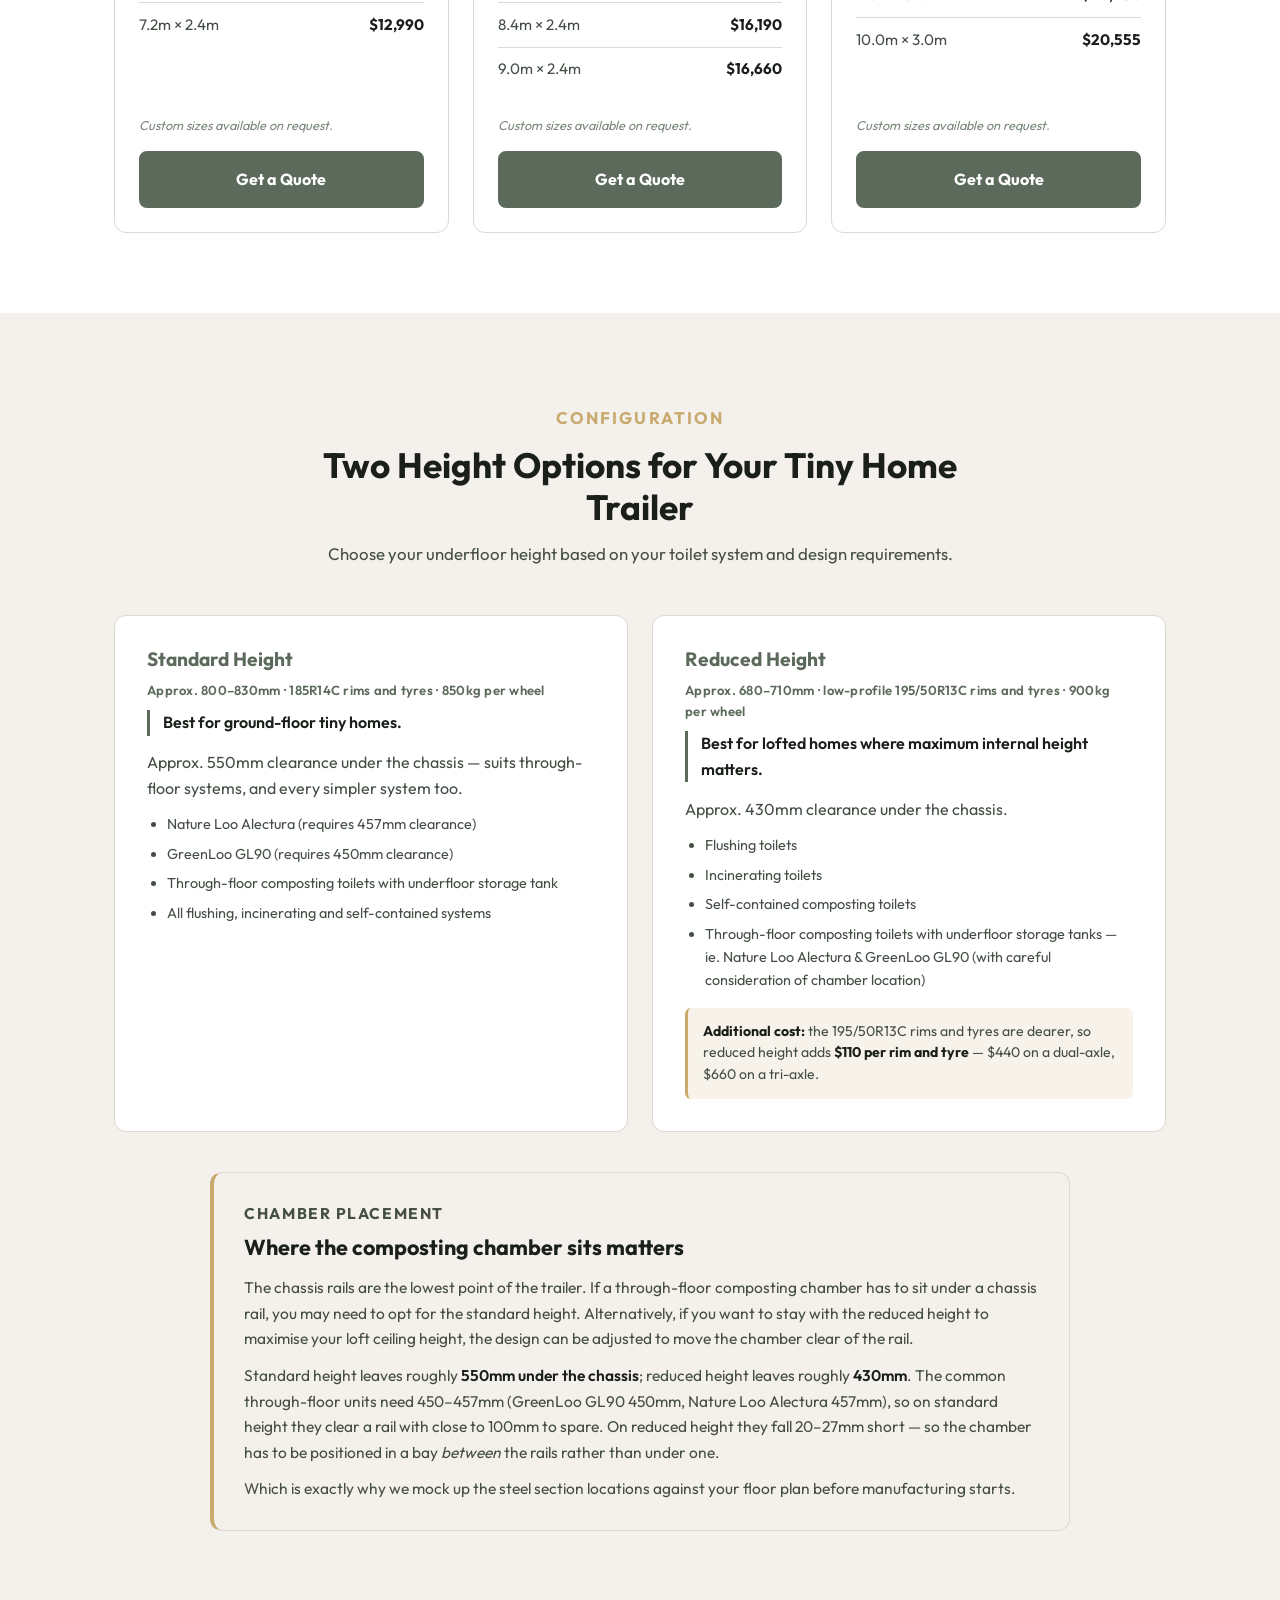
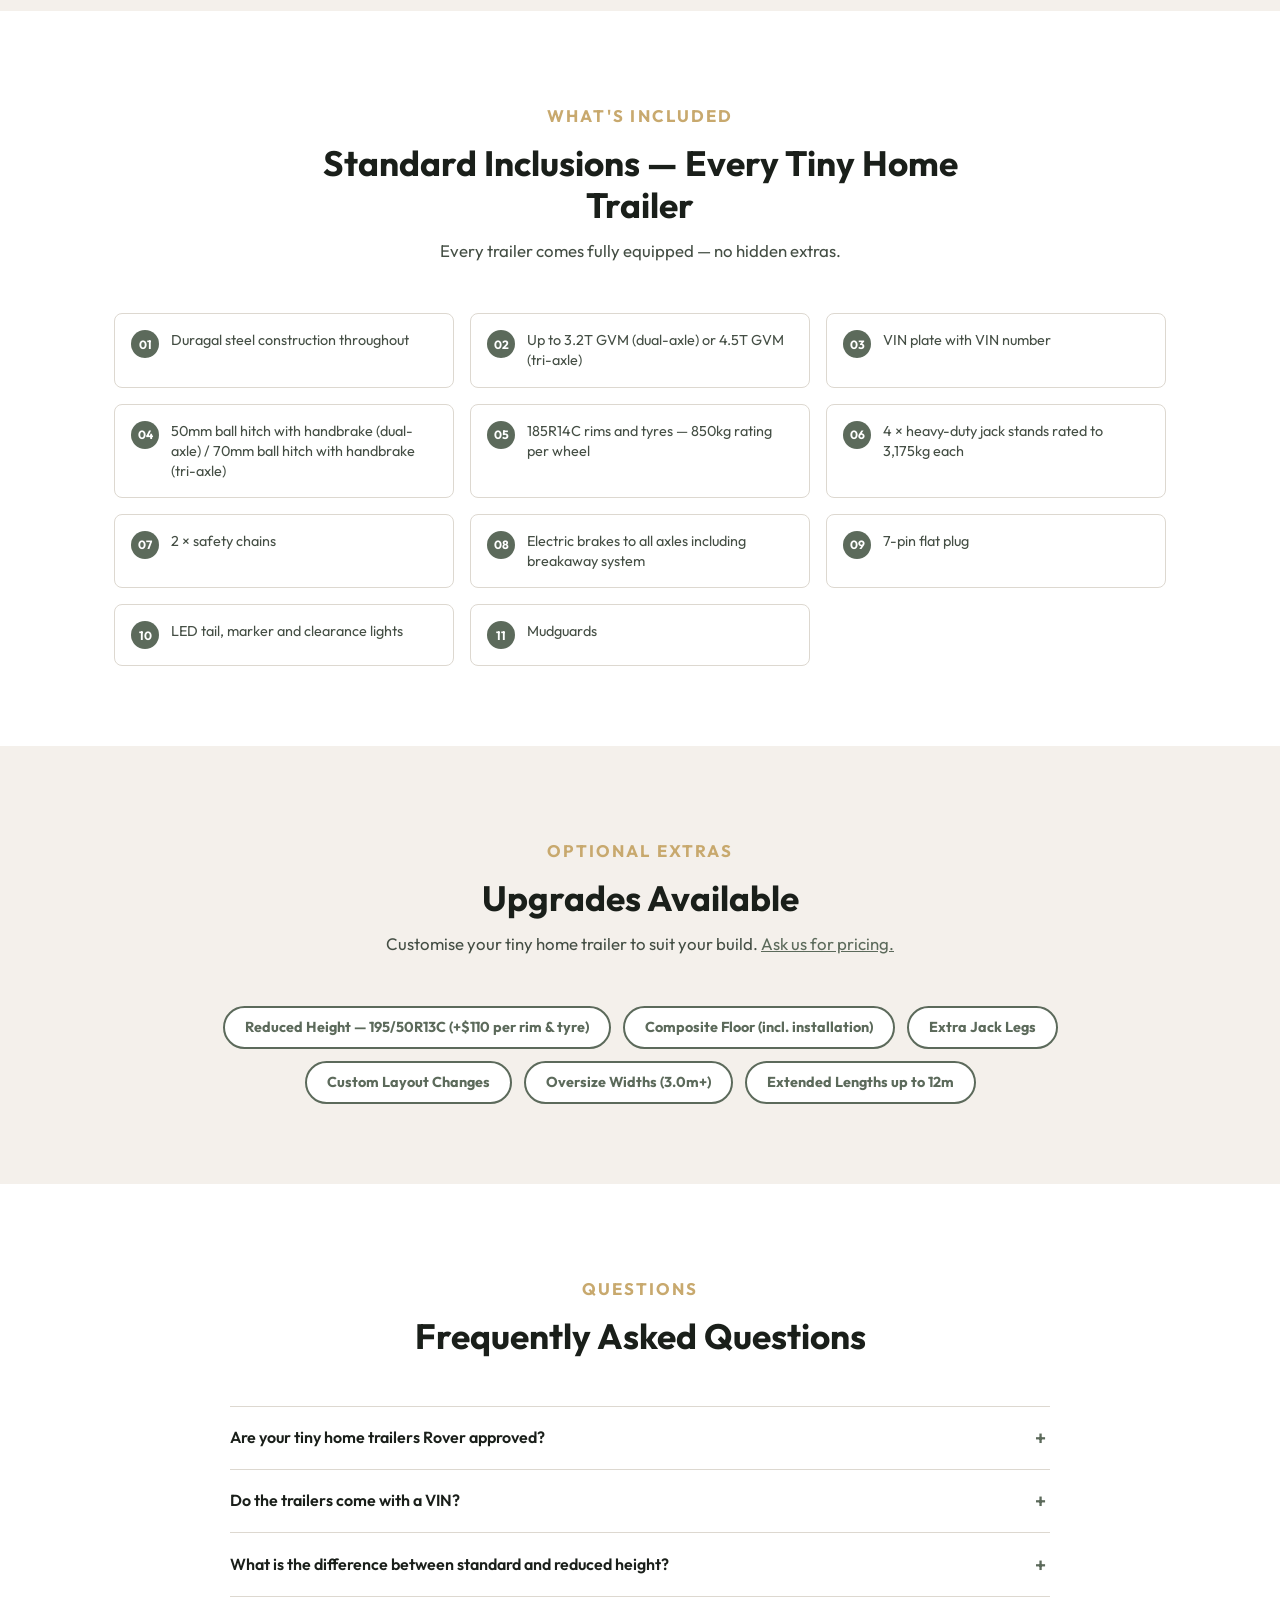
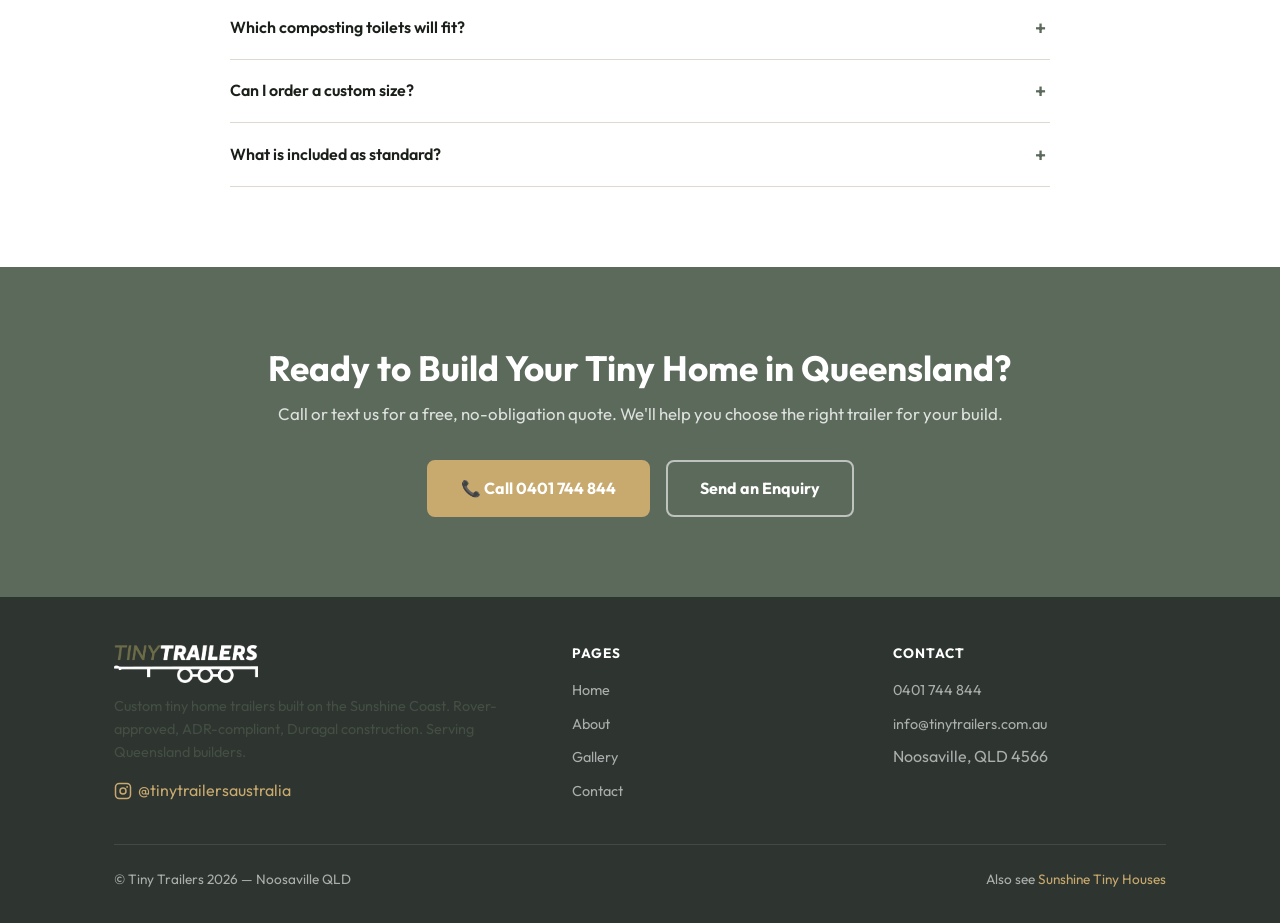
==== commit 7bed8e89: "Update trailer prices (approved 24 Nov 2026) Dual-axle 2.4 m and tri-axle 2.4 m price reductions in " ====
--- a/index.html
+++ b/index.html
@@ -46,10 +46,10 @@
 {"@context": "https://schema.org", "@type": "LocalBusiness", "name": "Tiny Trailers", "url": "https://www.tinytrailers.com.au", "telephone": "+61401744844", "email": "info@tinytrailers.com.au", "description": "Engineer-designed, Rover-approved tiny home trailers built from Duragal steel. ADR-compliant, VIN registered, dual and tri-axle available.", "image": "https://www.tinytrailers.com.au/images/hero.jpg", "priceRange": "$$", "address": {"@type": "PostalAddress", "addressLocality": "Noosaville", "addressRegion": "QLD", "postalCode": "4566", "addressCountry": "AU"}, "geo": {"@type": "GeoCoordinates", "latitude": -26.394, "longitude": 153.073}, "areaServed": [{"@type": "State", "name": "Queensland"}, {"@type": "Place", "name": "Sunshine Coast"}, {"@type": "Country", "name": "Australia"}], "@id": "https://www.tinytrailers.com.au/#business", "logo": "https://www.tinytrailers.com.au/images/tt-logo-onlight.png", "sameAs": ["https://www.instagram.com/tinytrailersaustralia/"]}
 </script>
 <script type="application/ld+json">
-{"@context": "https://schema.org", "@type": "Product", "name": "Dual-Axle Tiny Home Trailer — 3.2T GVM", "description": "Dual-axle tiny home trailer, 3.2 tonne GVM, Duragal steel construction, Rover-approved and ADR-compliant. Built in Noosaville, Queensland.", "image": "https://www.tinytrailers.com.au/images/hero.jpg", "brand": {"@type": "Brand", "name": "Tiny Trailers"}, "manufacturer": {"@id": "https://www.tinytrailers.com.au/#business"}, "category": "Tiny home trailer", "offers": {"@type": "AggregateOffer", "priceCurrency": "AUD", "lowPrice": "13005", "highPrice": "14080", "offerCount": 4, "availability": "https://schema.org/InStock", "seller": {"@id": "https://www.tinytrailers.com.au/#business"}, "offers": [{"@type": "Offer", "name": "4.8m × 2.4m", "price": "13005", "priceCurrency": "AUD", "availability": "https://schema.org/InStock", "url": "https://www.tinytrailers.com.au/#pricing"}, {"@type": "Offer", "name": "6.0m × 2.4m", "price": "13600", "priceCurrency": "AUD", "availability": "https://schema.org/InStock", "url": "https://www.tinytrailers.com.au/#pricing"}, {"@type": "Offer", "name": "7.0m × 2.4m", "price": "13975", "priceCurrency": "AUD", "availability": "https://schema.org/InStock", "url": "https://www.tinytrailers.com.au/#pricing"}, {"@type": "Offer", "name": "7.2m × 2.4m", "price": "14080", "priceCurrency": "AUD", "availability": "https://schema.org/InStock", "url": "https://www.tinytrailers.com.au/#pricing"}]}}
+{"@context": "https://schema.org", "@type": "Product", "name": "Dual-Axle Tiny Home Trailer — 3.2T GVM", "description": "Dual-axle tiny home trailer, 3.2 tonne GVM, Duragal steel construction, Rover-approved and ADR-compliant. Built in Noosaville, Queensland.", "image": "https://www.tinytrailers.com.au/images/hero.jpg", "brand": {"@type": "Brand", "name": "Tiny Trailers"}, "manufacturer": {"@id": "https://www.tinytrailers.com.au/#business"}, "category": "Tiny home trailer", "offers": {"@type": "AggregateOffer", "priceCurrency": "AUD", "lowPrice": "11990", "highPrice": "12990", "offerCount": 4, "availability": "https://schema.org/InStock", "seller": {"@id": "https://www.tinytrailers.com.au/#business"}, "offers": [{"@type": "Offer", "name": "4.8m × 2.4m", "price": "11990", "priceCurrency": "AUD", "availability": "https://schema.org/InStock", "url": "https://www.tinytrailers.com.au/#pricing"}, {"@type": "Offer", "name": "6.0m × 2.4m", "price": "12490", "priceCurrency": "AUD", "availability": "https://schema.org/InStock", "url": "https://www.tinytrailers.com.au/#pricing"}, {"@type": "Offer", "name": "7.0m × 2.4m", "price": "12890", "priceCurrency": "AUD", "availability": "https://schema.org/InStock", "url": "https://www.tinytrailers.com.au/#pricing"}, {"@type": "Offer", "name": "7.2m × 2.4m", "price": "12990", "priceCurrency": "AUD", "availability": "https://schema.org/InStock", "url": "https://www.tinytrailers.com.au/#pricing"}]}}
 </script>
 <script type="application/ld+json">
-{"@context": "https://schema.org", "@type": "Product", "name": "Tri-Axle Tiny Home Trailer — 4.5T GVM, 2.4m Wide", "description": "Tri-axle tiny home trailer, 4.5 tonne GVM, 2.4m wide, Duragal steel construction, Rover-approved and ADR-compliant.", "image": "https://www.tinytrailers.com.au/images/hero.jpg", "brand": {"@type": "Brand", "name": "Tiny Trailers"}, "manufacturer": {"@id": "https://www.tinytrailers.com.au/#business"}, "category": "Tiny home trailer", "offers": {"@type": "AggregateOffer", "priceCurrency": "AUD", "lowPrice": "15370", "highPrice": "16660", "offerCount": 5, "availability": "https://schema.org/InStock", "seller": {"@id": "https://www.tinytrailers.com.au/#business"}, "offers": [{"@type": "Offer", "name": "6.0m × 2.4m", "price": "15370", "priceCurrency": "AUD", "availability": "https://schema.org/InStock", "url": "https://www.tinytrailers.com.au/#pricing"}, {"@type": "Offer", "name": "7.2m × 2.4m", "price": "15965", "priceCurrency": "AUD", "availability": "https://schema.org/InStock", "url": "https://www.tinytrailers.com.au/#pricing"}, {"@type": "Offer", "name": "8.0m × 2.4m", "price": "16340", "priceCurrency": "AUD", "availability": "https://schema.org/InStock", "url": "https://www.tinytrailers.com.au/#pricing"}, {"@type": "Offer", "name": "8.4m × 2.4m", "price": "16445", "priceCurrency": "AUD", "availability": "https://schema.org/InStock", "url": "https://www.tinytrailers.com.au/#pricing"}, {"@type": "Offer", "name": "9.0m × 2.4m", "price": "16660", "priceCurrency": "AUD", "availability": "https://schema.org/InStock", "url": "https://www.tinytrailers.com.au/#pricing"}]}}
+{"@context": "https://schema.org", "@type": "Product", "name": "Tri-Axle Tiny Home Trailer — 4.5T GVM, 2.4m Wide", "description": "Tri-axle tiny home trailer, 4.5 tonne GVM, 2.4m wide, Duragal steel construction, Rover-approved and ADR-compliant.", "image": "https://www.tinytrailers.com.au/images/hero.jpg", "brand": {"@type": "Brand", "name": "Tiny Trailers"}, "manufacturer": {"@id": "https://www.tinytrailers.com.au/#business"}, "category": "Tiny home trailer", "offers": {"@type": "AggregateOffer", "priceCurrency": "AUD", "lowPrice": "14990", "highPrice": "16660", "offerCount": 5, "availability": "https://schema.org/InStock", "seller": {"@id": "https://www.tinytrailers.com.au/#business"}, "offers": [{"@type": "Offer", "name": "6.0m × 2.4m", "price": "14990", "priceCurrency": "AUD", "availability": "https://schema.org/InStock", "url": "https://www.tinytrailers.com.au/#pricing"}, {"@type": "Offer", "name": "7.2m × 2.4m", "price": "15490", "priceCurrency": "AUD", "availability": "https://schema.org/InStock", "url": "https://www.tinytrailers.com.au/#pricing"}, {"@type": "Offer", "name": "8.0m × 2.4m", "price": "15990", "priceCurrency": "AUD", "availability": "https://schema.org/InStock", "url": "https://www.tinytrailers.com.au/#pricing"}, {"@type": "Offer", "name": "8.4m × 2.4m", "price": "16190", "priceCurrency": "AUD", "availability": "https://schema.org/InStock", "url": "https://www.tinytrailers.com.au/#pricing"}, {"@type": "Offer", "name": "9.0m × 2.4m", "price": "16660", "priceCurrency": "AUD", "availability": "https://schema.org/InStock", "url": "https://www.tinytrailers.com.au/#pricing"}]}}
 </script>
 <script type="application/ld+json">
 {"@context": "https://schema.org", "@type": "Product", "name": "Tri-Axle Tiny Home Trailer — 4.5T GVM, 3.0m Wide (Detachable Top)", "description": "Tri-axle tiny home trailer, 4.5 tonne GVM, 3.0m wide with detachable top. Must be registered and moved as a Wide Load / Oversize Load.", "image": "https://www.tinytrailers.com.au/images/hero.jpg", "brand": {"@type": "Brand", "name": "Tiny Trailers"}, "manufacturer": {"@id": "https://www.tinytrailers.com.au/#business"}, "category": "Tiny home trailer", "offers": {"@type": "AggregateOffer", "priceCurrency": "AUD", "lowPrice": "19965", "highPrice": "20555", "offerCount": 3, "availability": "https://schema.org/InStock", "seller": {"@id": "https://www.tinytrailers.com.au/#business"}, "offers": [{"@type": "Offer", "name": "8.0m × 3.0m", "price": "19965", "priceCurrency": "AUD", "availability": "https://schema.org/InStock", "url": "https://www.tinytrailers.com.au/#pricing"}, {"@type": "Offer", "name": "9.0m × 3.0m", "price": "20260", "priceCurrency": "AUD", "availability": "https://schema.org/InStock", "url": "https://www.tinytrailers.com.au/#pricing"}, {"@type": "Offer", "name": "10.0m × 3.0m", "price": "20555", "priceCurrency": "AUD", "availability": "https://schema.org/InStock", "url": "https://www.tinytrailers.com.au/#pricing"}]}}
@@ -141,10 +141,10 @@
           </div>
           <div class="product-card__body">
             <ul class="price-list">
-              <li><span>4.8m × 2.4m</span><span class="price">$13,005</span></li>
-              <li><span>6.0m × 2.4m</span><span class="price">$13,600</span></li>
-              <li><span>7.0m × 2.4m</span><span class="price">$13,975</span></li>
-              <li><span>7.2m × 2.4m</span><span class="price">$14,080</span></li>
+              <li><span>4.8m × 2.4m</span><span class="price">$11,990</span></li>
+              <li><span>6.0m × 2.4m</span><span class="price">$12,490</span></li>
+              <li><span>7.0m × 2.4m</span><span class="price">$12,890</span></li>
+              <li><span>7.2m × 2.4m</span><span class="price">$12,990</span></li>
             </ul>
           </div>
           <div class="product-card__foot">
@@ -160,10 +160,10 @@
           </div>
           <div class="product-card__body">
             <ul class="price-list">
-              <li><span>6.0m × 2.4m</span><span class="price">$15,370</span></li>
-              <li><span>7.2m × 2.4m</span><span class="price">$15,965</span></li>
-              <li><span>8.0m × 2.4m</span><span class="price">$16,340</span></li>
-              <li><span>8.4m × 2.4m</span><span class="price">$16,445</span></li>
+              <li><span>6.0m × 2.4m</span><span class="price">$14,990</span></li>
+              <li><span>7.2m × 2.4m</span><span class="price">$15,490</span></li>
+              <li><span>8.0m × 2.4m</span><span class="price">$15,990</span></li>
+              <li><span>8.4m × 2.4m</span><span class="price">$16,190</span></li>
               <li><span>9.0m × 2.4m</span><span class="price">$16,660</span></li>
             </ul>
           </div>
